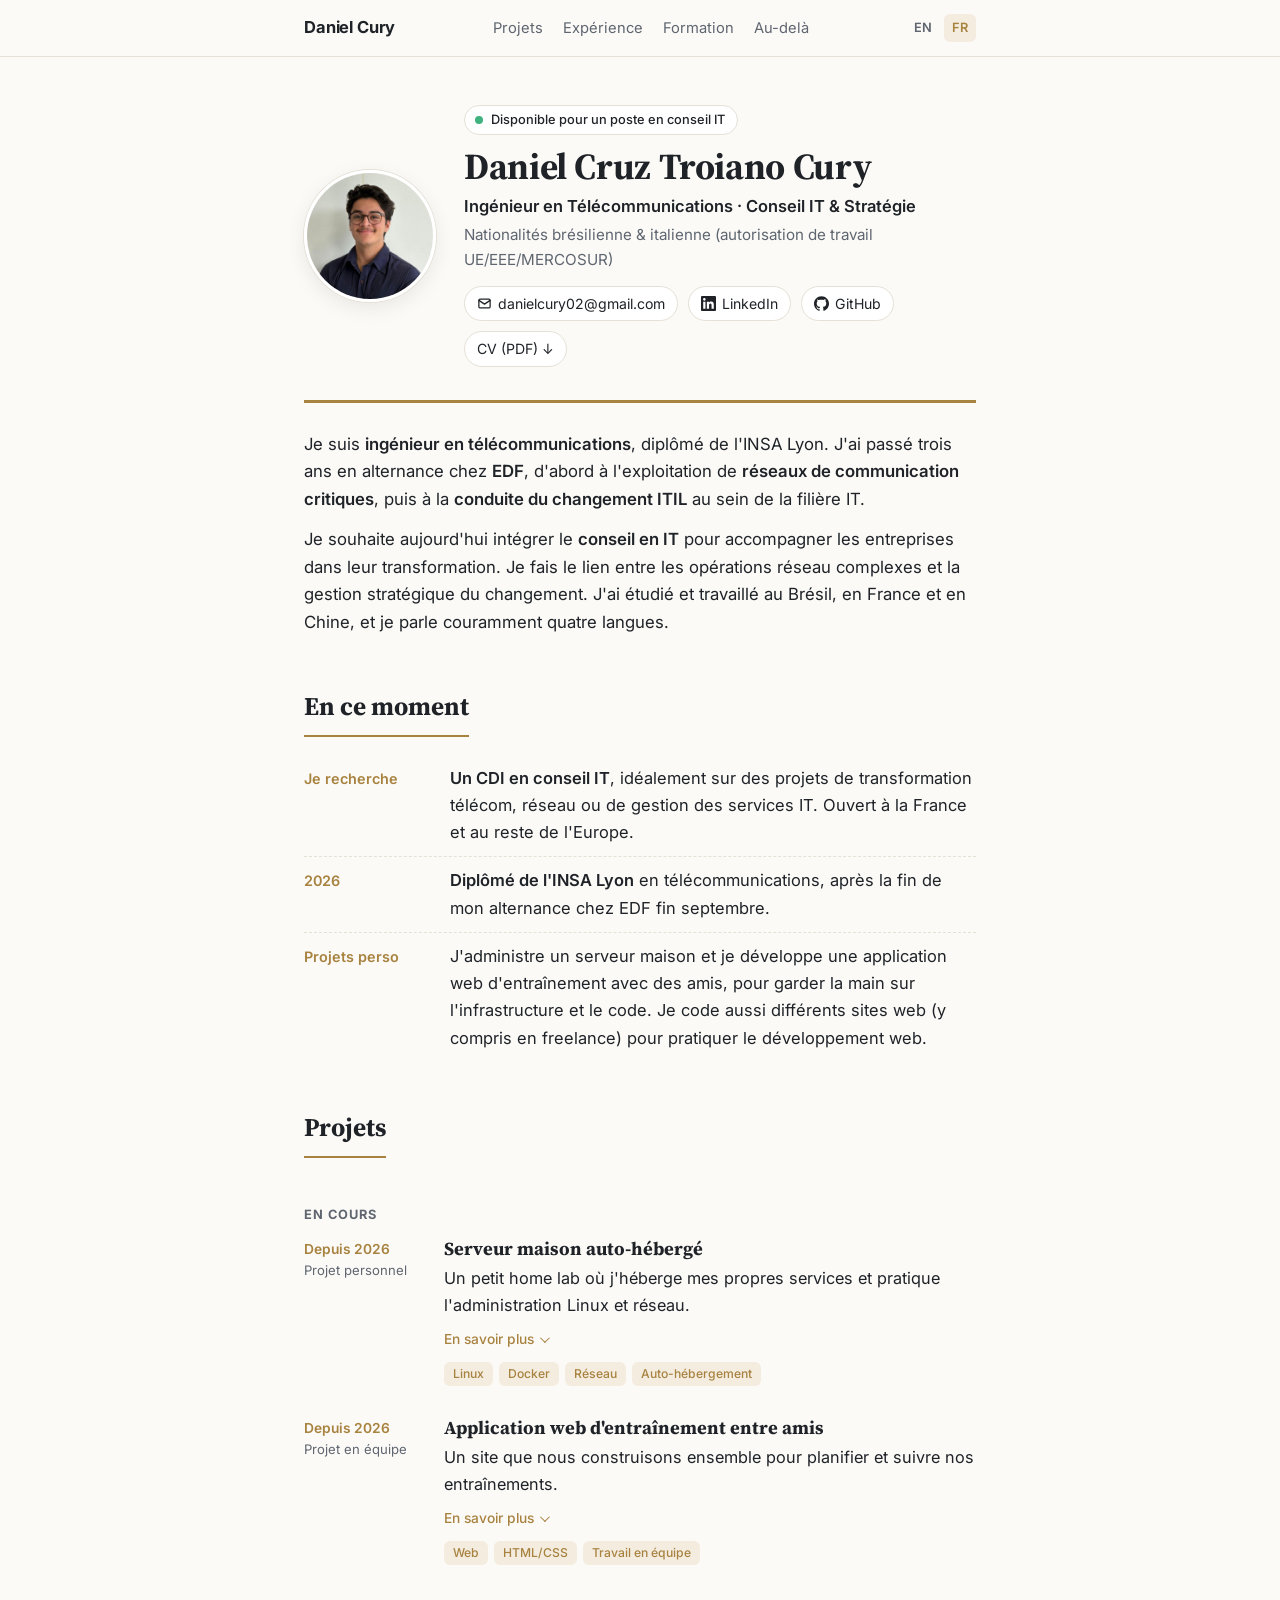
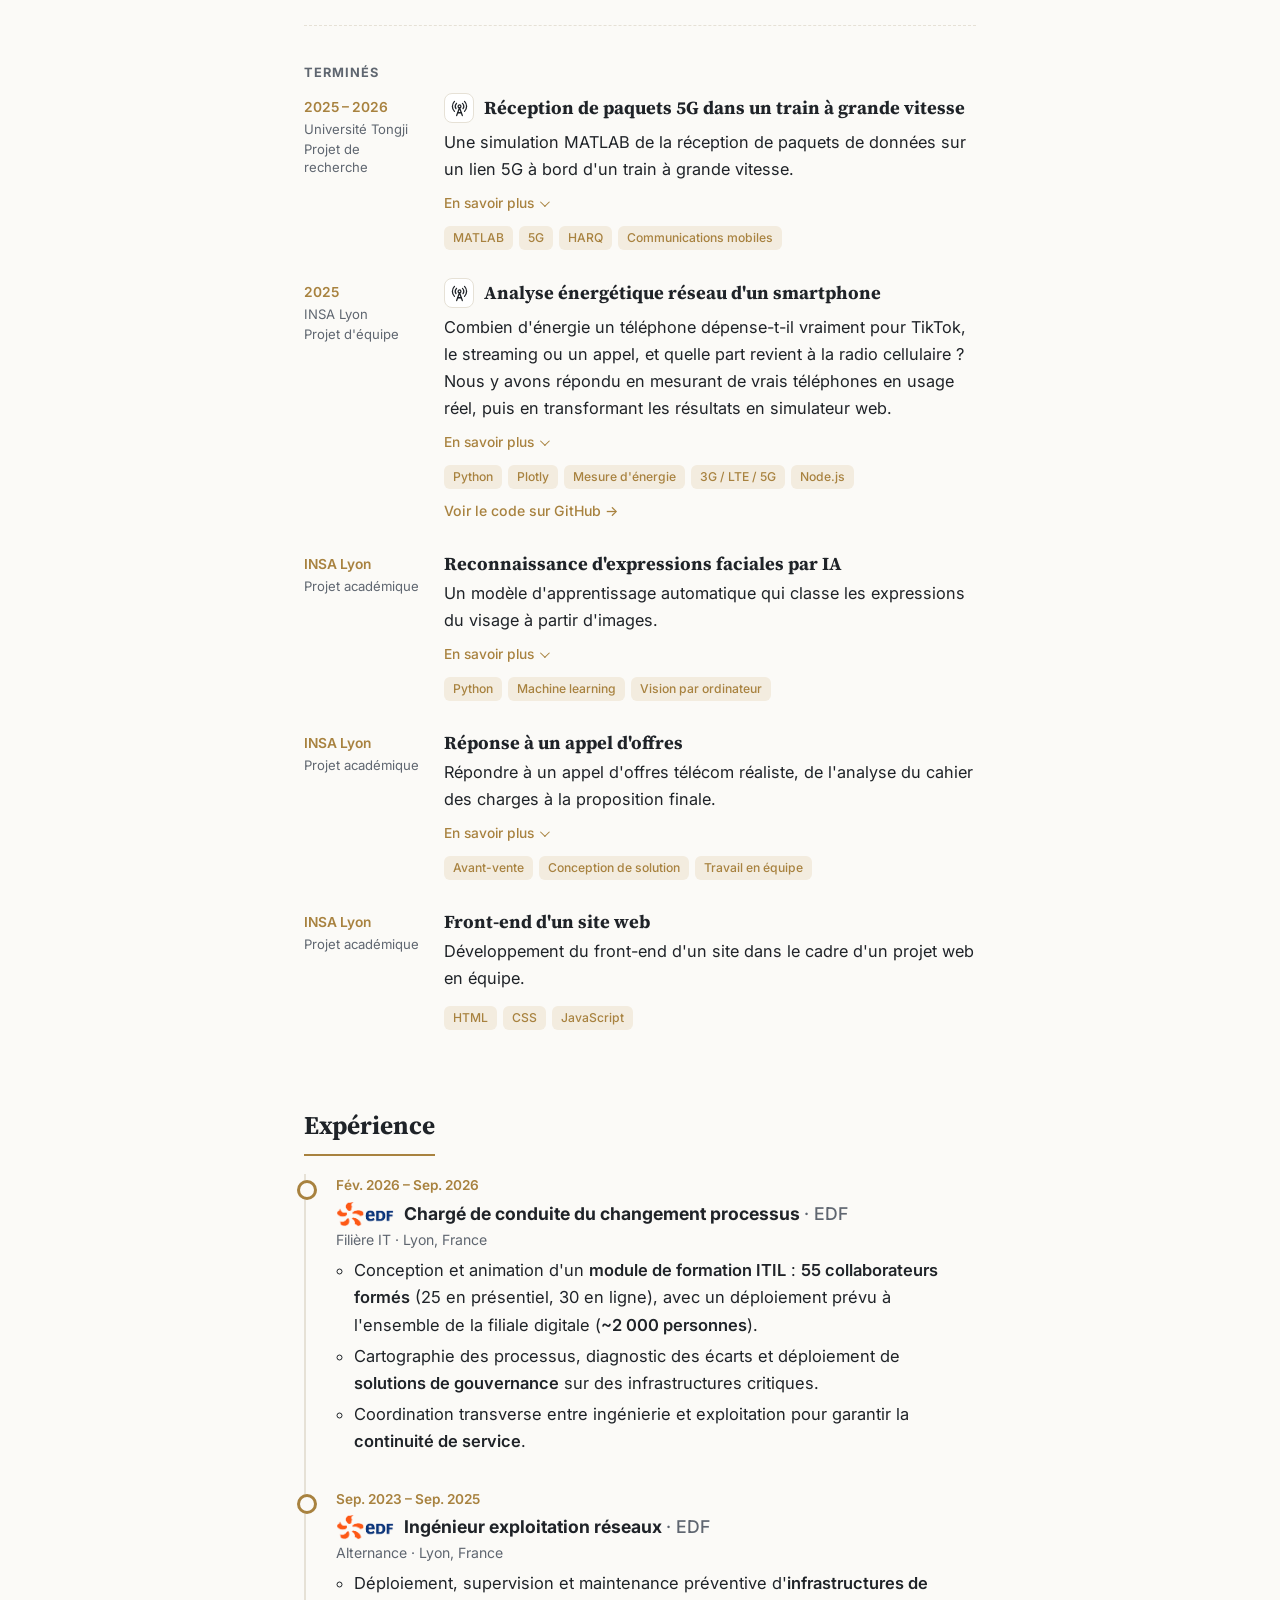
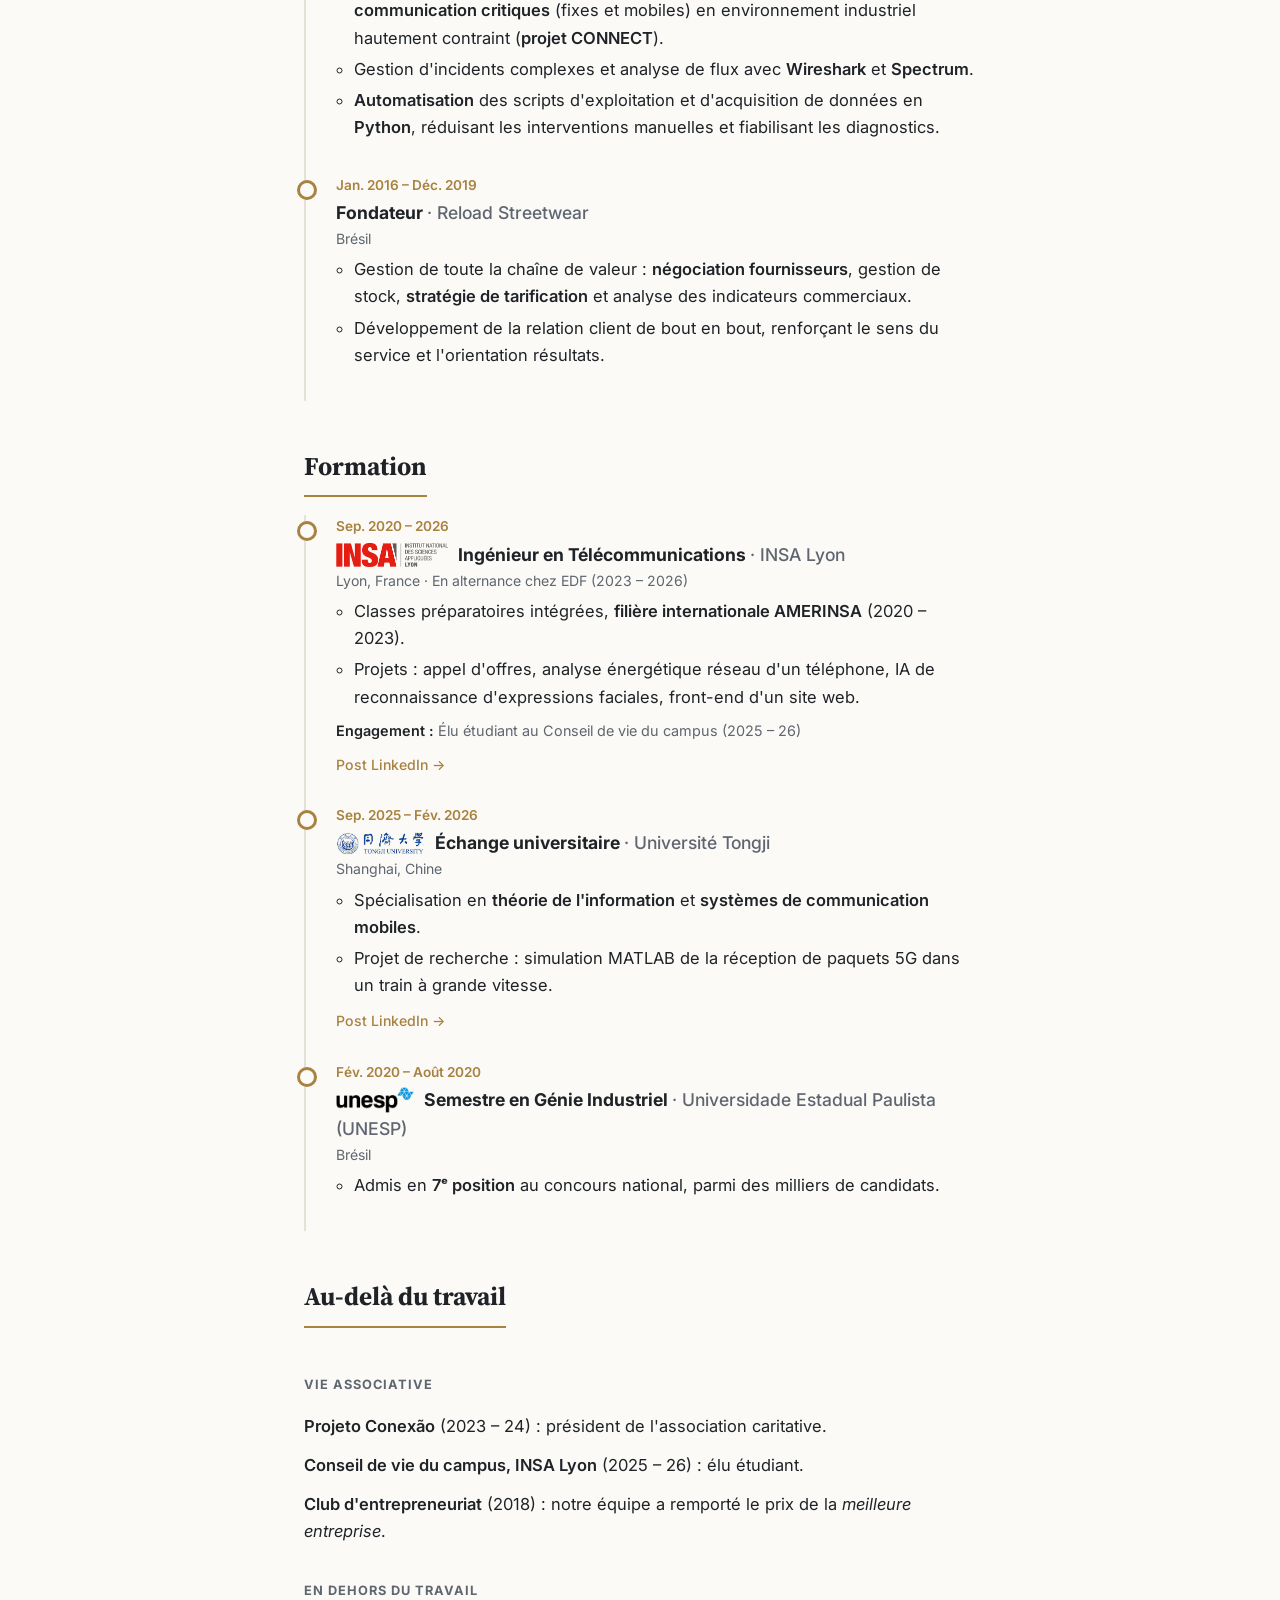
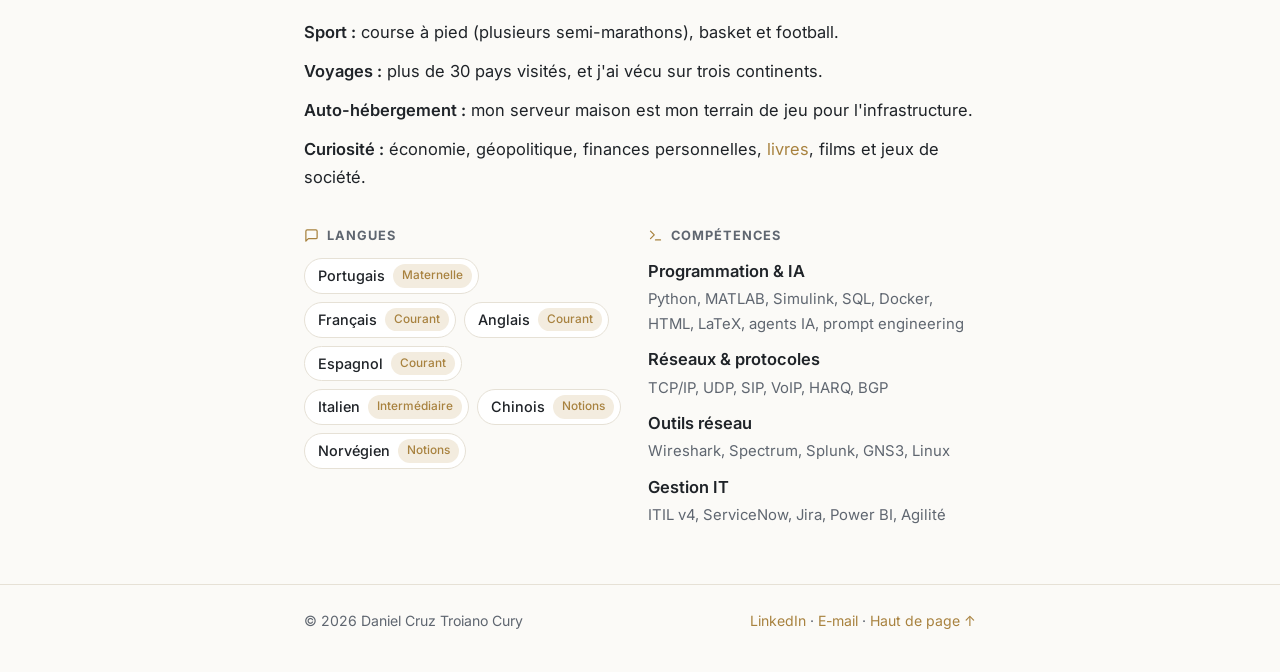
==== fr/index.html @ a628aa88 "Projeto SIR" ====
<!DOCTYPE html>
<html lang="fr">
<head>
  <meta charset="utf-8">
  <meta name="viewport" content="width=device-width, initial-scale=1">
  <title>Daniel Cury · Ingénieur en Télécommunications</title>
  <meta name="description" content="Daniel Cruz Troiano Cury : ingénieur télécom (INSA Lyon) souhaitant intégrer le conseil en IT. Exploitation réseau, ITIL, conduite du changement.">
  <link rel="alternate" hreflang="en" href="../">
  <link rel="alternate" hreflang="fr" href="./">
  <link rel="preconnect" href="https://fonts.googleapis.com">
  <link rel="preconnect" href="https://fonts.gstatic.com" crossorigin>
  <link href="https://fonts.googleapis.com/css2?family=Inter:wght@400;500;600;700&family=Source+Serif+4:wght@600;700&display=swap" rel="stylesheet">
  <link rel="stylesheet" href="../assets/style.css?v=6">
  <link rel="icon" href="../assets/favicon.svg" type="image/svg+xml">
  <link rel="icon" href="../assets/favicon-32.png" sizes="32x32" type="image/png">
  <link rel="apple-touch-icon" href="../assets/apple-touch-icon.png">
</head>
<body id="top">

<header class="topbar">
  <div class="wrap">
    <a class="brand" href="#top">Daniel Cury</a>
    <nav class="nav">
      <a href="#projects">Projets</a>
      <a href="#experience">Expérience</a>
      <a href="#education">Formation</a>
      <a href="#beyond">Au-delà</a>
    </nav>
    <div class="lang">
      <a href="../">EN</a>
      <a href="./" aria-current="true">FR</a>
    </div>
  </div>
</header>

<!-- ===== Hero ===== -->
<div class="hero-band">
  <div class="wrap hero">
    <img src="../assets/photo.jpeg" alt="Portrait de Daniel Cury">
    <div>
      <span class="status">Disponible pour un poste en conseil IT</span>
      <h1>Daniel Cruz Troiano Cury</h1>
      <p class="title">Ingénieur en Télécommunications · Conseil IT &amp; Stratégie</p>
      <p class="meta">Nationalités brésilienne &amp; italienne (autorisation de travail UE/EEE/MERCOSUR)</p>
      <div class="contacts">
        <a href="mailto:danielcury02@gmail.com"><svg class="ico stroke" viewBox="0 0 24 24" aria-hidden="true"><rect x="3" y="5" width="18" height="14" rx="2"/><path d="m3 7 9 6 9-6"/></svg>danielcury02@gmail.com</a>
        <a href="https://www.linkedin.com/in/dancury" target="_blank" rel="noopener"><svg class="ico fill" viewBox="0 0 24 24" aria-hidden="true"><path d="M20.447 20.452h-3.554v-5.569c0-1.328-.027-3.037-1.852-3.037-1.853 0-2.136 1.445-2.136 2.939v5.667H9.351V9h3.414v1.561h.046c.477-.9 1.637-1.85 3.37-1.85 3.601 0 4.267 2.37 4.267 5.455v6.286zM5.337 7.433a2.062 2.062 0 1 1 0-4.125 2.062 2.062 0 0 1 0 4.125zM7.119 20.452H3.555V9h3.564v11.452zM22.225 0H1.771C.792 0 0 .774 0 1.729v20.542C0 23.227.792 24 1.771 24h20.451C23.2 24 24 23.227 24 22.271V1.729C24 .774 23.2 0 22.222 0h.003z"/></svg>LinkedIn</a>
        <a href="https://github.com/daniel-cury" target="_blank" rel="noopener"><svg class="ico fill" viewBox="0 0 24 24" aria-hidden="true"><path d="M12 .297c-6.63 0-12 5.373-12 12 0 5.303 3.438 9.8 8.205 11.385.6.113.82-.258.82-.577 0-.285-.01-1.04-.015-2.04-3.338.724-4.042-1.61-4.042-1.61C4.422 18.07 3.633 17.7 3.633 17.7c-1.087-.744.084-.729.084-.729 1.205.084 1.838 1.236 1.838 1.236 1.07 1.835 2.809 1.305 3.495.998.108-.776.417-1.305.76-1.605-2.665-.3-5.466-1.332-5.466-5.93 0-1.31.465-2.38 1.235-3.22-.135-.303-.54-1.523.105-3.176 0 0 1.005-.322 3.3 1.23.96-.267 1.98-.399 3-.405 1.02.006 2.04.138 3 .405 2.28-1.552 3.285-1.23 3.285-1.23.645 1.653.24 2.873.12 3.176.765.84 1.23 1.91 1.23 3.22 0 4.61-2.805 5.625-5.475 5.92.42.36.81 1.096.81 2.22 0 1.606-.015 2.896-.015 3.286 0 .315.21.69.825.57C20.565 22.092 24 17.592 24 12.297c0-6.627-5.373-12-12-12"/></svg>GitHub</a>
        <a href="../assets/CV_CURY_Daniel_Consulting.pdf" target="_blank">CV (PDF) ↓</a>
      </div>
    </div>
  </div>
</div>

<main class="wrap">

  <div class="bio">
    <p>Je suis <strong>ingénieur en télécommunications</strong>, diplômé de l'INSA Lyon. J'ai passé trois ans en alternance chez <strong>EDF</strong>, d'abord à l'exploitation de <strong>réseaux de communication critiques</strong>, puis à la <strong>conduite du changement ITIL</strong> au sein de la filière IT.</p>
    <p>Je souhaite aujourd'hui intégrer le <strong>conseil en IT</strong> pour accompagner les entreprises dans leur transformation. Je fais le lien entre les opérations réseau complexes et la gestion stratégique du changement. J'ai étudié et travaillé au Brésil, en France et en Chine, et je parle couramment quatre langues.</p>
  </div>

  <!-- ===== Now ===== -->
  <section id="now">
    <h2>En ce moment</h2>
    <ul class="now">
      <li><span class="when">Je recherche</span><span><strong>Un CDI en conseil IT</strong>, idéalement sur des projets de transformation télécom, réseau ou de gestion des services IT. Ouvert à la France et au reste de l'Europe.</span></li>
      <li><span class="when">2026</span><span><strong>Diplômé de l'INSA Lyon</strong> en télécommunications, après la fin de mon alternance chez EDF fin septembre.</span></li>
      <li><span class="when">Projets perso</span><span>J'administre un serveur maison et je développe une application web d'entraînement avec des amis, pour garder la main sur l'infrastructure et le code. Je code aussi différents sites web (y compris en freelance) pour pratiquer le développement web.</span></li>
    </ul>
  </section>

  <!-- ===== Projects ===== -->
  <section id="projects">
    <h2>Projets</h2>

    <h3 class="sub">En cours</h3>

    <article class="card">
      <div class="label"><span class="pill">Depuis 2026</span><span>Projet personnel</span></div>
      <h4>Serveur maison auto-hébergé</h4>
      <p class="summary">Un petit home lab où j'héberge mes propres services et pratique l'administration Linux et réseau.</p>
      <details>
        <summary>En savoir plus</summary>
        <!-- TODO : adapter à ce que vous faites tourner réellement -->
        <p>J'ai installé et je maintiens un <strong>serveur Linux à la maison</strong> qui fait tourner des <strong>services conteneurisés avec Docker</strong>. C'est une façon concrète de continuer à pratiquer ce que j'utilisais en entreprise : <strong>réseau, supervision, sauvegardes et sécurisation</strong>, sur une infrastructure dont je suis entièrement responsable.</p>
        <p>L'objectif de départ était d'accéder aux services brésiliens depuis la France sans payer d'abonnement VPN. C'est ensuite devenu une vraie démarche pour me passer des Big Tech : l'objectif est d'être autonome pour la plupart de mes besoins numériques.</p>
      </details>
      <ul class="tags"><li>Linux</li><li>Docker</li><li>Réseau</li><li>Auto-hébergement</li></ul>
    </article>

    <article class="card">
      <div class="label"><span class="pill">Depuis 2026</span><span>Projet en équipe</span></div>
      <h4>Application web d'entraînement entre amis</h4>
      <p class="summary">Un site que nous construisons ensemble pour planifier et suivre nos entraînements.</p>
      <details>
        <summary>En savoir plus</summary>
        <!-- TODO : décrire les vraies fonctionnalités et la stack -->
        <p>Un petit projet d'équipe, conçu par et pour un groupe d'amis qui s'entraînent ensemble. Au-delà du code, c'est l'occasion de pratiquer le <strong>travail en équipe</strong> : répartir les tâches, relire les modifications des autres et livrer par petites itérations.</p>
      </details>
      <ul class="tags"><li>Web</li><li>HTML/CSS</li><li>Travail en équipe</li></ul>
    </article>

    <h3 class="sub">Terminés</h3>

    <article class="card">
      <div class="label"><span class="pill">2025 – 2026</span><span>Université Tongji</span><span>Projet de recherche</span></div>
      <h4><span class="emoji" aria-hidden="true"><svg viewBox="0 0 24 24" fill="none" stroke="currentColor" stroke-width="1.8" stroke-linecap="round" stroke-linejoin="round"><path d="M4.9 16.1C1 12.2 1 5.8 4.9 1.9"/><path d="M7.8 4.7a6.14 6.14 0 0 0-.8 7.5"/><circle cx="12" cy="9" r="2"/><path d="M16.2 4.8c2 2 2.26 5.11.8 7.47"/><path d="M19.1 1.9a9.96 9.96 0 0 1 0 14.1"/><path d="M9.5 18h5"/><path d="m8 22 4-11 4 11"/></svg></span>Réception de paquets 5G dans un train à grande vitesse</h4>
      <p class="summary">Une simulation MATLAB de la réception de paquets de données sur un lien 5G à bord d'un train à grande vitesse.</p>
      <details>
        <summary>En savoir plus</summary>
        <p>Réalisé pendant mon échange à Shanghai, dans le cadre de ma spécialisation en <strong>théorie de l'information et systèmes de communication mobiles</strong>. La simulation étudie l'effet de la <strong>forte mobilité (effet Doppler, canal qui varie rapidement)</strong> sur la réception des paquets, et le rôle des mécanismes de retransmission comme le <strong>HARQ</strong> pour fiabiliser le lien.</p>
      </details>
      <ul class="tags"><li>MATLAB</li><li>5G</li><li>HARQ</li><li>Communications mobiles</li></ul>
    </article>

    <article class="card">
      <div class="label"><span class="pill">2025</span><span>INSA Lyon</span><span>Projet d'équipe</span></div>
      <h4><span class="emoji" aria-hidden="true"><svg viewBox="0 0 24 24" fill="none" stroke="currentColor" stroke-width="1.8" stroke-linecap="round" stroke-linejoin="round"><path d="M4.9 16.1C1 12.2 1 5.8 4.9 1.9"/><path d="M7.8 4.7a6.14 6.14 0 0 0-.8 7.5"/><circle cx="12" cy="9" r="2"/><path d="M16.2 4.8c2 2 2.26 5.11.8 7.47"/><path d="M19.1 1.9a9.96 9.96 0 0 1 0 14.1"/><path d="M9.5 18h5"/><path d="m8 22 4-11 4 11"/></svg></span>Analyse énergétique réseau d'un smartphone</h4>
      <p class="summary">Combien d'énergie un téléphone dépense-t-il vraiment pour TikTok, le streaming ou un appel, et quelle part revient à la radio cellulaire ? Nous y avons répondu en mesurant de vrais téléphones en usage réel, puis en transformant les résultats en simulateur web.</p>
      <details>
        <summary>En savoir plus</summary>
        <p>Nous avons mesuré la puissance consommée par les téléphones en usage réel, en séparant la <strong>partie radio</strong> du reste de l'appareil. Les scénarios couvraient les vidéos courtes, le streaming et les appels voix/visio en <strong>3G, LTE et 5G</strong>, à l'arrêt et à bord du tram à Lyon.</p>
        <p>Ma partie : le <strong>traitement d'enregistrements de plusieurs millions de lignes en Python</strong> (traitement par blocs, graphiques Plotly interactifs) et l'<strong>analyse comparative</strong> application × réseau × mobilité. Faire défiler des vidéos courtes coûte environ <strong>0,04–0,06 Wh par minute</strong> (~3 Wh par heure) ; aucun réseau n'est systématiquement plus sobre et la mobilité n'a pas d'effet net, avec seulement 1 à 3 sessions par configuration : ce sont des tendances, pas des preuves.</p>
        <p>Les résultats alimentent un <strong>simulateur web</strong> (Node.js/Express) qui estime l'énergie, le pourcentage de batterie et le CO₂ d'une journée d'usage. J'y ai ajouté les caractéristiques des batteries et des corrections du front-end.</p>
      </details>
      <ul class="tags"><li>Python</li><li>Plotly</li><li>Mesure d'énergie</li><li>3G / LTE / 5G</li><li>Node.js</li></ul>
      <div class="links"><a href="https://github.com/daniel-cury/SIR" target="_blank" rel="noopener">Voir le code sur GitHub →</a></div>
    </article>

    <article class="card">
      <div class="label"><span class="pill">INSA Lyon</span><span>Projet académique</span></div>
      <h4>Reconnaissance d'expressions faciales par IA</h4>
      <p class="summary">Un modèle d'apprentissage automatique qui classe les expressions du visage à partir d'images.</p>
      <details>
        <summary>En savoir plus</summary>
        <p>Entraînement et évaluation d'un <strong>modèle de vision par ordinateur en Python</strong> pour reconnaître les expressions faciales. Le projet a couvert toute la chaîne : <strong>préparation des données, entraînement, évaluation</strong> et analyse des erreurs du modèle.</p>
      </details>
      <ul class="tags"><li>Python</li><li>Machine learning</li><li>Vision par ordinateur</li></ul>
    </article>

    <article class="card">
      <div class="label"><span class="pill">INSA Lyon</span><span>Projet académique</span></div>
      <h4>Réponse à un appel d'offres</h4>
      <p class="summary">Répondre à un appel d'offres télécom réaliste, de l'analyse du cahier des charges à la proposition finale.</p>
      <details>
        <summary>En savoir plus</summary>
        <p>Un exercice en équipe proche du métier de consultant : <strong>analyse du besoin client</strong>, conception d'une solution technique, chiffrage, puis <strong>rédaction et soutenance de la proposition</strong>.</p>
      </details>
      <ul class="tags"><li>Avant-vente</li><li>Conception de solution</li><li>Travail en équipe</li></ul>
    </article>

    <article class="card">
      <div class="label"><span class="pill">INSA Lyon</span><span>Projet académique</span></div>
      <h4>Front-end d'un site web</h4>
      <p class="summary">Développement du front-end d'un site dans le cadre d'un projet web en équipe.</p>
      <ul class="tags"><li>HTML</li><li>CSS</li><li>JavaScript</li></ul>
    </article>
  </section>

  <!-- ===== Experience ===== -->
  <section id="experience">
    <h2>Expérience</h2>
    <ul class="timeline">
      <li>
        <div class="date">Fév. 2026 – Sep. 2026</div>
        <h4><img class="logo" src="../assets/logos/edf.png" alt="EDF logo">Chargé de conduite du changement processus <span class="org">· EDF</span></h4>
        <p class="place">Filière IT · Lyon, France</p>
        <ul class="points">
          <li>Conception et animation d'un <strong>module de formation ITIL</strong> : <strong>55 collaborateurs formés</strong> (25 en présentiel, 30 en ligne), avec un déploiement prévu à l'ensemble de la filiale digitale (<strong>~2 000 personnes</strong>).</li>
          <li>Cartographie des processus, diagnostic des écarts et déploiement de <strong>solutions de gouvernance</strong> sur des infrastructures critiques.</li>
          <li>Coordination transverse entre ingénierie et exploitation pour garantir la <strong>continuité de service</strong>.</li>
        </ul>
      </li>
      <li>
        <div class="date">Sep. 2023 – Sep. 2025</div>
        <h4><img class="logo" src="../assets/logos/edf.png" alt="EDF logo">Ingénieur exploitation réseaux <span class="org">· EDF</span></h4>
        <p class="place">Alternance · Lyon, France</p>
        <ul class="points">
          <li>Déploiement, supervision et maintenance préventive d'<strong>infrastructures de communication critiques</strong> (fixes et mobiles) en environnement industriel hautement contraint (<strong>projet CONNECT</strong>).</li>
          <li>Gestion d'incidents complexes et analyse de flux avec <strong>Wireshark</strong> et <strong>Spectrum</strong>.</li>
          <li><strong>Automatisation</strong> des scripts d'exploitation et d'acquisition de données en <strong>Python</strong>, réduisant les interventions manuelles et fiabilisant les diagnostics.</li>
        </ul>
      </li>
      <li>
        <div class="date">Jan. 2016 – Déc. 2019</div>
        <h4>Fondateur <span class="org">· Reload Streetwear</span></h4>
        <p class="place">Brésil</p>
        <ul class="points">
          <li>Gestion de toute la chaîne de valeur : <strong>négociation fournisseurs</strong>, gestion de stock, <strong>stratégie de tarification</strong> et analyse des indicateurs commerciaux.</li>
          <li>Développement de la relation client de bout en bout, renforçant le sens du service et l'orientation résultats.</li>
        </ul>
      </li>
    </ul>
  </section>

  <!-- ===== Education ===== -->
  <section id="education">
    <h2>Formation</h2>
    <ul class="timeline">
      <li>
        <div class="date">Sep. 2020 – 2026</div>
        <h4><img class="logo" src="../assets/logos/insa.png" alt="INSA Lyon logo">Ingénieur en Télécommunications <span class="org">· INSA Lyon</span></h4>
        <p class="place">Lyon, France · En alternance chez EDF (2023 – 2026)</p>
        <ul class="points">
          <li>Classes préparatoires intégrées, <strong>filière internationale AMERINSA</strong> (2020 – 2023).</li>
          <li>Projets : appel d'offres, analyse énergétique réseau d'un téléphone, IA de reconnaissance d'expressions faciales, front-end d'un site web.</li>
        </ul>
        <p class="activities"><strong>Engagement :</strong> Élu étudiant au Conseil de vie du campus (2025 – 26)</p>
        <div class="links"><a href="https://lnkd.in/p/dhd4Z_J3" target="_blank" rel="noopener">Post LinkedIn →</a></div>
      </li>
      <li>
        <div class="date">Sep. 2025 – Fév. 2026</div>
        <h4><img class="logo" src="../assets/logos/tongji.png" alt="Tongji University logo">Échange universitaire <span class="org">· Université Tongji</span></h4>
        <p class="place">Shanghai, Chine</p>
        <ul class="points">
          <li>Spécialisation en <strong>théorie de l'information</strong> et <strong>systèmes de communication mobiles</strong>.</li>
          <li>Projet de recherche : simulation MATLAB de la réception de paquets 5G dans un train à grande vitesse.</li>
        </ul>
        <div class="links"><a href="https://lnkd.in/p/dzSNV_Au" target="_blank" rel="noopener">Post LinkedIn →</a></div>
      </li>
      <li>
        <div class="date">Fév. 2020 – Août 2020</div>
        <h4><img class="logo" src="../assets/logos/unesp.png" alt="UNESP logo">Semestre en Génie Industriel <span class="org">· Universidade Estadual Paulista (UNESP)</span></h4>
        <p class="place">Brésil</p>
        <ul class="points">
          <li>Admis en <strong>7ᵉ position</strong> au concours national, parmi des milliers de candidats.</li>
        </ul>
      </li>
    </ul>
  </section>

  <!-- ===== Beyond ===== -->
  <section id="beyond">
    <h2>Au-delà du travail</h2>

    <h3 class="sub">Vie associative</h3>
    <ul class="plain">
      <li><strong>Projeto Conexão</strong> (2023 – 24) : président de l'association caritative.</li>
      <li><strong>Conseil de vie du campus, INSA Lyon</strong> (2025 – 26) : élu étudiant.</li>
      <li><strong>Club d'entrepreneuriat</strong> (2018) : notre équipe a remporté le prix de la <em>meilleure entreprise</em>.</li>
    </ul>

    <h3 class="sub">En dehors du travail</h3>
    <ul class="plain">
      <li><strong>Sport :</strong> course à pied (plusieurs semi-marathons), basket et football.</li>
      <li><strong>Voyages :</strong> plus de 30 pays visités, et j'ai vécu sur trois continents.</li>
      <li><strong>Auto-hébergement :</strong> mon serveur maison est mon terrain de jeu pour l'infrastructure.</li>
      <li><strong>Curiosité :</strong> économie, géopolitique, finances personnelles, <a href="https://daniel-cury.github.io/bibliotecury/" target="_blank" rel="noopener">livres</a>, films et jeux de société.</li>
    </ul>

    <div class="grid-2">
      <div>
        <h3 class="sub"><svg class="ico stroke" viewBox="0 0 24 24" aria-hidden="true"><path d="M21 15a2 2 0 0 1-2 2H7l-4 4V5a2 2 0 0 1 2-2h14a2 2 0 0 1 2 2z"/></svg>Langues</h3>
        <ul class="levels">
          <li><span>Portugais</span><em>Maternelle</em></li>
          <li><span>Français</span><em>Courant</em></li>
          <li><span>Anglais</span><em>Courant</em></li>
          <li><span>Espagnol</span><em>Courant</em></li>
          <li><span>Italien</span><em>Intermédiaire</em></li>
          <li><span>Chinois</span><em>Notions</em></li>
          <li><span>Norvégien</span><em>Notions</em></li>
        </ul>
      </div>
      <div>
        <h3 class="sub"><svg class="ico stroke" viewBox="0 0 24 24" aria-hidden="true"><path d="m4 17 6-6-6-6M12 19h8"/></svg>Compétences</h3>
        <dl class="skills">
          <dt>Programmation &amp; IA</dt>
          <dd>Python, MATLAB, Simulink, SQL, Docker, HTML, LaTeX, agents IA, prompt engineering</dd>
          <dt>Réseaux &amp; protocoles</dt>
          <dd>TCP/IP, UDP, SIP, VoIP, HARQ, BGP</dd>
          <dt>Outils réseau</dt>
          <dd>Wireshark, Spectrum, Splunk, GNS3, Linux</dd>
          <dt>Gestion IT</dt>
          <dd>ITIL v4, ServiceNow, Jira, Power BI, Agilité</dd>
        </dl>
      </div>
    </div>
  </section>

</main>

<footer>
  <div class="wrap">
    <span>© 2026 Daniel Cruz Troiano Cury</span>
    <span><a href="https://www.linkedin.com/in/dancury" target="_blank" rel="noopener">LinkedIn</a> · <a href="mailto:danielcury02@gmail.com">E-mail</a> · <a href="#top">Haut de page ↑</a></span>
  </div>
</footer>

</body>
</html>
---- assets/style.css ----
/* ===== Base ===== */
:root {
  --bg: #fbfaf7;
  --surface: #ffffff;
  --text: #1f2328;
  --muted: #5f6670;
  --line: #e6e1d6;
  --accent: #a8823f;       /* same gold as the CV */
  --accent-soft: #f3ecdf;
  --dark: #1e1f22;          /* same charcoal as the CV header */
  --ok: #3fb27f;
  --radius: 12px;
  --maxw: 720px;
}

@media (prefers-color-scheme: dark) {
  :root {
    --bg: #141517;
    --surface: #1c1d20;
    --text: #e8e6e1;
    --muted: #a3a7ad;
    --line: #2d2f33;
    --accent: #d1aa64;
    --accent-soft: #2a261e;
  }
}

* { box-sizing: border-box; }

html { scroll-behavior: smooth; scroll-padding-top: 72px; }

body {
  margin: 0;
  background: var(--bg);
  color: var(--text);
  font-family: "Inter", system-ui, -apple-system, "Segoe UI", Roboto, sans-serif;
  font-size: 16.5px;
  line-height: 1.65;
  -webkit-font-smoothing: antialiased;
}

a { color: var(--accent); text-decoration: none; }
a:hover { text-decoration: underline; }

strong { font-weight: 600; }

.wrap { max-width: var(--maxw); margin: 0 auto; padding: 0 24px; }

/* Small inline icons (LinkedIn, GitHub, email, section titles) */
.ico { width: 15px; height: 15px; flex: none; }
.ico.fill { fill: currentColor; }
.ico.stroke { fill: none; stroke: currentColor; stroke-width: 2; stroke-linecap: round; stroke-linejoin: round; }

/* ===== Top bar ===== */
.topbar {
  position: sticky;
  top: 0;
  z-index: 10;
  background: color-mix(in srgb, var(--bg) 88%, transparent);
  backdrop-filter: blur(8px);
  border-bottom: 1px solid var(--line);
}
.topbar .wrap {
  display: flex;
  align-items: center;
  justify-content: space-between;
  gap: 16px;
  height: 56px;
}
.brand { font-weight: 700; color: var(--text); letter-spacing: -0.01em; }
.brand:hover { text-decoration: none; color: var(--accent); }

.nav { display: flex; gap: 20px; font-size: 0.92rem; }
.nav a { color: var(--muted); }
.nav a:hover { color: var(--text); text-decoration: none; }

.lang { display: flex; gap: 4px; font-size: 0.8rem; font-weight: 600; }
.lang a {
  color: var(--muted);
  padding: 3px 8px;
  border-radius: 6px;
}
.lang a[aria-current="true"] { background: var(--accent-soft); color: var(--accent); }
.lang a:hover { text-decoration: none; color: var(--text); }

@media (max-width: 680px) {
  .nav { display: none; }
}

/* ===== Hero ===== */
/* gold divider: drawn inside the content width, not edge to edge */
.hero-band .hero {
  background: linear-gradient(var(--accent), var(--accent)) bottom center / calc(100% - 48px) 3px no-repeat;
}

.hero {
  display: grid;
  grid-template-columns: 132px 1fr;
  gap: 28px;
  align-items: center;
  padding: 48px 24px 36px;
}
.hero img {
  width: 132px;
  height: 132px;
  border-radius: 50%;
  object-fit: cover;
  border: 3px solid var(--surface);
  box-shadow: 0 0 0 1px var(--line), 0 6px 20px rgba(0,0,0,.08);
}
.hero h1 {
  margin: 0;
  font-family: "Source Serif 4", Georgia, serif;
  font-size: 2.3rem;
  line-height: 1.15;
  letter-spacing: -0.01em;
}
.hero .title { margin: 6px 0 2px; font-weight: 600; }
.hero .meta { margin: 0; color: var(--muted); font-size: 0.95rem; }

/* "Open to work" badge */
.status {
  display: inline-flex;
  align-items: center;
  gap: 8px;
  font-size: 0.8rem;
  font-weight: 500;
  color: var(--text);
  background: var(--surface);
  border: 1px solid var(--line);
  border-radius: 999px;
  padding: 3px 12px 3px 10px;
  margin-bottom: 10px;
}
.status::before {
  content: "";
  width: 8px;
  height: 8px;
  border-radius: 50%;
  background: var(--ok);
  animation: ping 2.2s infinite;
}
@keyframes ping {
  0%   { box-shadow: 0 0 0 0 rgba(63,178,127,.6); }
  70%  { box-shadow: 0 0 0 8px rgba(63,178,127,0); }
  100% { box-shadow: 0 0 0 0 rgba(63,178,127,0); }
}
@media (prefers-reduced-motion: reduce) { .status::before { animation: none; } }

.contacts { display: flex; flex-wrap: wrap; gap: 10px; margin-top: 14px; }
.contacts a {
  display: inline-flex;
  align-items: center;
  gap: 6px;
  font-size: 0.88rem;
  padding: 5px 12px;
  border: 1px solid var(--line);
  border-radius: 999px;
  color: var(--text);
  background: var(--surface);
}
.contacts a:hover { border-color: var(--accent); color: var(--accent); text-decoration: none; }

@media (max-width: 560px) {
  .hero { grid-template-columns: 1fr; text-align: center; padding-top: 36px; }
  .hero img { margin: 0 auto; }
  .contacts { justify-content: center; }
}

.bio { font-size: 1.05rem; padding-top: 28px; }
.bio p { margin: 0 0 12px; }

/* ===== Sections ===== */
section { padding: 36px 0 8px; }

h2 {
  font-family: "Source Serif 4", Georgia, serif;
  font-size: 1.6rem;
  margin: 0 0 18px;
  padding-bottom: 8px;
  border-bottom: 2px solid var(--accent);
  display: inline-block;
}
h3.sub {
  display: flex;
  align-items: center;
  gap: 8px;
  font-size: 0.8rem;
  text-transform: uppercase;
  letter-spacing: 0.08em;
  color: var(--muted);
  margin: 28px 0 12px;
}
h3.sub .ico { color: var(--accent); }

/* "Now" list */
.now { list-style: none; padding: 0; margin: 0; }
.now li {
  display: grid;
  grid-template-columns: 130px 1fr;
  gap: 16px;
  padding: 10px 0;
  border-bottom: 1px dashed var(--line);
}
.now li:last-child { border-bottom: 0; }
.now .when { color: var(--accent); font-weight: 600; font-size: 0.9rem; padding-top: 2px; }
@media (max-width: 560px) {
  .now li { grid-template-columns: 1fr; gap: 2px; }
}

/* ===== Projects: open two-column list (no boxes) =====
   left column  = date + context
   right column = title, summary, read more, tags, links */
.card {
  display: grid;
  grid-template-columns: 120px 1fr;
  column-gap: 20px;
  align-items: start;
  margin-bottom: 30px;
}
.card > * { grid-column: 2; }
.card > .label { grid-column: 1; grid-row: 1 / span 10; }

.label {
  display: flex;
  flex-direction: column;
  gap: 2px;
  font-size: 0.82rem;
  line-height: 1.4;
  color: var(--muted);
  padding-top: 3px;
}
.label .pill { color: var(--accent); font-weight: 600; font-size: 0.86rem; }

.card h4 {
  margin: 0 0 4px;
  font-family: "Source Serif 4", Georgia, serif;
  font-size: 1.15rem;
  line-height: 1.3;
}
.card h4 .emoji {
  display: inline-flex;
  align-items: center;
  justify-content: center;
  width: 30px;
  height: 30px;
  margin-right: 10px;
  vertical-align: middle;
  position: relative;
  top: -2px;
  color: var(--text);
  background: var(--surface);
  border: 1px solid var(--line);
  border-radius: 8px;
}
.card h4 .emoji svg { width: 17px; height: 17px; }
.card p { margin: 0 0 4px; }
.card .summary { font-size: 1.02rem; }

/* dashed rule before "Completed" */
#projects .card + h3.sub {
  margin-top: 60px;
  padding-top: 36px;
  border-top: 1px dashed var(--line);
}

@media (max-width: 560px) {
  .card { grid-template-columns: 1fr; }
  .card > *, .card > .label { grid-column: 1; grid-row: auto; }
  .label { flex-direction: row; flex-wrap: wrap; gap: 2px 10px; padding: 0 0 4px; }
}

/* Read more / show less */
details { margin-top: 2px; }
details summary {
  display: inline-flex;
  align-items: center;
  gap: 6px;
  cursor: pointer;
  color: var(--accent);
  font-size: 0.86rem;
  font-weight: 500;
  list-style: none;
  user-select: none;
}
details summary::-webkit-details-marker { display: none; }
details summary::after {
  content: "";
  width: 6px;
  height: 6px;
  border-right: 1.6px solid currentColor;
  border-bottom: 1.6px solid currentColor;
  transform: rotate(45deg) translateY(-2px);
  transition: transform .2s;
}
details[open] summary::after { transform: rotate(-135deg) translateY(-1px); }
details summary:hover { text-decoration: underline; }
details p { margin: 8px 0 4px; color: var(--text); }

.tags { list-style: none; padding: 0; margin: 10px 0 0; display: flex; flex-wrap: wrap; gap: 6px; }
.tags li {
  background: var(--accent-soft);
  color: var(--accent);
  font-size: 0.76rem;
  font-weight: 500;
  border-radius: 6px;
  padding: 2px 9px;
}

.links { margin-top: 10px; display: flex; flex-wrap: wrap; gap: 18px; font-size: 0.88rem; font-weight: 500; }

/* ===== Timeline (experience / education) ===== */
.timeline { list-style: none; margin: 0; padding: 0 0 0 22px; border-left: 2px solid var(--line); }
.timeline > li { position: relative; padding: 0 0 28px 8px; }
.timeline > li::before {
  content: "";
  position: absolute;
  left: -31px;
  top: 6px;
  width: 14px;
  height: 14px;
  border-radius: 50%;
  background: var(--bg);
  border: 3px solid var(--accent);
}
.timeline .date { font-size: 0.85rem; color: var(--accent); font-weight: 600; }
.timeline h4 { margin: 2px 0 0; font-size: 1.1rem; }
.timeline h4 .org { font-weight: 500; color: var(--muted); }
/* Company / school logos (as on the CV), transparent background */
.timeline h4 .logo {
  display: inline-block;
  height: 26px;
  width: auto;
  vertical-align: middle;
  margin: -3px 10px 0 0;
}
/* Dark mode: dark logo text would disappear, so show them in light monochrome */
@media (prefers-color-scheme: dark) {
  .timeline h4 .logo { filter: brightness(0) invert(1); opacity: .85; }
}
.timeline .place { font-size: 0.88rem; color: var(--muted); margin: 0 0 6px; }
.timeline ul.points { margin: 6px 0 0; padding-left: 18px; }
.timeline ul.points li { margin-bottom: 4px; }
.timeline .activities { font-size: 0.9rem; margin: 8px 0 0; color: var(--muted); }
.timeline .activities strong { color: var(--text); }

/* ===== Beyond ===== */
.grid-2 { display: grid; grid-template-columns: 1fr 1fr; gap: 16px; }
@media (max-width: 640px) { .grid-2 { grid-template-columns: 1fr; } }

.plain { list-style: none; padding: 0; margin: 0; }
.plain li { padding: 6px 0; }

/* Languages: pills with a level chip */
.levels { list-style: none; padding: 0; margin: 0; display: flex; flex-wrap: wrap; gap: 8px; }
.levels li {
  display: inline-flex;
  align-items: center;
  gap: 8px;
  border: 1px solid var(--line);
  background: var(--surface);
  border-radius: 999px;
  padding: 5px 6px 5px 13px;
  font-size: 0.9rem;
  font-weight: 500;
}
.levels em {
  font-style: normal;
  font-size: 0.74rem;
  font-weight: 500;
  color: var(--accent);
  background: var(--accent-soft);
  border-radius: 999px;
  padding: 2px 9px;
}

.skills { margin: 0; }
.skills dt { font-weight: 600; margin-top: 10px; }
.skills dt:first-child { margin-top: 0; }
.skills dd { margin: 2px 0 0; color: var(--muted); font-size: 0.93rem; }

/* ===== Footer ===== */
footer {
  margin-top: 48px;
  border-top: 1px solid var(--line);
  padding: 24px 0 40px;
  font-size: 0.88rem;
  color: var(--muted);
}
footer .wrap { display: flex; justify-content: space-between; flex-wrap: wrap; gap: 8px; }
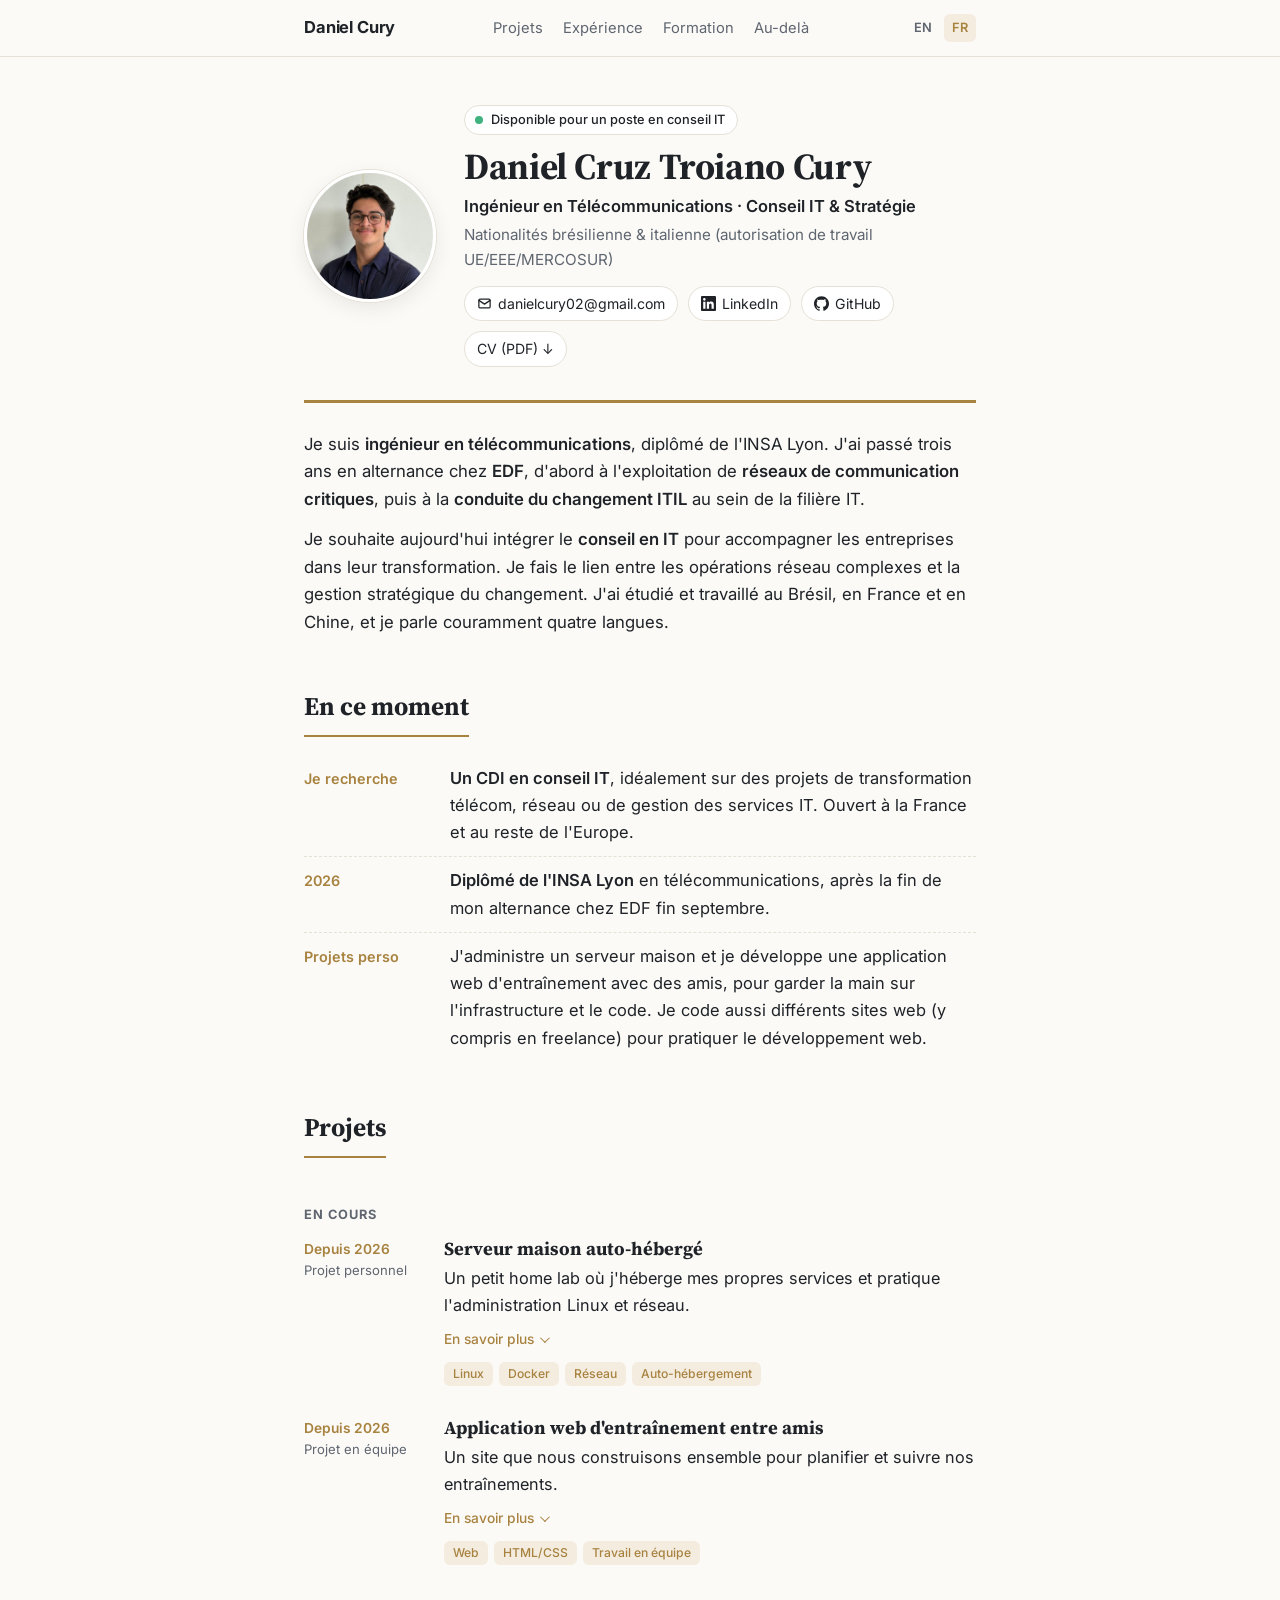
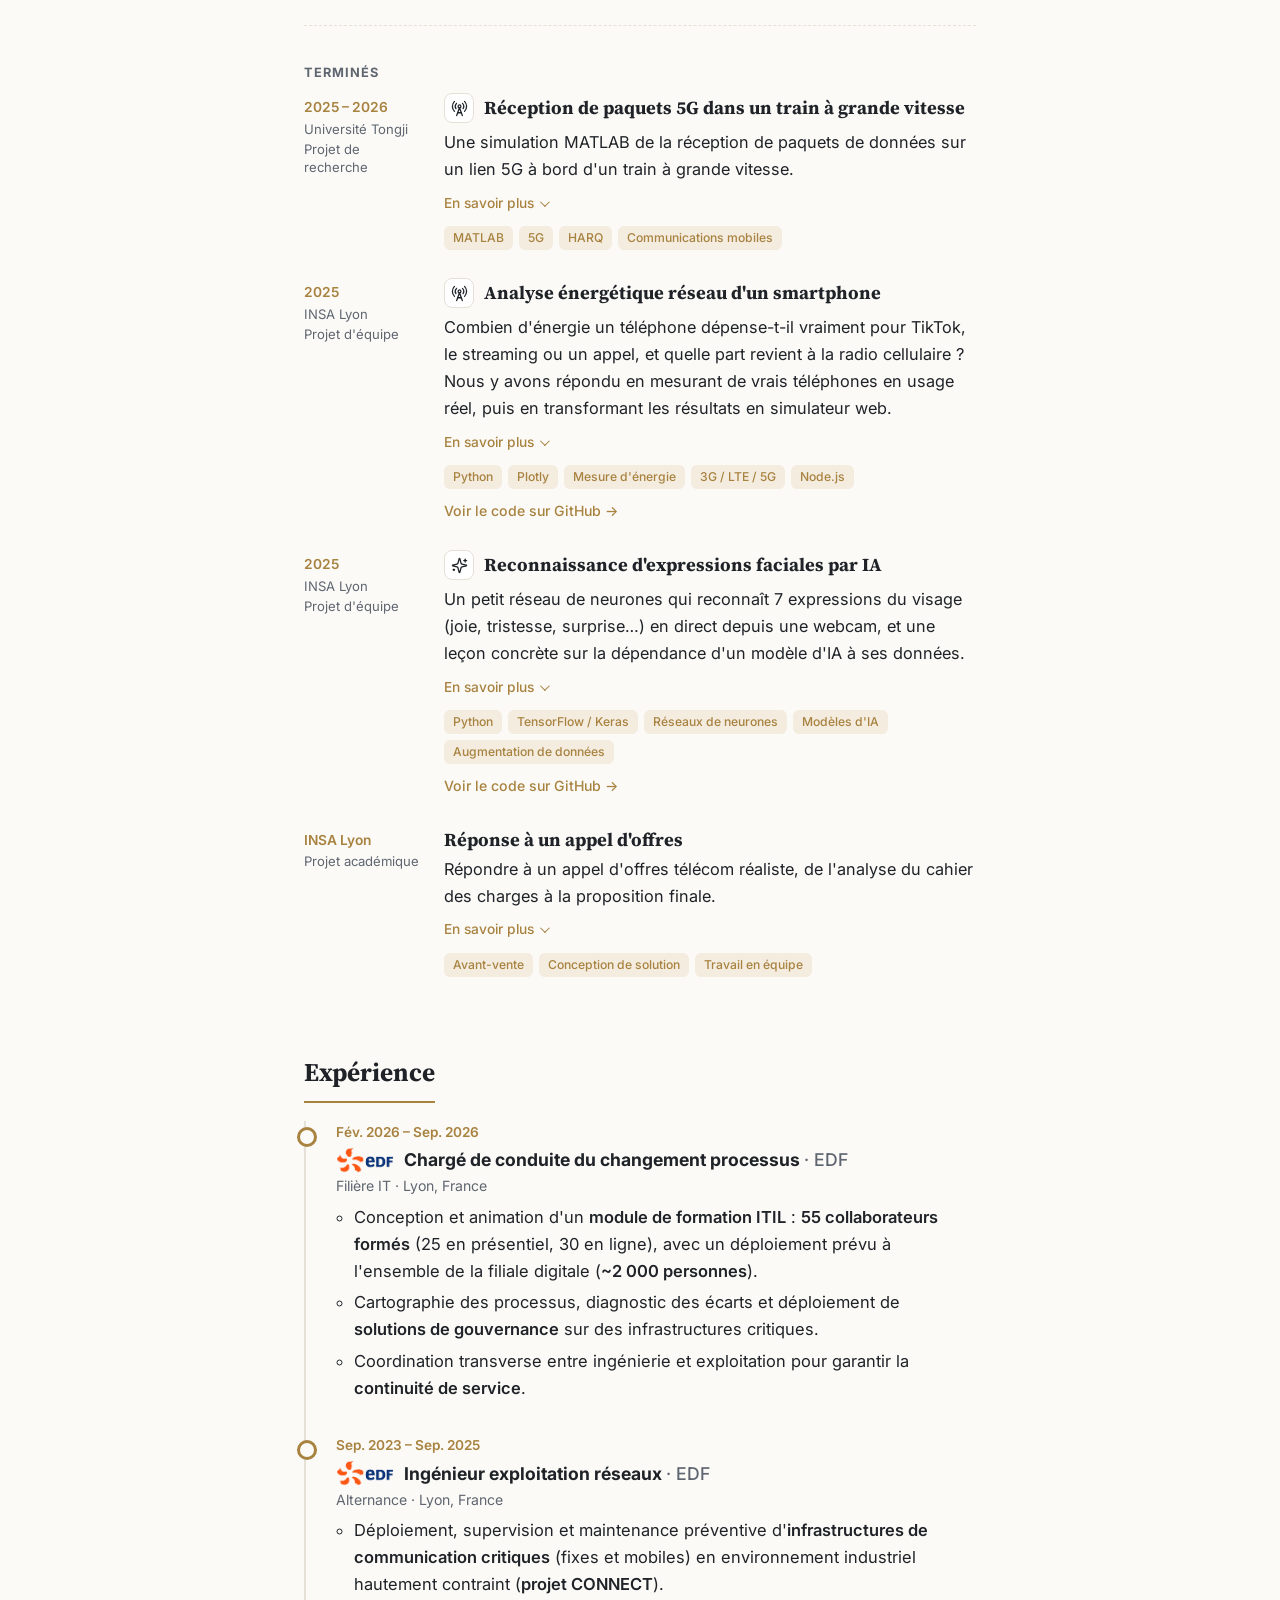
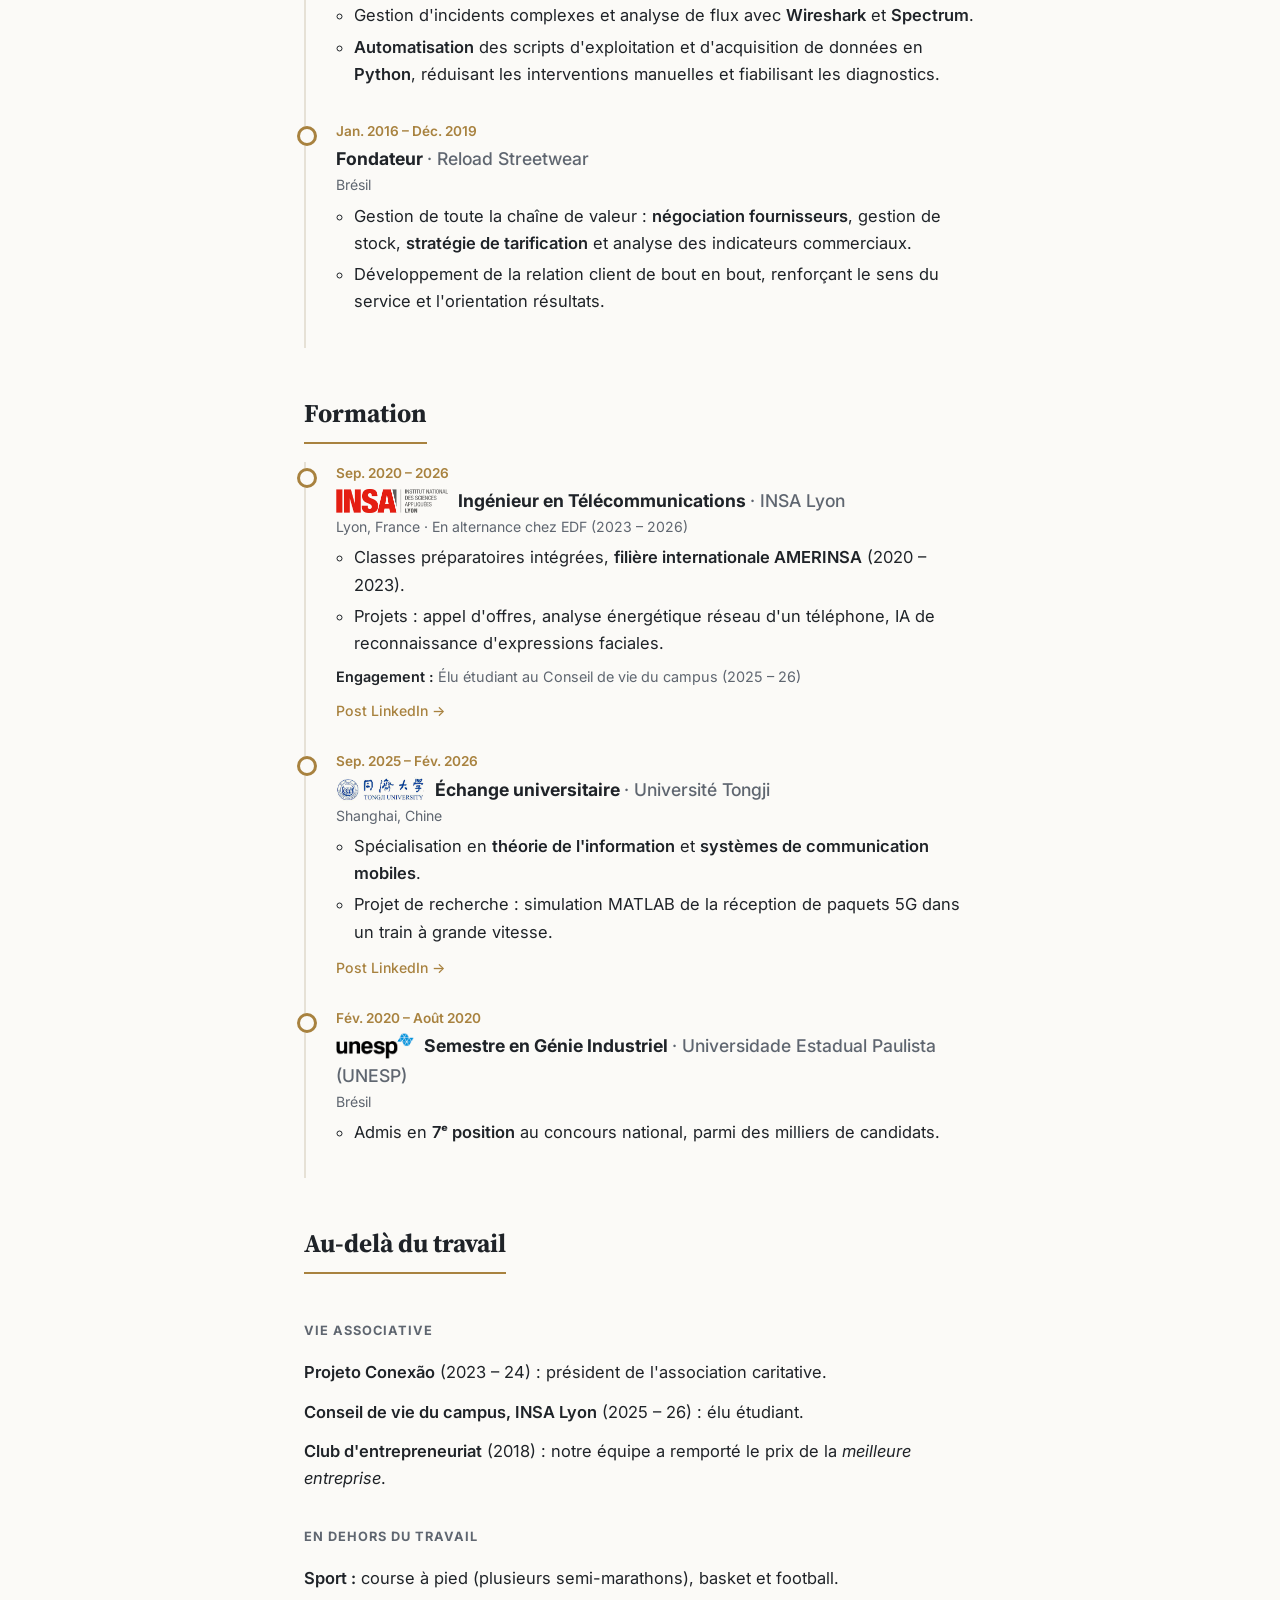
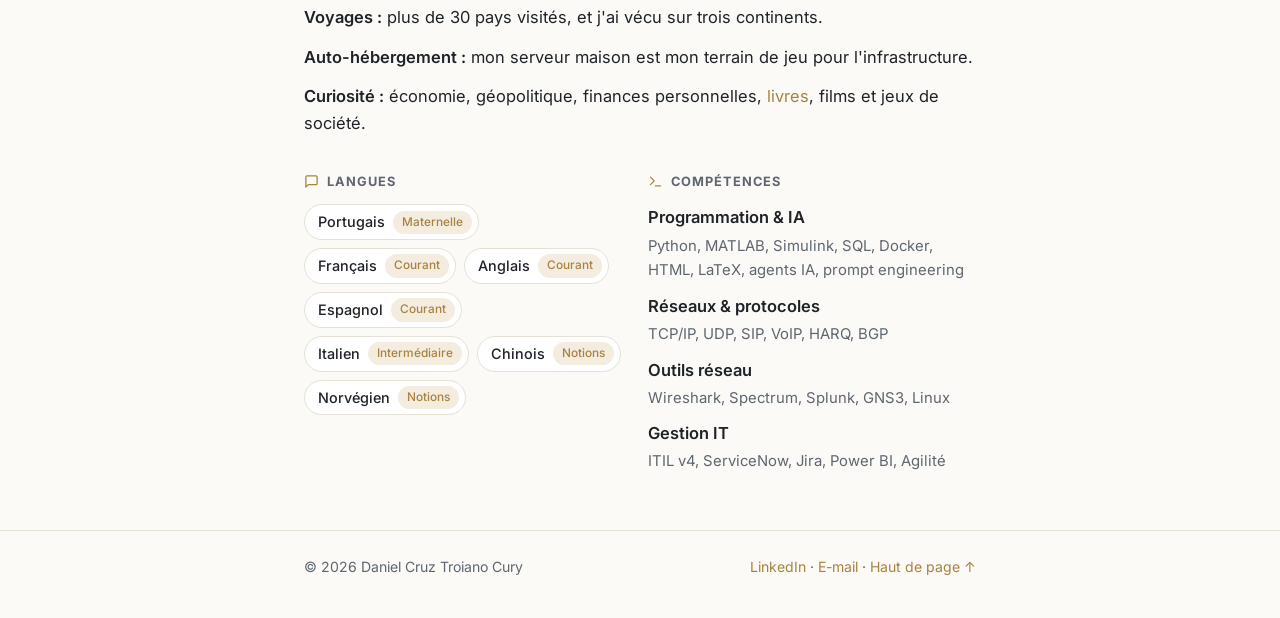
==== commit 81b9235c: "Projeto de reconhecimento facial" ====
--- a/fr/index.html
+++ b/fr/index.html
@@ -128,14 +128,17 @@
     </article>
 
     <article class="card">
-      <div class="label"><span class="pill">INSA Lyon</span><span>Projet académique</span></div>
-      <h4>Reconnaissance d'expressions faciales par IA</h4>
-      <p class="summary">Un modèle d'apprentissage automatique qui classe les expressions du visage à partir d'images.</p>
-      <details>
-        <summary>En savoir plus</summary>
-        <p>Entraînement et évaluation d'un <strong>modèle de vision par ordinateur en Python</strong> pour reconnaître les expressions faciales. Le projet a couvert toute la chaîne : <strong>préparation des données, entraînement, évaluation</strong> et analyse des erreurs du modèle.</p>
-      </details>
-      <ul class="tags"><li>Python</li><li>Machine learning</li><li>Vision par ordinateur</li></ul>
+      <div class="label"><span class="pill">2025</span><span>INSA Lyon</span><span>Projet d'équipe</span></div>
+      <h4><span class="emoji" aria-hidden="true"><svg viewBox="0 0 24 24" fill="none" stroke="currentColor" stroke-width="1.8" stroke-linecap="round" stroke-linejoin="round"><path d="M9.94 15.5A2 2 0 0 0 8.5 14.06l-6.14-1.58a.5.5 0 0 1 0-.96L8.5 9.94A2 2 0 0 0 9.94 8.5l1.58-6.14a.5.5 0 0 1 .96 0l1.58 6.14a2 2 0 0 0 1.44 1.44l6.14 1.58a.5.5 0 0 1 0 .96l-6.14 1.58a2 2 0 0 0-1.44 1.44l-1.58 6.14a.5.5 0 0 1-.96 0z"/><path d="M20 3v4"/><path d="M22 5h-4"/><path d="M4 17v2"/><path d="M5 18H3"/></svg></span>Reconnaissance d'expressions faciales par IA</h4>
+      <p class="summary">Un petit réseau de neurones qui reconnaît 7 expressions du visage (joie, tristesse, surprise…) en direct depuis une webcam, et une leçon concrète sur la dépendance d'un modèle d'IA à ses données.</p>
+      <details>
+        <summary>En savoir plus</summary>
+        <p>OpenCV détecte le visage, le recadre en 48×48 en niveaux de gris, puis un <strong>réseau de neurones convolutif construit avec TensorFlow / Keras</strong> donne une probabilité pour chaque expression. Il atteint <strong>56,8 % de précision</strong> (accuracy) sur le jeu de test FER2013 (les humains font environ 65 %) : très bon sur la <em>joie</em>, le <em>neutre</em> et la <em>surprise</em>, bien plus faible sur le <em>dégoût</em> et la <em>peur</em>.</p>
+        <p>Une grande partie du travail a porté sur les <strong>données</strong> : la classe <em>dégoût</em> comptait ~400 images d'entraînement contre ~7 000 pour la <em>joie</em>, nous l'avons donc enrichie par augmentation (variations de contraste et de luminosité). Nous nous sommes aussi photographiés en train de faire chaque expression pour tester et enrichir le modèle.</p>
+        <p>Au final, j'ai appris à <strong>créer, entraîner et évaluer des modèles avec TensorFlow</strong>, à les évaluer avec des notions clés de l'IA comme l'<strong>accuracy</strong> et la <strong>matrice de confusion</strong>, et surtout qu'<strong>un modèle ne vaut que par ses données</strong> : des visages différents de ceux de l'entraînement, ou des classes rares, restent mal reconnus quels que soient les réglages du modèle.</p>
+      </details>
+      <ul class="tags"><li>Python</li><li>TensorFlow / Keras</li><li>Réseaux de neurones</li><li>Modèles d'IA</li><li>Augmentation de données</li></ul>
+      <div class="links"><a href="https://github.com/daniel-cury/facial-expression-recognition" target="_blank" rel="noopener">Voir le code sur GitHub →</a></div>
     </article>
 
     <article class="card">
@@ -147,13 +150,6 @@
         <p>Un exercice en équipe proche du métier de consultant : <strong>analyse du besoin client</strong>, conception d'une solution technique, chiffrage, puis <strong>rédaction et soutenance de la proposition</strong>.</p>
       </details>
       <ul class="tags"><li>Avant-vente</li><li>Conception de solution</li><li>Travail en équipe</li></ul>
-    </article>
-
-    <article class="card">
-      <div class="label"><span class="pill">INSA Lyon</span><span>Projet académique</span></div>
-      <h4>Front-end d'un site web</h4>
-      <p class="summary">Développement du front-end d'un site dans le cadre d'un projet web en équipe.</p>
-      <ul class="tags"><li>HTML</li><li>CSS</li><li>JavaScript</li></ul>
     </article>
   </section>
 
@@ -203,7 +199,7 @@
         <p class="place">Lyon, France · En alternance chez EDF (2023 – 2026)</p>
         <ul class="points">
           <li>Classes préparatoires intégrées, <strong>filière internationale AMERINSA</strong> (2020 – 2023).</li>
-          <li>Projets : appel d'offres, analyse énergétique réseau d'un téléphone, IA de reconnaissance d'expressions faciales, front-end d'un site web.</li>
+          <li>Projets : appel d'offres, analyse énergétique réseau d'un téléphone, IA de reconnaissance d'expressions faciales.</li>
         </ul>
         <p class="activities"><strong>Engagement :</strong> Élu étudiant au Conseil de vie du campus (2025 – 26)</p>
         <div class="links"><a href="https://lnkd.in/p/dhd4Z_J3" target="_blank" rel="noopener">Post LinkedIn →</a></div>
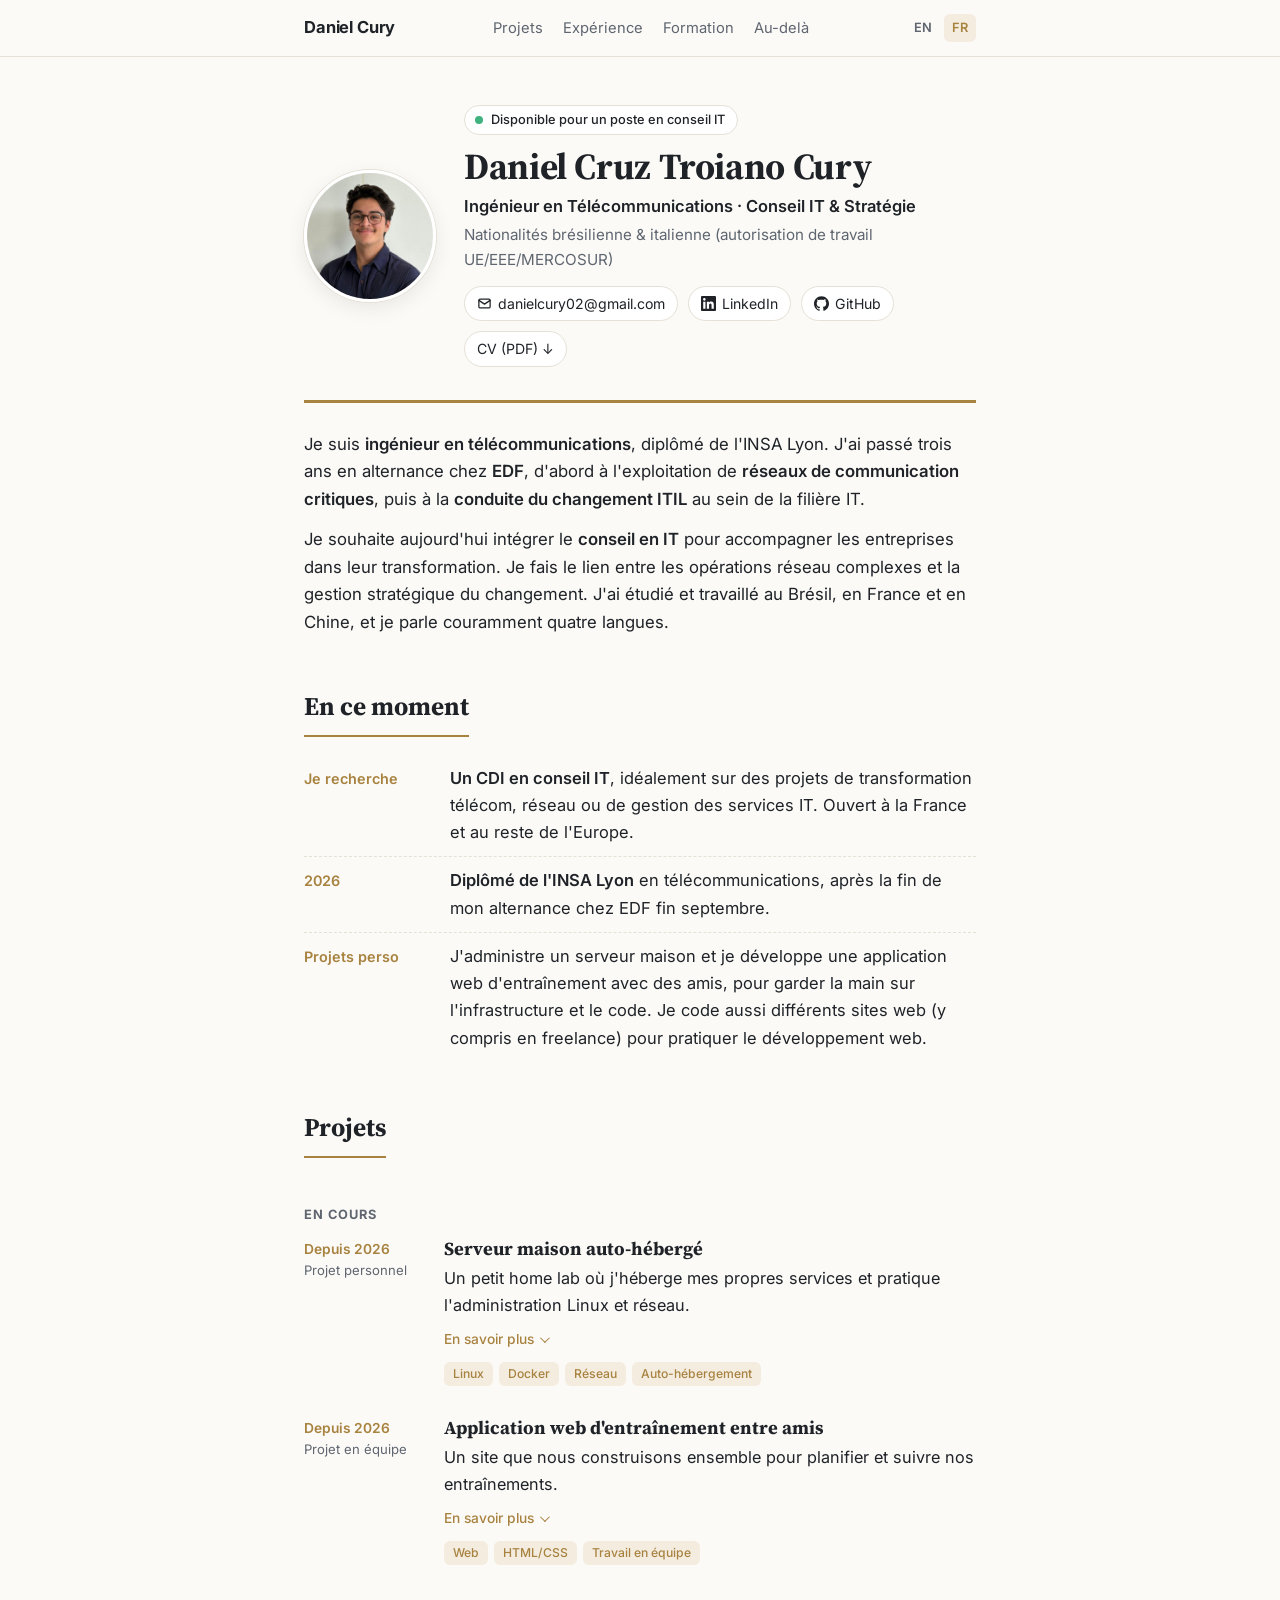
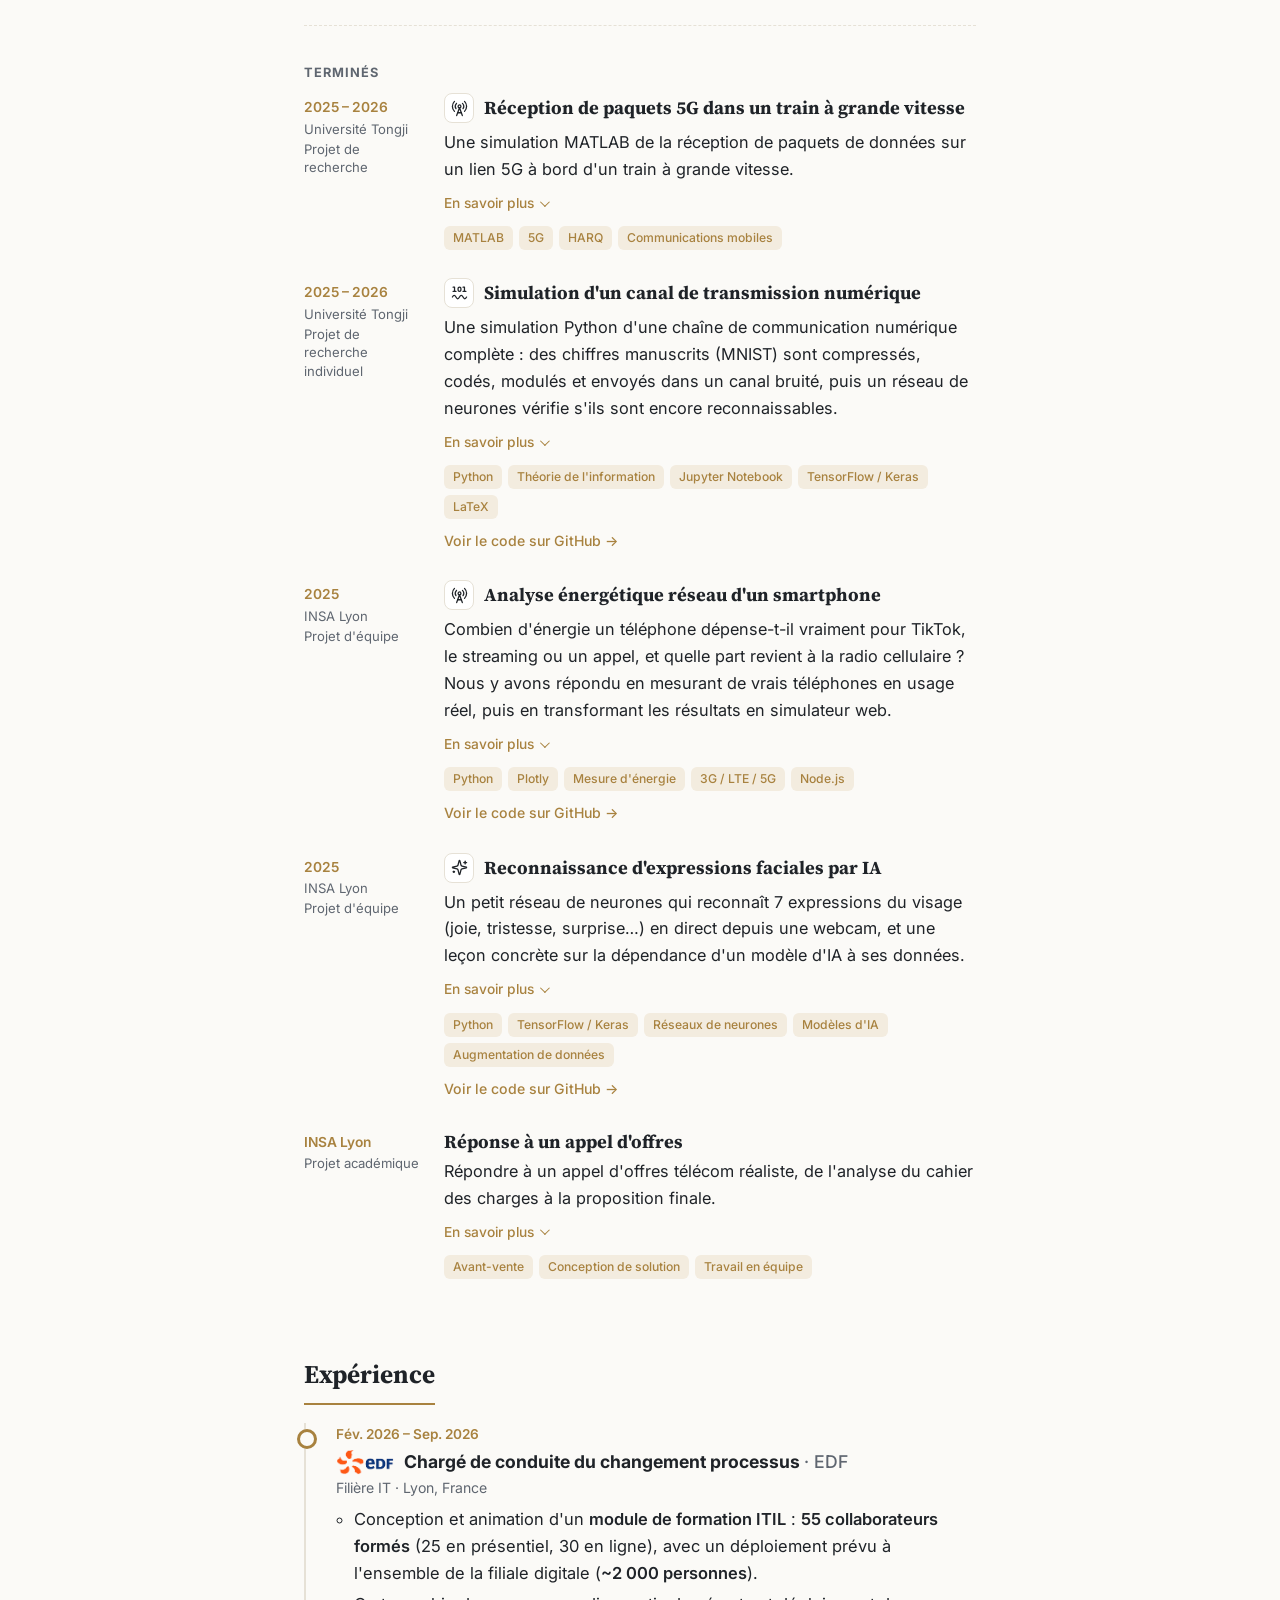
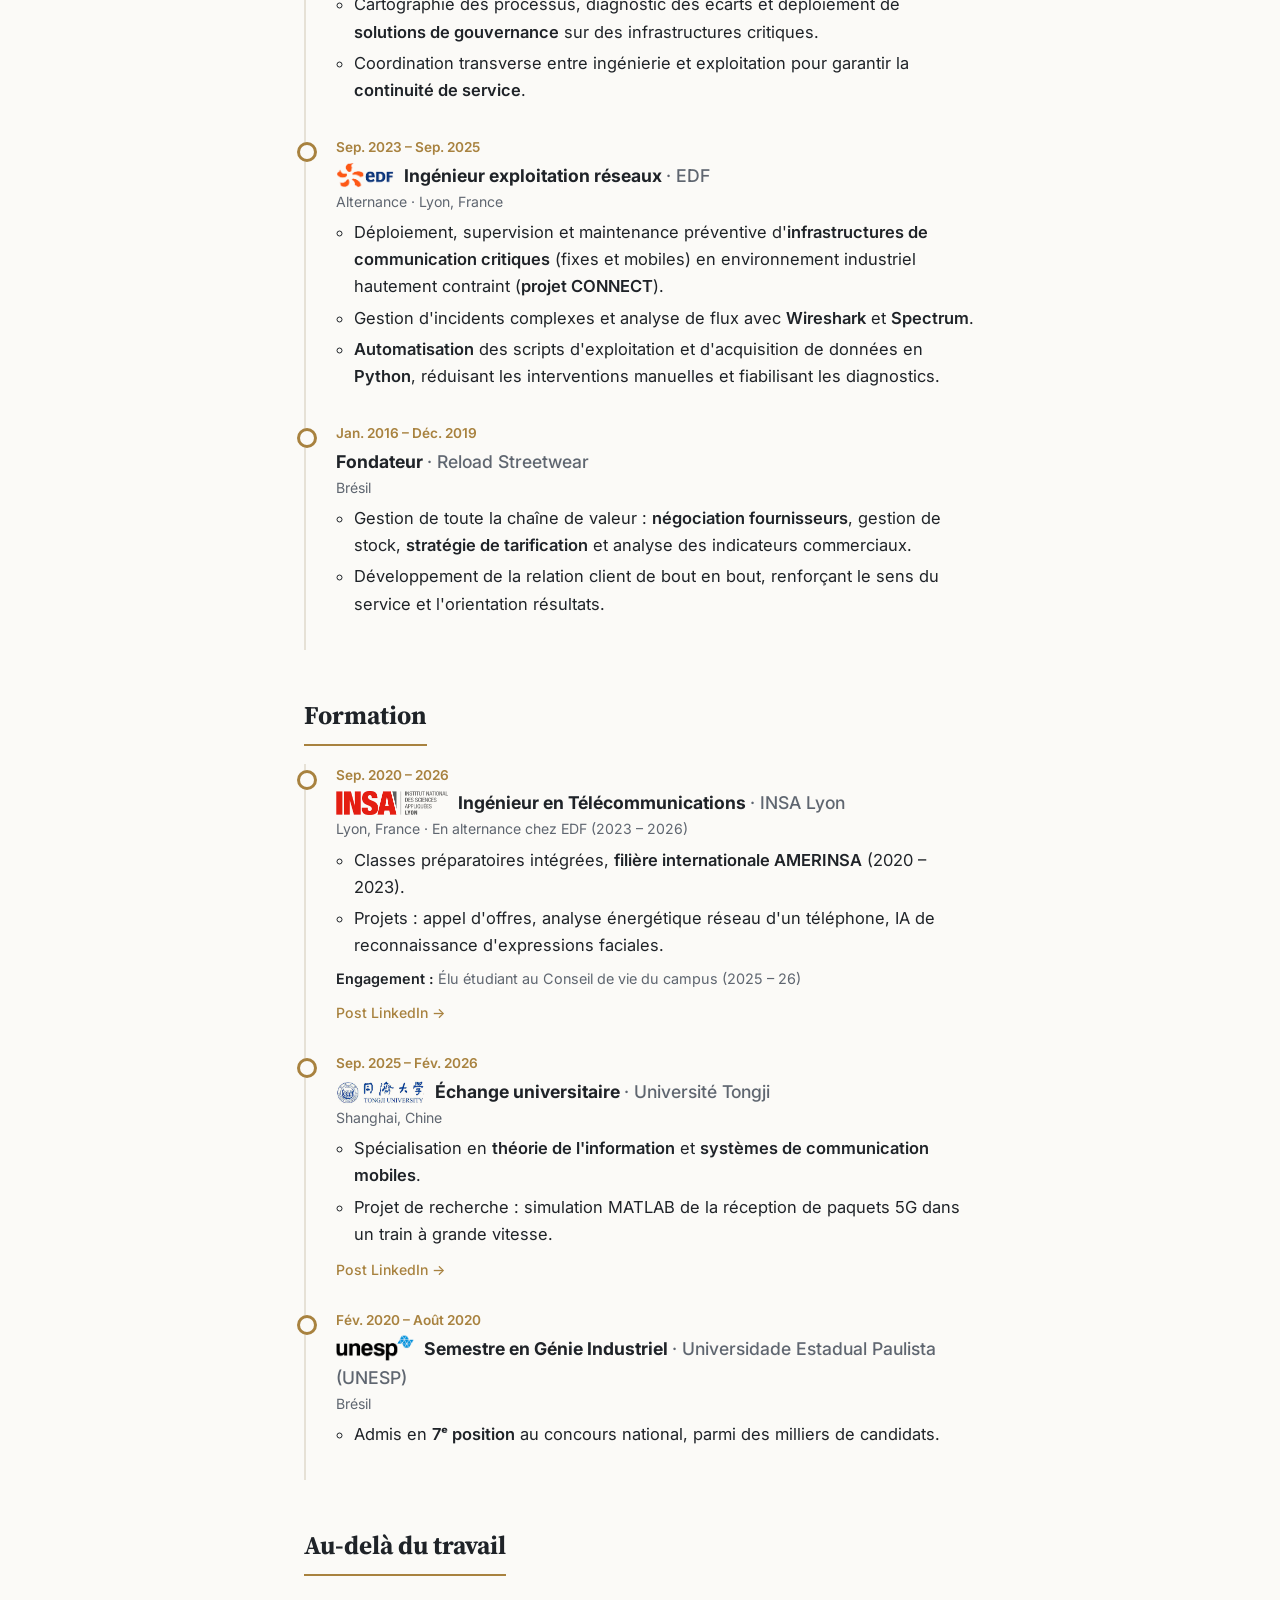
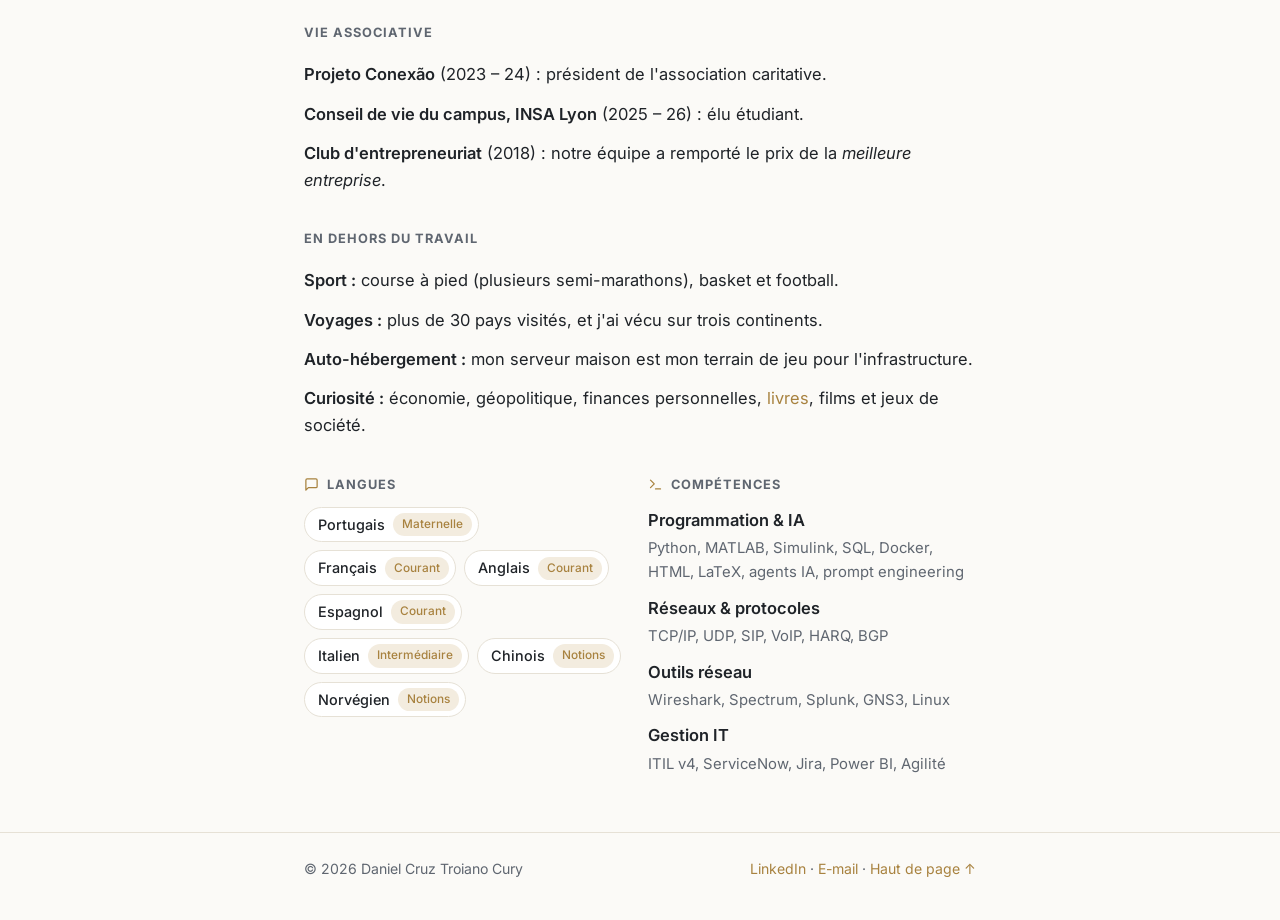
==== commit a232efcd: "ITA project" ====
--- a/fr/index.html
+++ b/fr/index.html
@@ -114,6 +114,20 @@
     </article>
 
     <article class="card">
+      <div class="label"><span class="pill">2025 – 2026</span><span>Université Tongji</span><span>Projet de recherche individuel</span></div>
+      <h4><span class="emoji" aria-hidden="true"><svg viewBox="0 0 24 24" fill="none" stroke="currentColor" stroke-width="1.8" stroke-linecap="round" stroke-linejoin="round"><path d="M3 3h2v6"/><path d="M3 9h4"/><rect x="10" y="3" width="4" height="6" rx="2"/><path d="M17 3h2v6"/><path d="M17 9h4"/><path d="M2 17q2.5-5 5 0t5 0 5 0 5 0"/></svg></span>Simulation d'un canal de transmission numérique</h4>
+      <p class="summary">Une simulation Python d'une chaîne de communication numérique complète : des chiffres manuscrits (MNIST) sont compressés, codés, modulés et envoyés dans un canal bruité, puis un réseau de neurones vérifie s'ils sont encore reconnaissables.</p>
+      <details>
+        <summary>En savoir plus</summary>
+        <p>Réalisé dans le cadre du cours de <strong>Théorie de l'information et applications</strong>. Chaque image devient un flux de bits, compressé par <strong>codage de Huffman</strong> (codage de source), protégé par un <strong>code à répétition</strong> (codage de canal), modulé en <strong>4-QAM</strong> et envoyé dans un canal bruité (<strong>AWGN</strong> ou binaire symétrique) avant d'être décodé et reconstruit.</p>
+        <p>Huffman rapproche le débit de l'entropie de la source, mais un seul bit inversé peut détruire toute une image (propagation catastrophique des erreurs). Un <strong>CNN</strong> (99,2 % de précision sur les images intactes) a mesuré l'impact : à <strong>5 dB de SNR</strong>, il reconnaît <strong>92 %</strong> des chiffres envoyés avec 5 répétitions contre <strong>16 %</strong> sans protection. Le codage à longueur fixe s'est révélé plus robuste : un compromis permanent entre compression et fiabilité.</p>
+        <p>J'y ai appris à <strong>manipuler de grandes bases de données</strong> et à mettre en pratique la <strong>théorie de l'information, la compression de données, le codage de source et de canal, la modulation</strong> et l'effet du bruit sur une transmission.</p>
+      </details>
+      <ul class="tags"><li>Python</li><li>Théorie de l'information</li><li>Jupyter Notebook</li><li>TensorFlow / Keras</li><li>LaTeX</li></ul>
+      <div class="links"><a href="https://github.com/daniel-cury/transmission-channel" target="_blank" rel="noopener">Voir le code sur GitHub →</a></div>
+    </article>
+
+    <article class="card">
       <div class="label"><span class="pill">2025</span><span>INSA Lyon</span><span>Projet d'équipe</span></div>
       <h4><span class="emoji" aria-hidden="true"><svg viewBox="0 0 24 24" fill="none" stroke="currentColor" stroke-width="1.8" stroke-linecap="round" stroke-linejoin="round"><path d="M4.9 16.1C1 12.2 1 5.8 4.9 1.9"/><path d="M7.8 4.7a6.14 6.14 0 0 0-.8 7.5"/><circle cx="12" cy="9" r="2"/><path d="M16.2 4.8c2 2 2.26 5.11.8 7.47"/><path d="M19.1 1.9a9.96 9.96 0 0 1 0 14.1"/><path d="M9.5 18h5"/><path d="m8 22 4-11 4 11"/></svg></span>Analyse énergétique réseau d'un smartphone</h4>
       <p class="summary">Combien d'énergie un téléphone dépense-t-il vraiment pour TikTok, le streaming ou un appel, et quelle part revient à la radio cellulaire ? Nous y avons répondu en mesurant de vrais téléphones en usage réel, puis en transformant les résultats en simulateur web.</p>
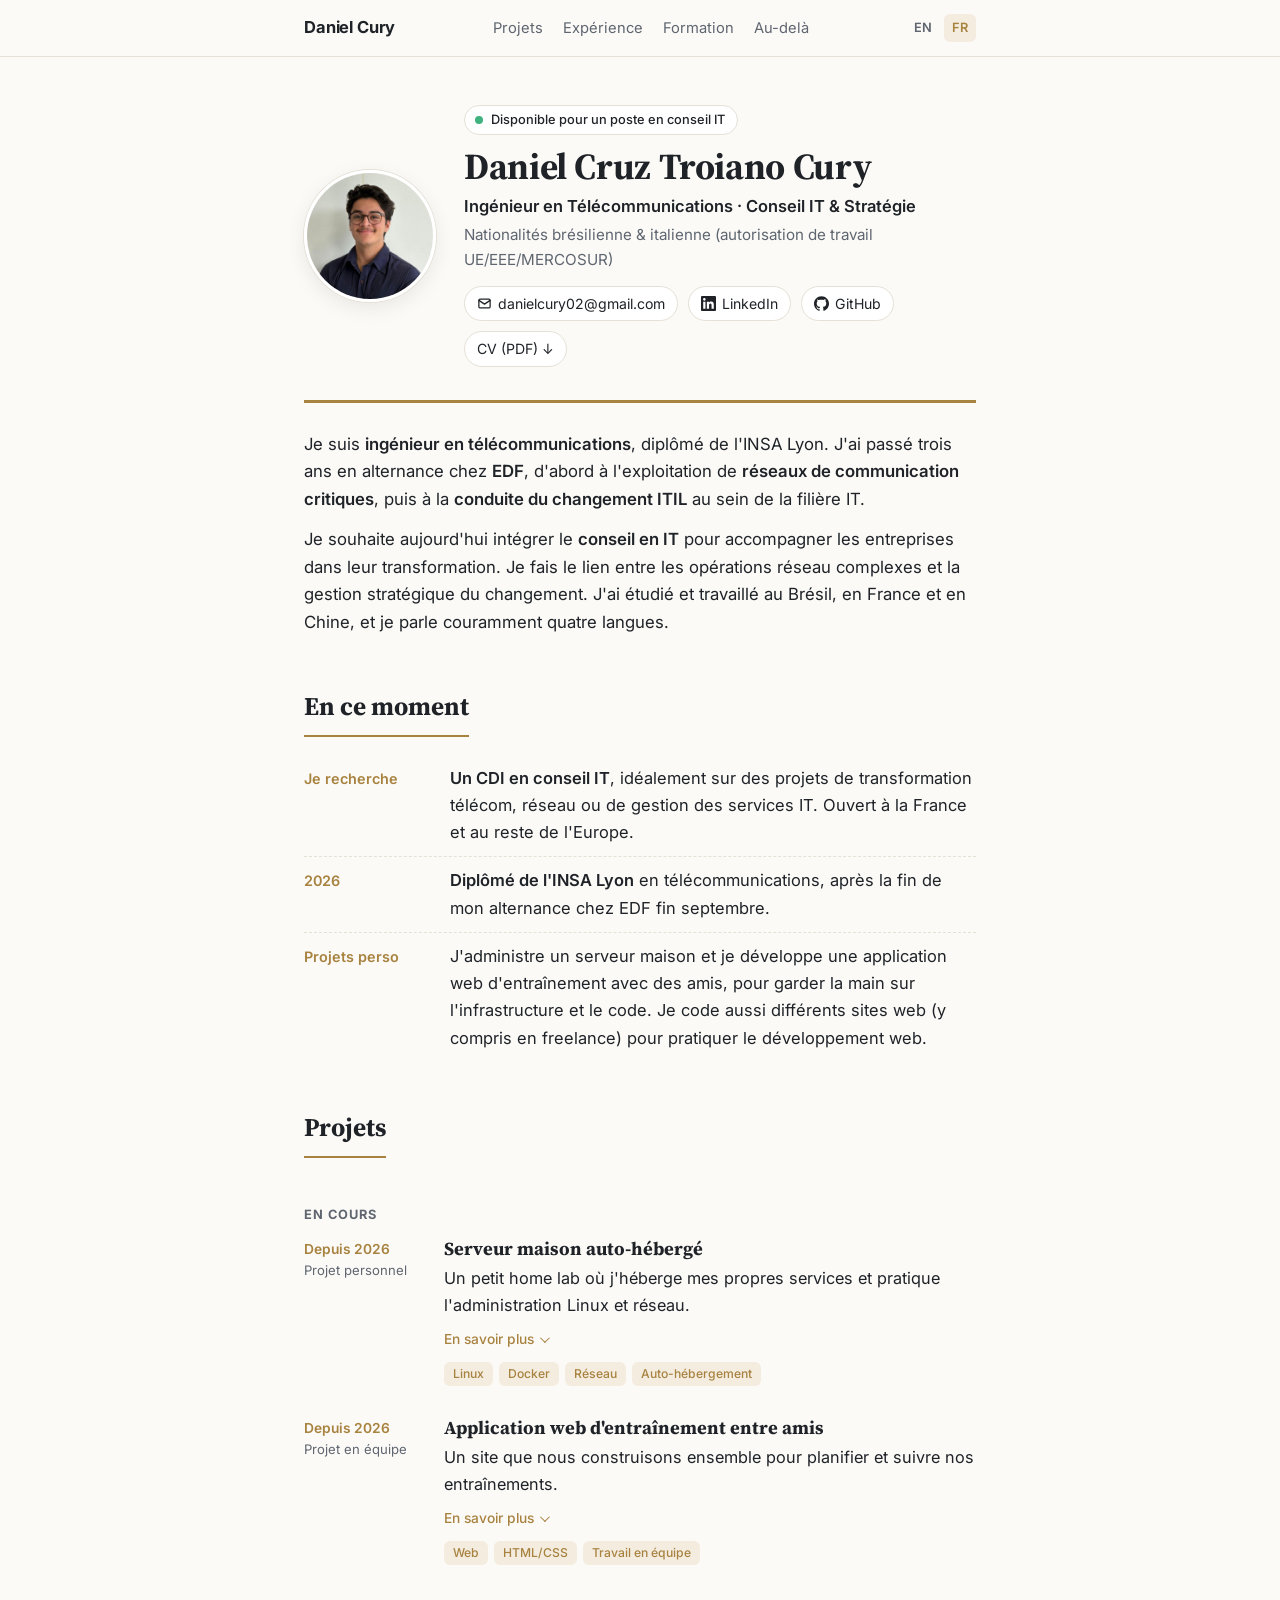
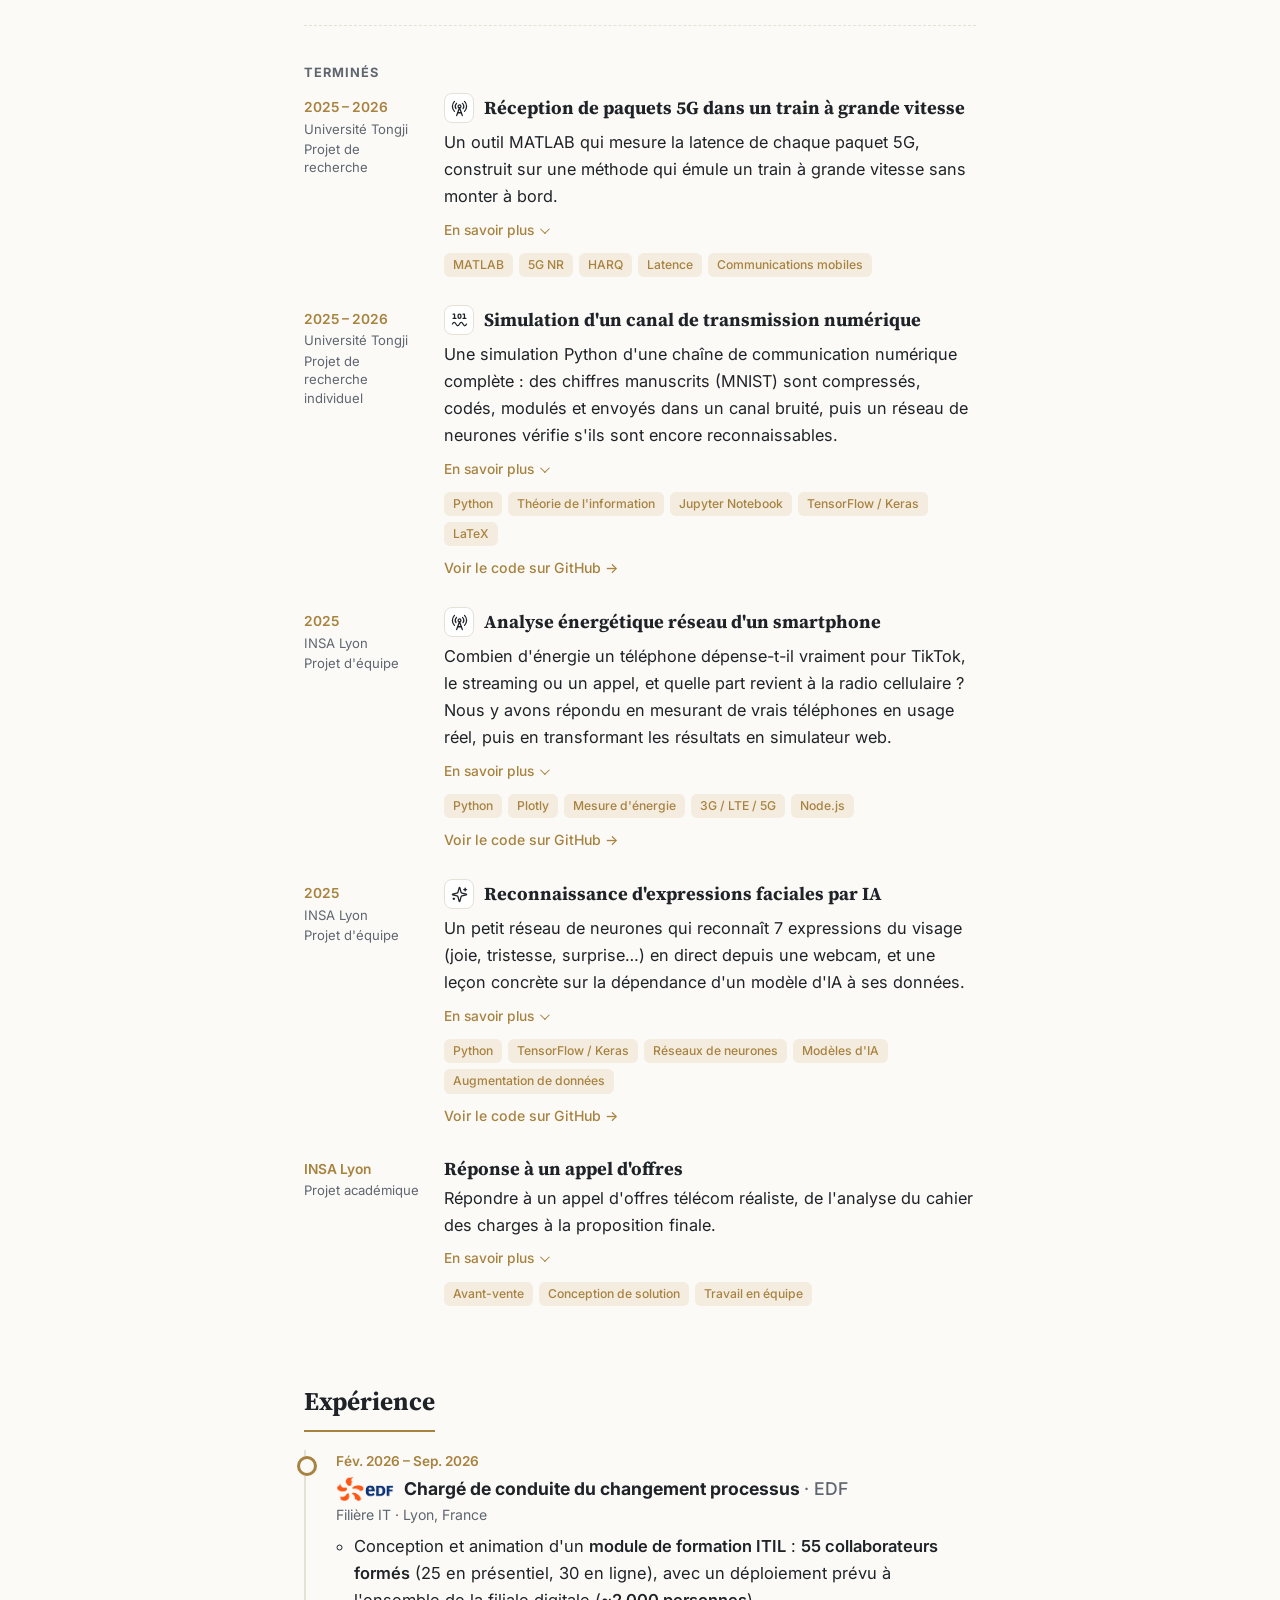
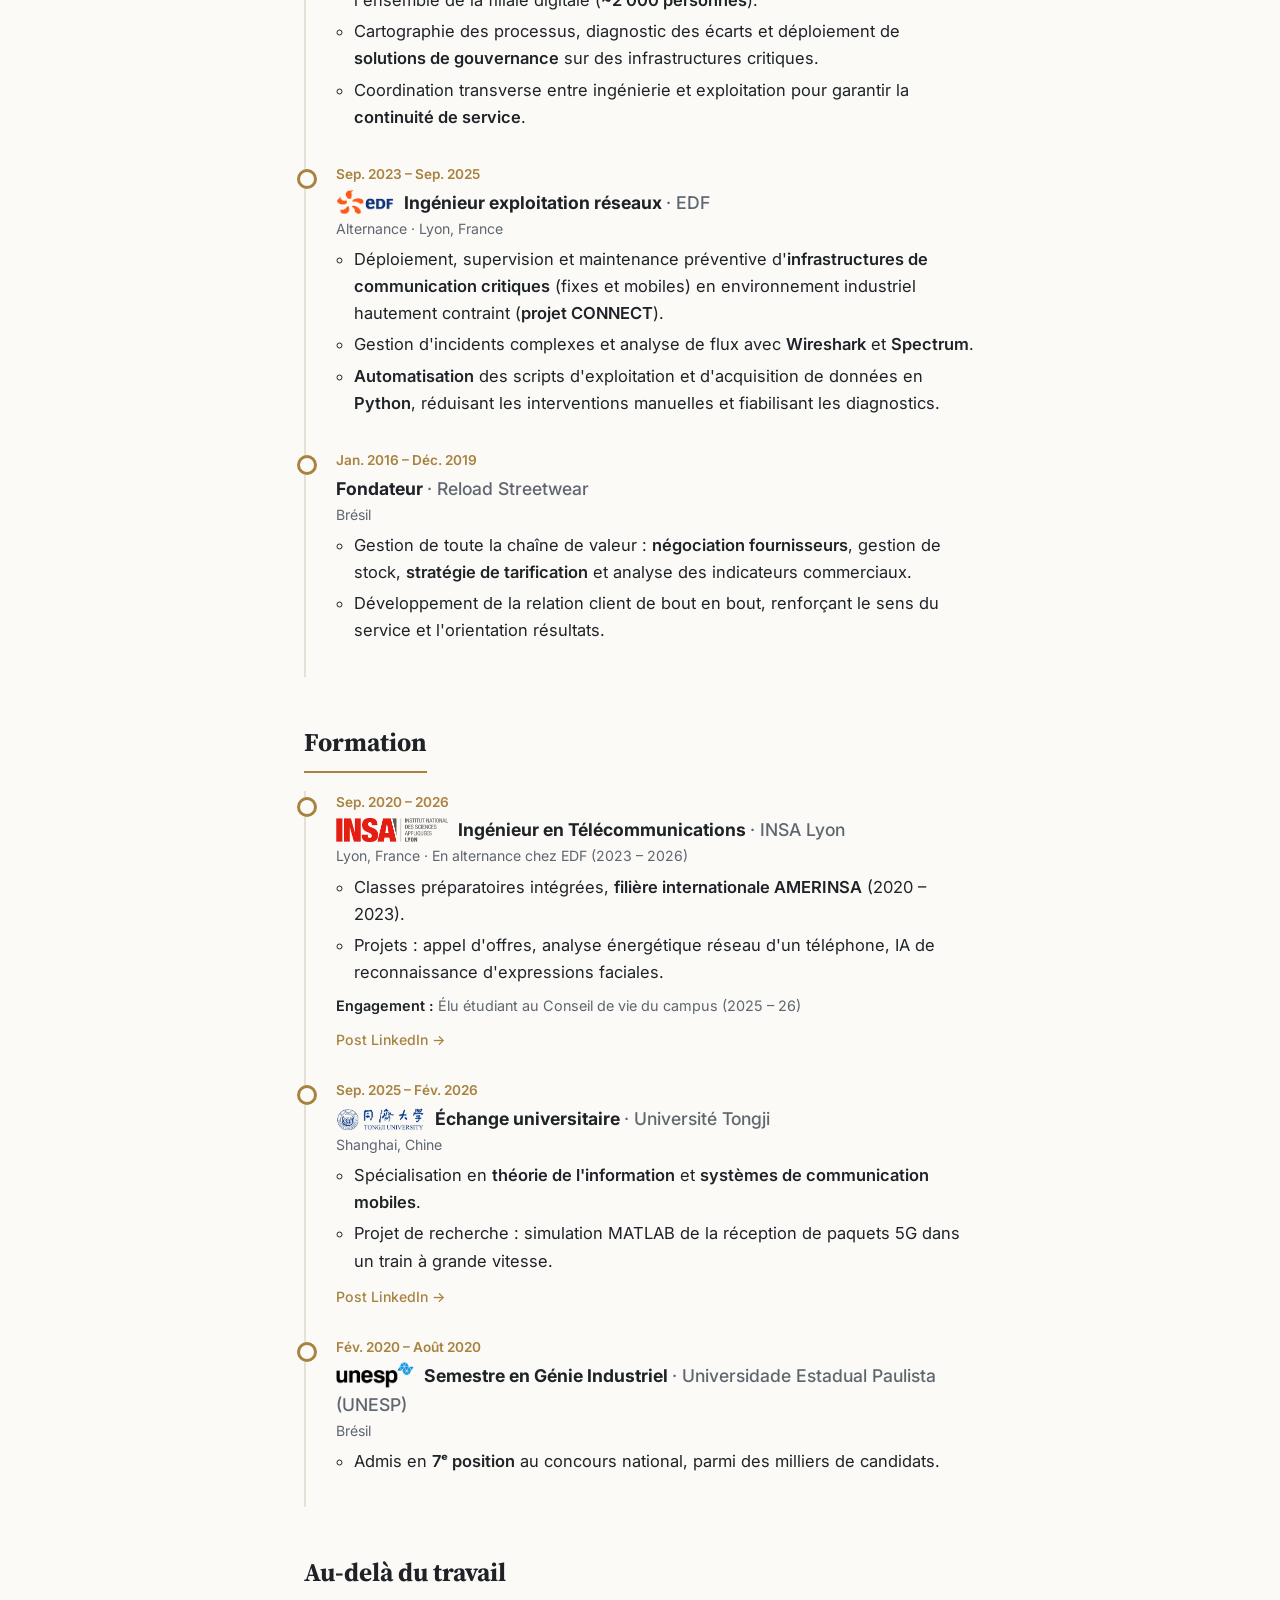
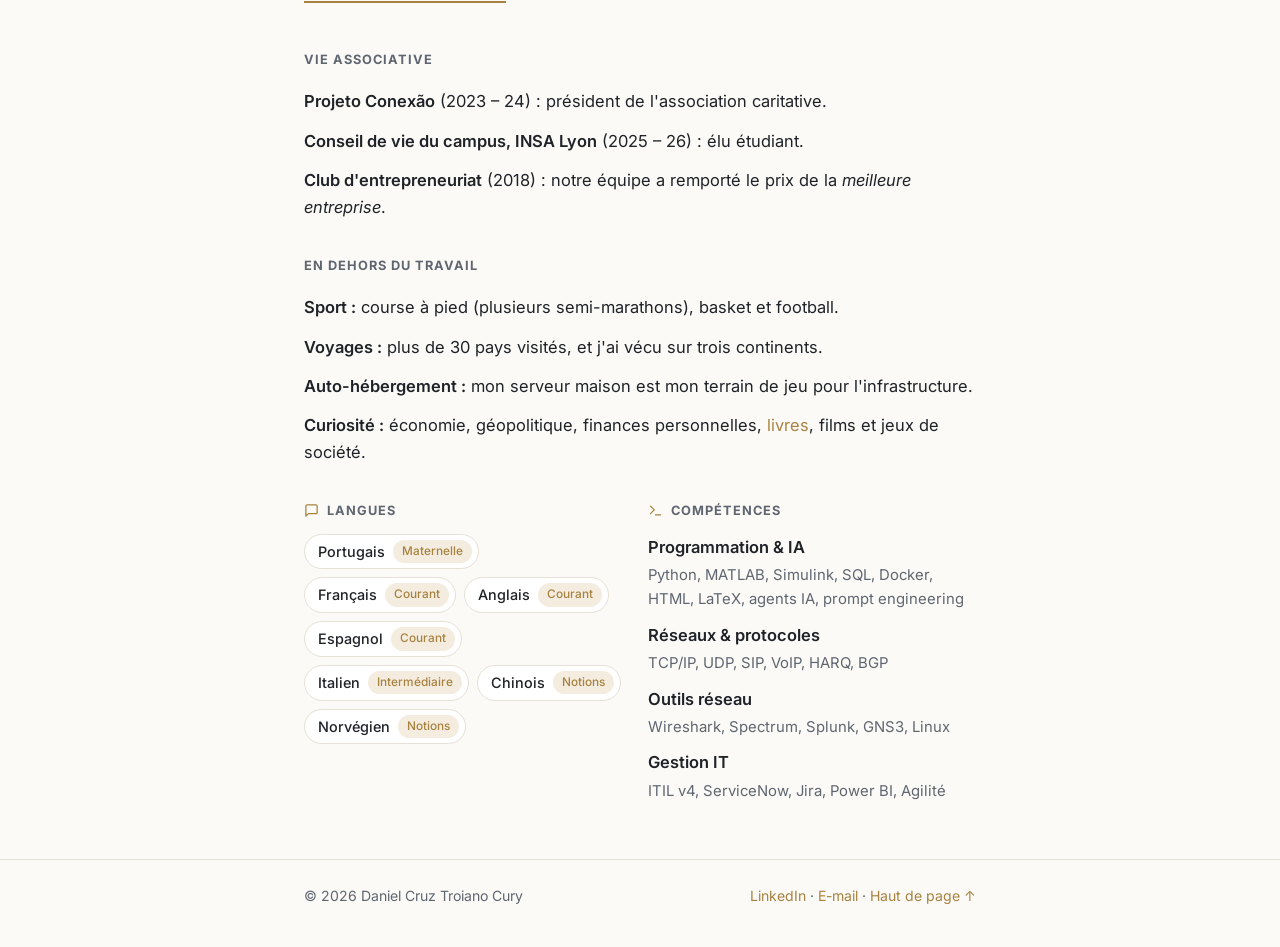
==== commit 7385da1d: "Ajustando o projeto do trem" ====
--- a/fr/index.html
+++ b/fr/index.html
@@ -105,12 +105,14 @@
     <article class="card">
       <div class="label"><span class="pill">2025 – 2026</span><span>Université Tongji</span><span>Projet de recherche</span></div>
       <h4><span class="emoji" aria-hidden="true"><svg viewBox="0 0 24 24" fill="none" stroke="currentColor" stroke-width="1.8" stroke-linecap="round" stroke-linejoin="round"><path d="M4.9 16.1C1 12.2 1 5.8 4.9 1.9"/><path d="M7.8 4.7a6.14 6.14 0 0 0-.8 7.5"/><circle cx="12" cy="9" r="2"/><path d="M16.2 4.8c2 2 2.26 5.11.8 7.47"/><path d="M19.1 1.9a9.96 9.96 0 0 1 0 14.1"/><path d="M9.5 18h5"/><path d="m8 22 4-11 4 11"/></svg></span>Réception de paquets 5G dans un train à grande vitesse</h4>
-      <p class="summary">Une simulation MATLAB de la réception de paquets de données sur un lien 5G à bord d'un train à grande vitesse.</p>
-      <details>
-        <summary>En savoir plus</summary>
-        <p>Réalisé pendant mon échange à Shanghai, dans le cadre de ma spécialisation en <strong>théorie de l'information et systèmes de communication mobiles</strong>. La simulation étudie l'effet de la <strong>forte mobilité (effet Doppler, canal qui varie rapidement)</strong> sur la réception des paquets, et le rôle des mécanismes de retransmission comme le <strong>HARQ</strong> pour fiabiliser le lien.</p>
-      </details>
-      <ul class="tags"><li>MATLAB</li><li>5G</li><li>HARQ</li><li>Communications mobiles</li></ul>
+      <p class="summary">Un outil MATLAB qui mesure la latence de chaque paquet 5G, construit sur une méthode qui émule un train à grande vitesse sans monter à bord.</p>
+      <details>
+        <summary>En savoir plus</summary>
+        <p>Réalisé pendant mon échange à Shanghai, dans le cadre de ma spécialisation en <strong>théorie de l'information et systèmes de communication mobiles</strong>. Mesurer dans un vrai train à grande vitesse coûte cher, se répète mal et se perturbe facilement (météo, véhicule qui passe à côté…). Mon encadrant, José Rodríguez-Piñeiro, a mis au point une méthode qui <strong>émule les hautes vitesses</strong> en interpolant le signal OFDM dans le temps avant l'émission : les sous-porteuses se rapprochent, et le récepteur subit les mêmes <strong>effets Doppler</strong> qu'à bord d'un train rapide, tout en mesurant à faible vitesse.</p>
+        <p>Ma partie : mesurer la <strong>latence des paquets</strong> dans ce contexte, ce que les exemples 5G de MATLAB ne proposent pas (ils se concentrent sur le débit). J'ai étudié le protocole <strong>HARQ</strong> (ACK/NACK, retransmissions, versions de redondance) et écrit une <strong>classe MATLAB</strong> qui se branche sur l'exemple 5G NR de MathWorks avec seulement quelques lignes ajoutées. Elle suit chaque paquet de sa première émission jusqu'à son décodage réussi, et enregistre son <strong>délai</strong>, son <strong>historique de retransmissions</strong> et les paquets <strong>perdus</strong> après toutes les tentatives, ici avec un décalage Doppler de 200 Hz pour coller aux conditions d'un train.</p>
+        <p>Avec un espacement entre sous-porteuses de 30 kHz (slots de 0,5 ms) et 16 processus HARQ, <strong>chaque retransmission ajoute environ 8 ms</strong> de latence. La classe est générique : elle peut être réutilisée dans toute simulation par slots (4G, Wi-Fi, files d'attente…), et j'en ai rédigé la documentation pour de futurs projets.</p>
+      </details>
+      <ul class="tags"><li>MATLAB</li><li>5G NR</li><li>HARQ</li><li>Latence</li><li>Communications mobiles</li></ul>
     </article>
 
     <article class="card">
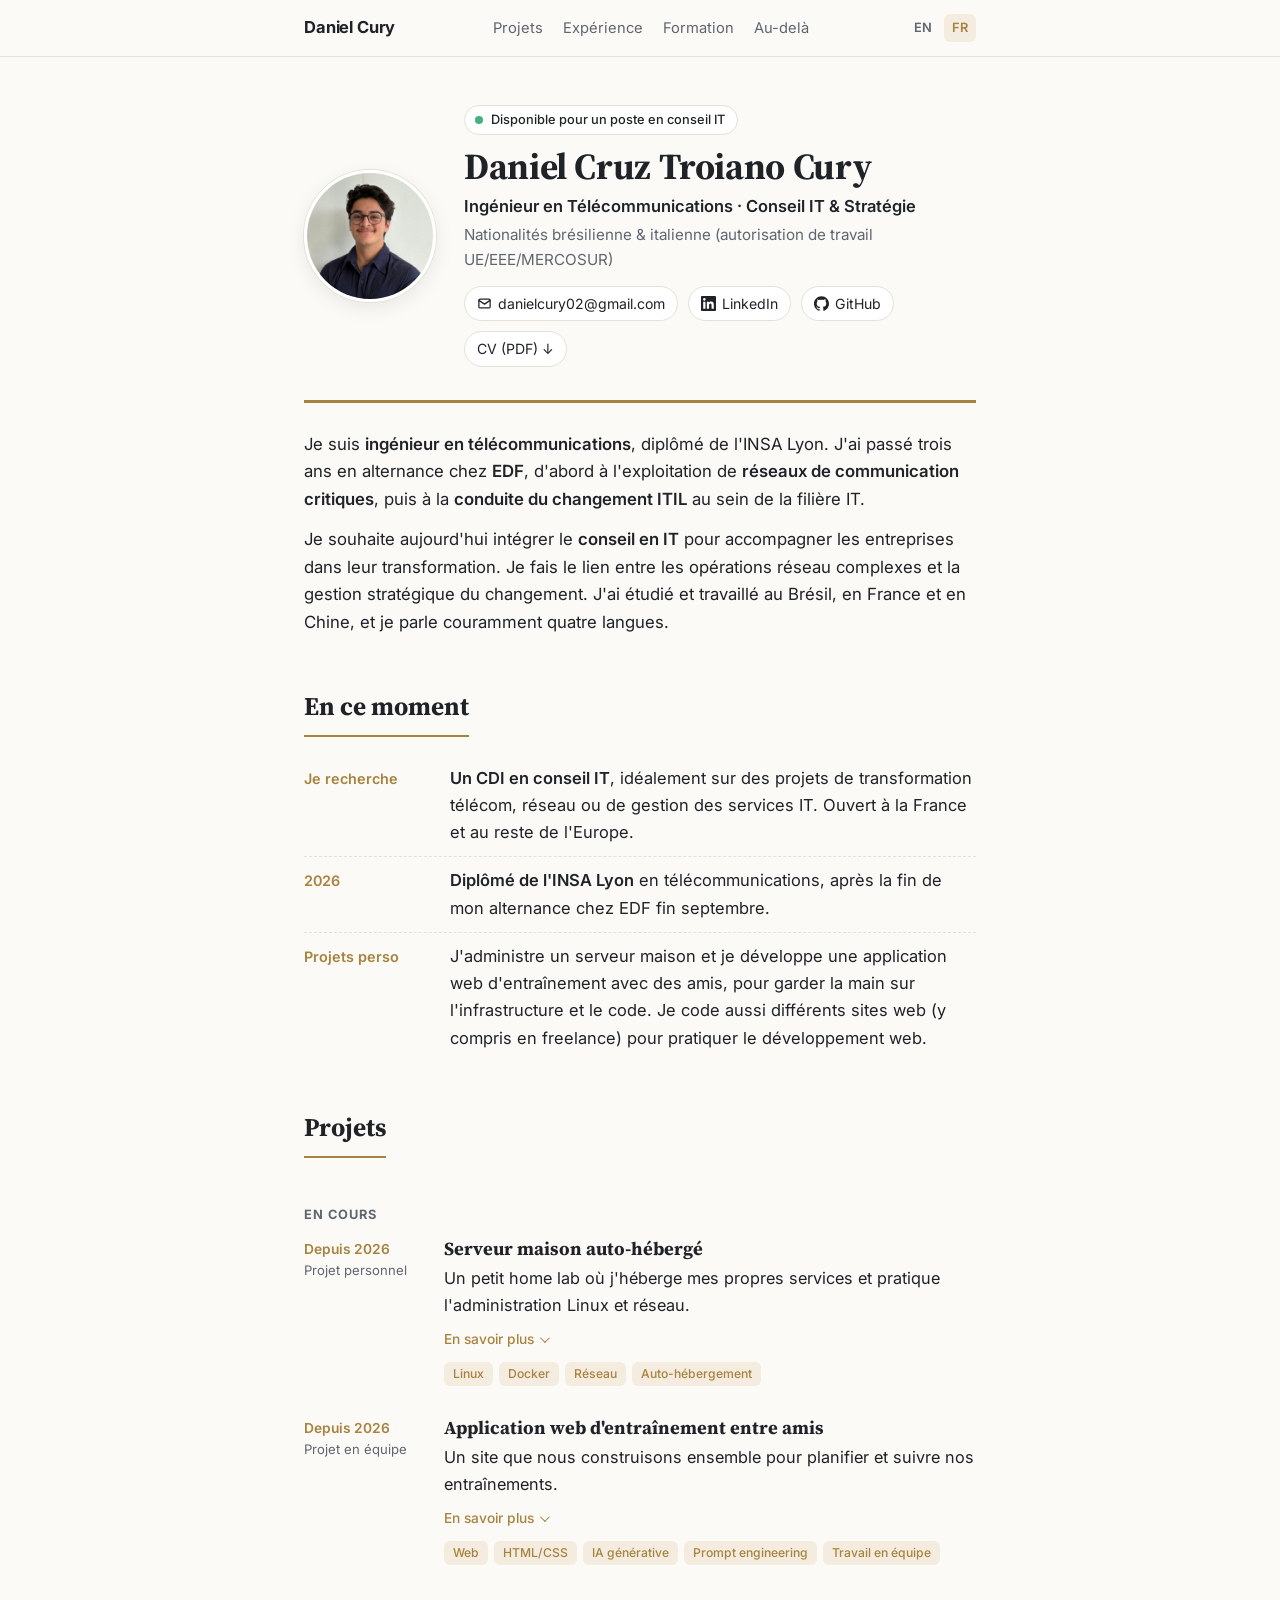
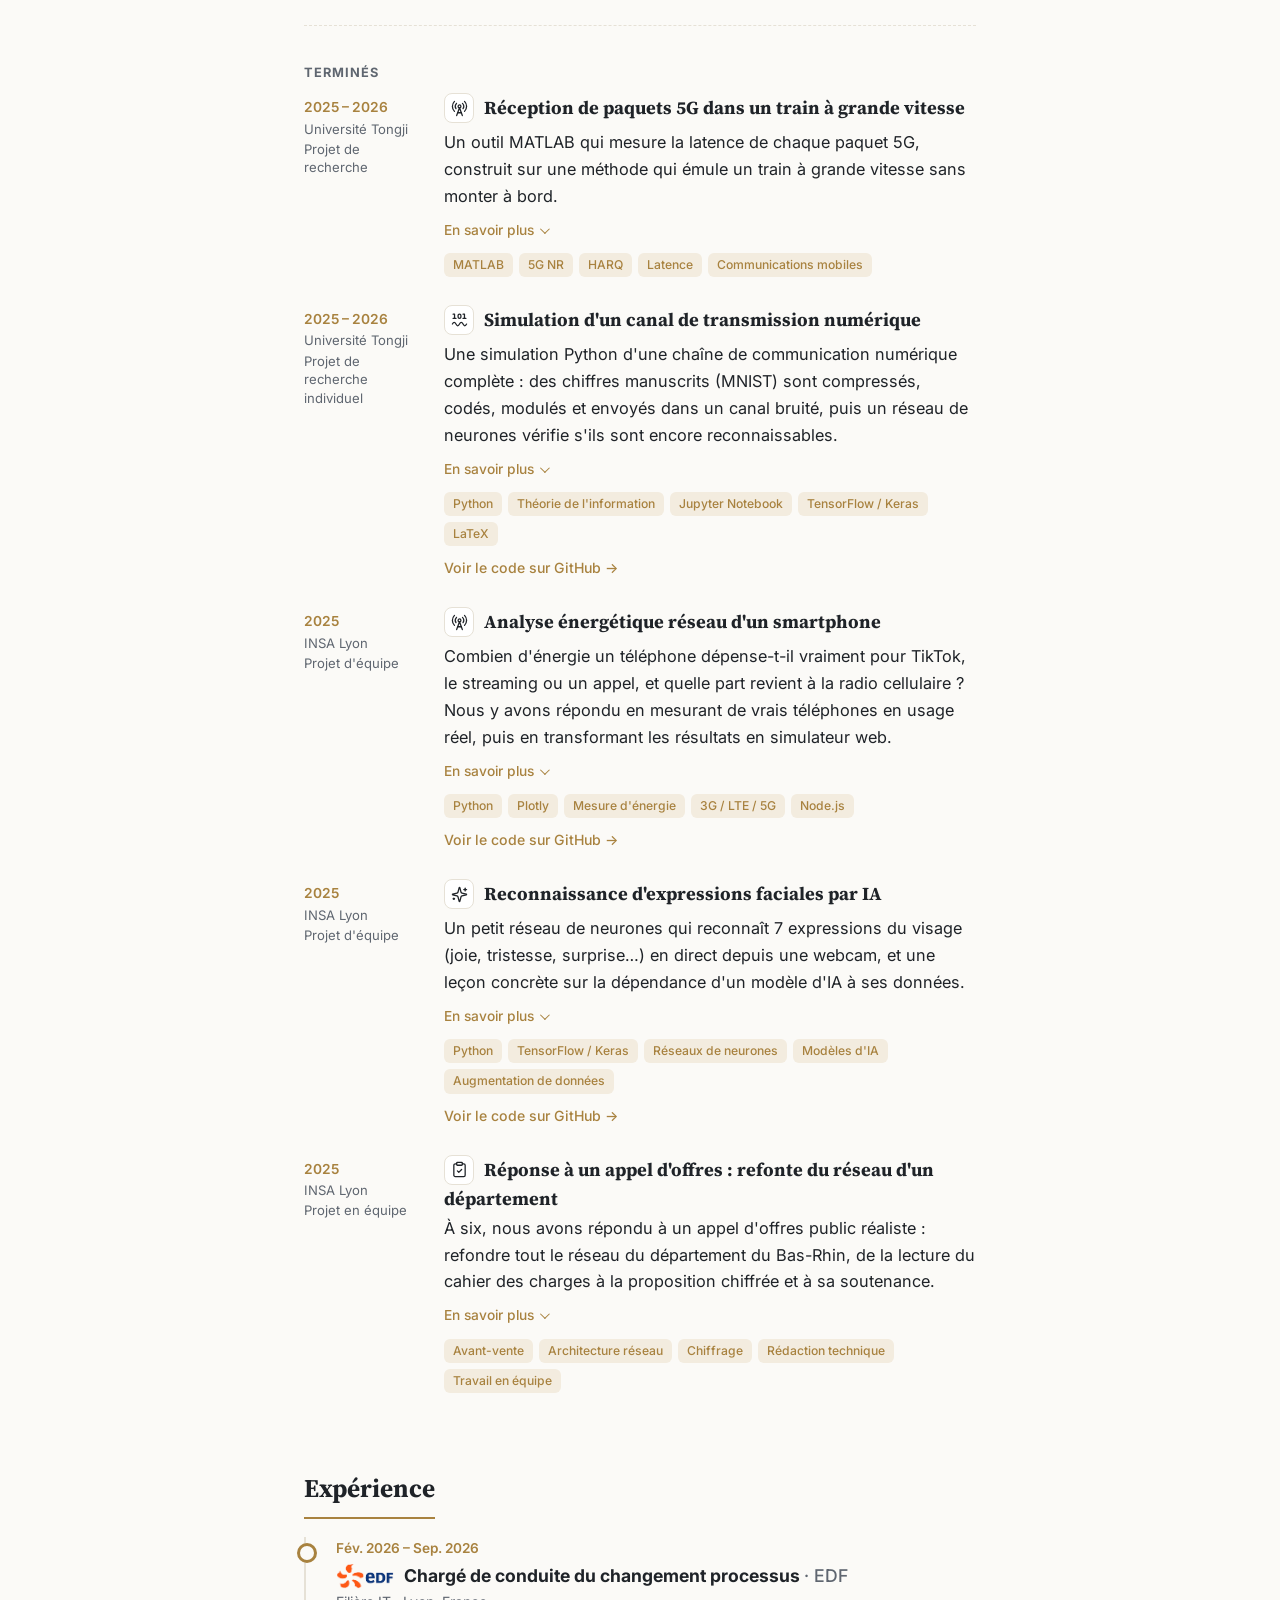
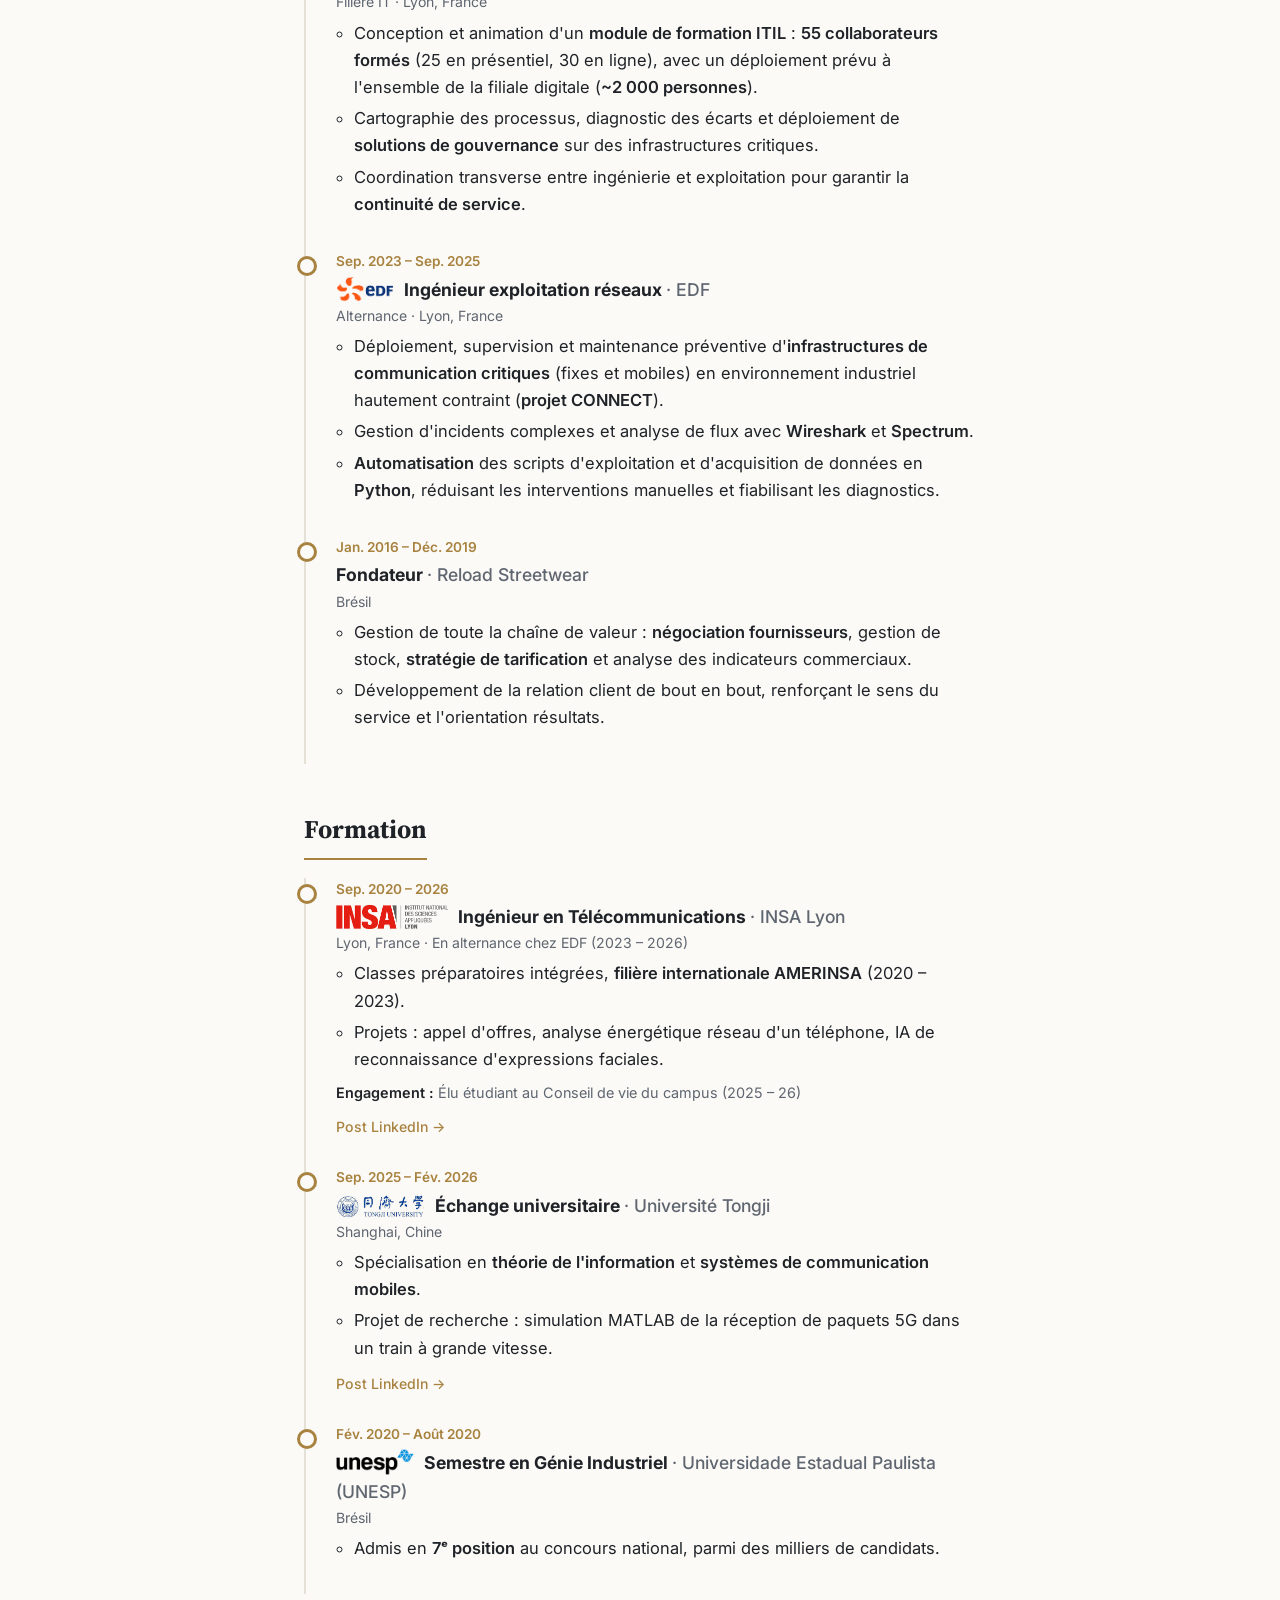
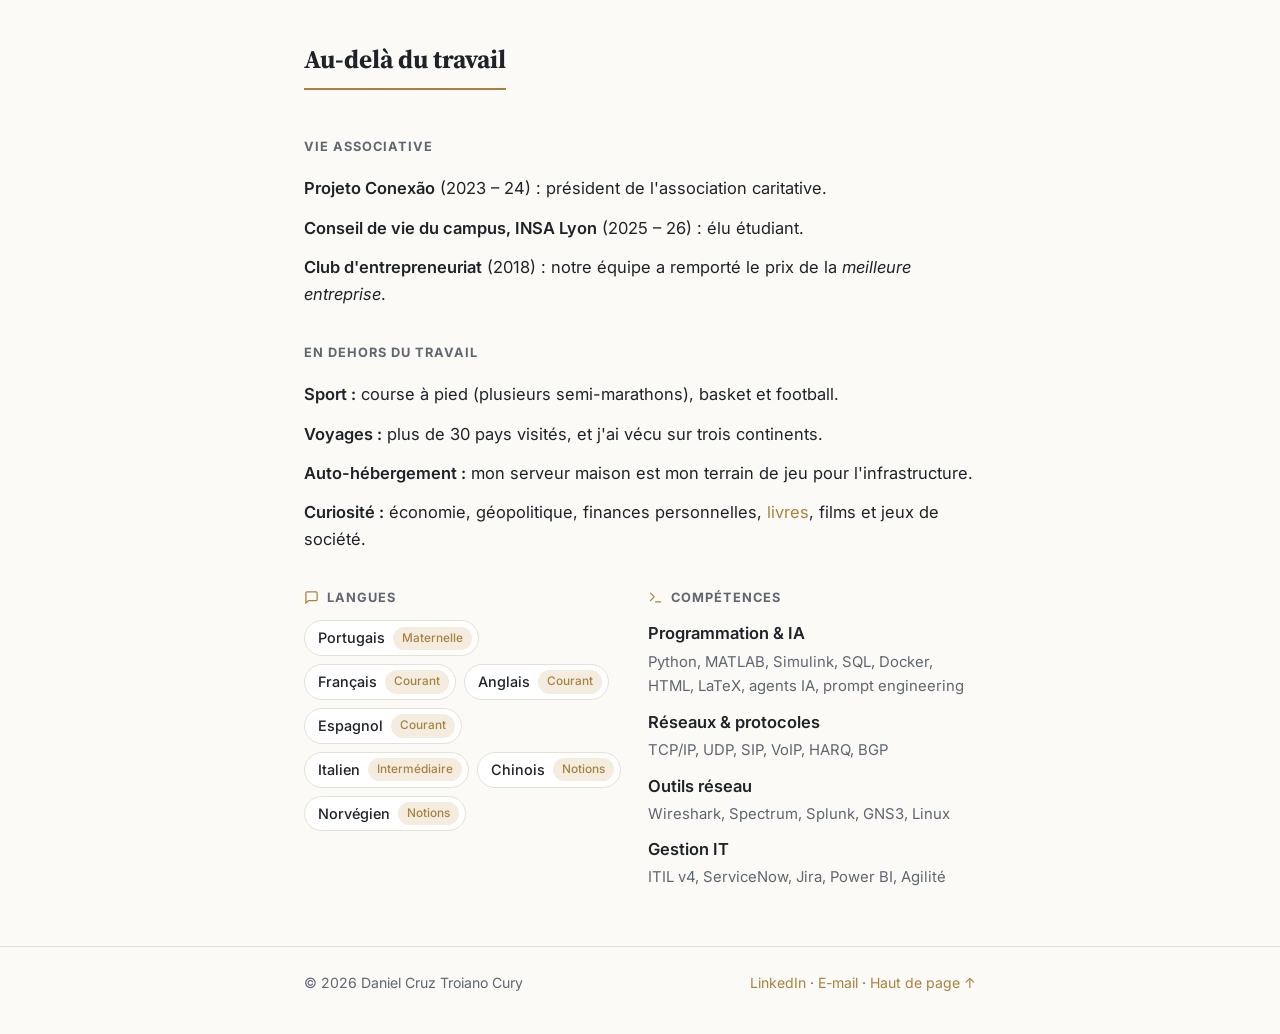
==== commit aa2cddda: "ajustando site" ====
--- a/fr/index.html
+++ b/fr/index.html
@@ -96,8 +96,9 @@
         <summary>En savoir plus</summary>
         <!-- TODO : décrire les vraies fonctionnalités et la stack -->
         <p>Un petit projet d'équipe, conçu par et pour un groupe d'amis qui s'entraînent ensemble. Au-delà du code, c'est l'occasion de pratiquer le <strong>travail en équipe</strong> : répartir les tâches, relire les modifications des autres et livrer par petites itérations.</p>
-      </details>
-      <ul class="tags"><li>Web</li><li>HTML/CSS</li><li>Travail en équipe</li></ul>
+        <p>Nous le développons aussi avec des outils d'<strong>IA générative</strong> : rédiger des instructions précises (<strong>prompt engineering</strong>), puis relire et tester le code généré avant de l'intégrer au projet.</p>
+      </details>
+      <ul class="tags"><li>Web</li><li>HTML/CSS</li><li>IA générative</li><li>Prompt engineering</li><li>Travail en équipe</li></ul>
     </article>
 
     <h3 class="sub">Terminés</h3>
@@ -158,14 +159,16 @@
     </article>
 
     <article class="card">
-      <div class="label"><span class="pill">INSA Lyon</span><span>Projet académique</span></div>
-      <h4>Réponse à un appel d'offres</h4>
-      <p class="summary">Répondre à un appel d'offres télécom réaliste, de l'analyse du cahier des charges à la proposition finale.</p>
-      <details>
-        <summary>En savoir plus</summary>
-        <p>Un exercice en équipe proche du métier de consultant : <strong>analyse du besoin client</strong>, conception d'une solution technique, chiffrage, puis <strong>rédaction et soutenance de la proposition</strong>.</p>
-      </details>
-      <ul class="tags"><li>Avant-vente</li><li>Conception de solution</li><li>Travail en équipe</li></ul>
+      <div class="label"><span class="pill">2025</span><span>INSA Lyon</span><span>Projet en équipe</span></div>
+      <h4><span class="emoji" aria-hidden="true"><svg viewBox="0 0 24 24" fill="none" stroke="currentColor" stroke-width="1.8" stroke-linecap="round" stroke-linejoin="round"><rect width="8" height="4" x="8" y="2" rx="1" ry="1"/><path d="M16 4h2a2 2 0 0 1 2 2v14a2 2 0 0 1-2 2H6a2 2 0 0 1-2-2V6a2 2 0 0 1 2-2h2"/><path d="m9 14 2 2 4-4"/></svg></span>Réponse à un appel d'offres : refonte du réseau d'un département</h4>
+      <p class="summary">À six, nous avons répondu à un appel d'offres public réaliste : refondre tout le réseau du département du Bas-Rhin, de la lecture du cahier des charges à la proposition chiffrée et à sa soutenance.</p>
+      <details>
+        <summary>En savoir plus</summary>
+        <p>Inspiré d'un vrai marché public, le département du Bas-Rhin souhaitait moderniser le réseau qui relie tous ses sites : remplacer l'ancienne <strong>boucle ATM</strong> de son réseau métropolitain, refaire les <strong>LAN</strong> de sa DSIT et de ses sites principaux et annexes, raccorder ses <strong>117 Maisons du Rhin</strong>, et ajouter du <strong>Wi-Fi</strong> et de la <strong>ToIP</strong> sécurisés. Dans le rôle d'un opérateur, avec HPE Aruba comme équipementier, nous avons proposé une <strong>architecture SD-WAN à triple redondance</strong> (lien dédié, tunnel MPLS sur 4G, boucle ERPS en secours), déployée en quatre sous-phases sur environ 15 mois.</p>
+        <p>En tant qu'<strong>ingénieur d'affaires</strong>, j'étais chargé du <strong>chiffrage</strong> : choix des références techniques (commutateurs, routeurs, pare-feux, bornes Wi-Fi, IPBX), dénombrement des équipements par site, coordination avec le fournisseur et construction de la <strong>décomposition des coûts</strong>, pour un total d'environ <strong>1 M€ HT</strong> (équipements, main-d'œuvre, spare, transfert de compétences et maintenance).</p>
+        <p>J'y ai appris à <strong>lire un cahier des charges technique et en dégager les besoins du client</strong>, à <strong>rédiger des documents techniques</strong> (mémoire technique, dossiers d'architecture et livrables projet), à <strong>travailler en équipe avec des rôles et des échéances clairs</strong>, et à <strong>présenter et défendre une offre</strong> face aux représentants du client.</p>
+      </details>
+      <ul class="tags"><li>Avant-vente</li><li>Architecture réseau</li><li>Chiffrage</li><li>Rédaction technique</li><li>Travail en équipe</li></ul>
     </article>
   </section>
 
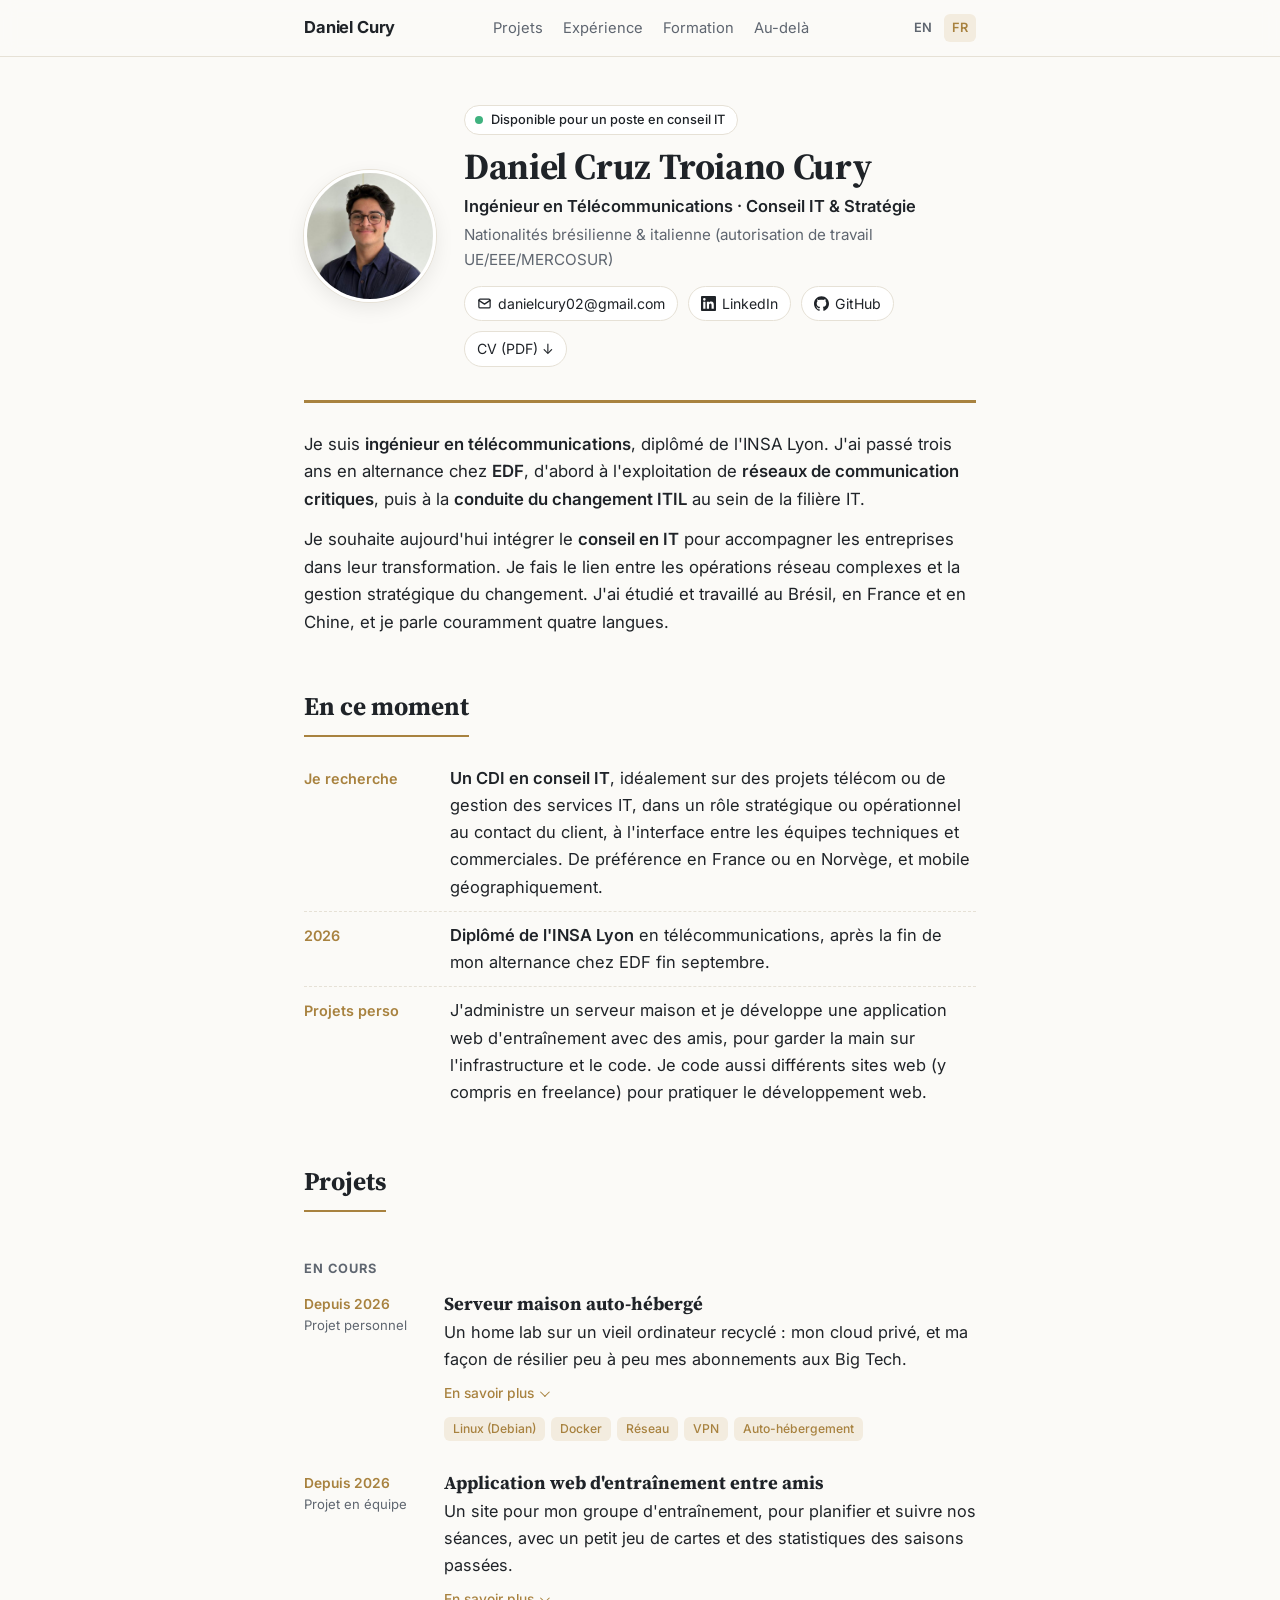
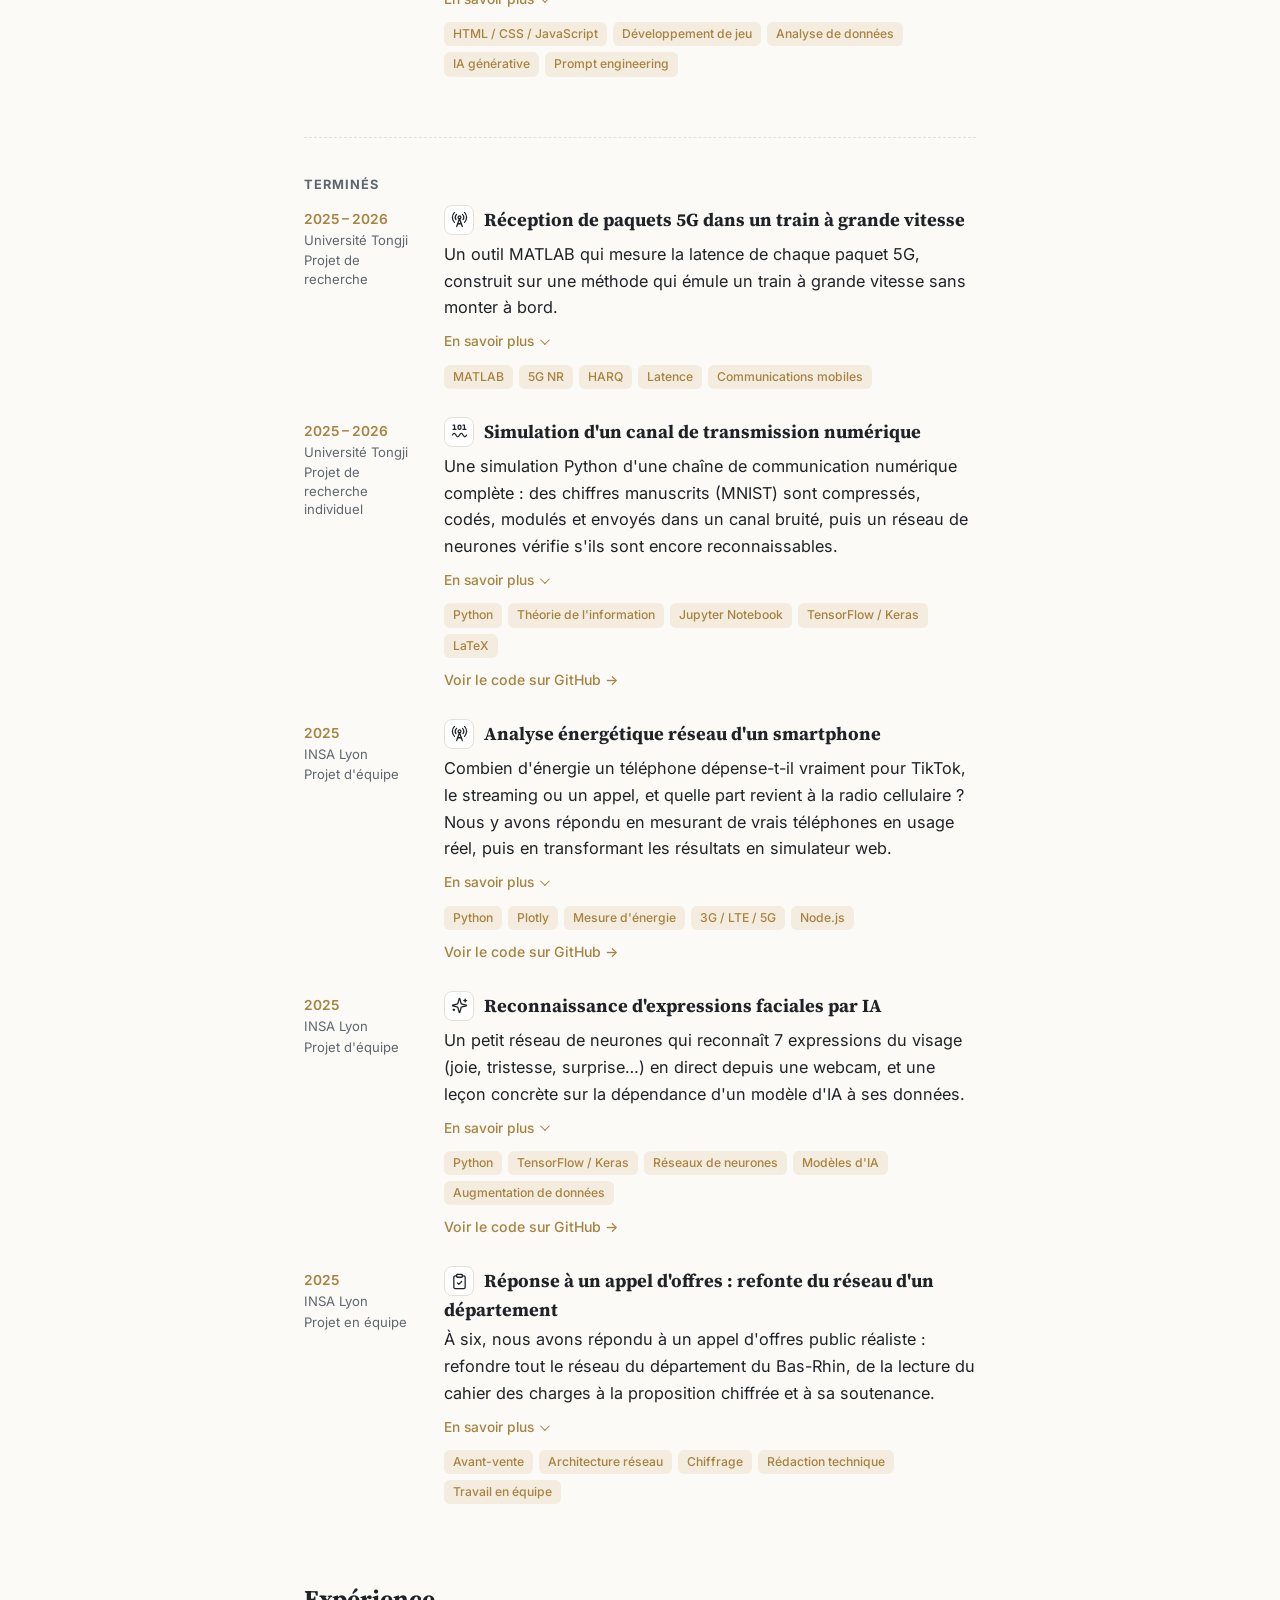
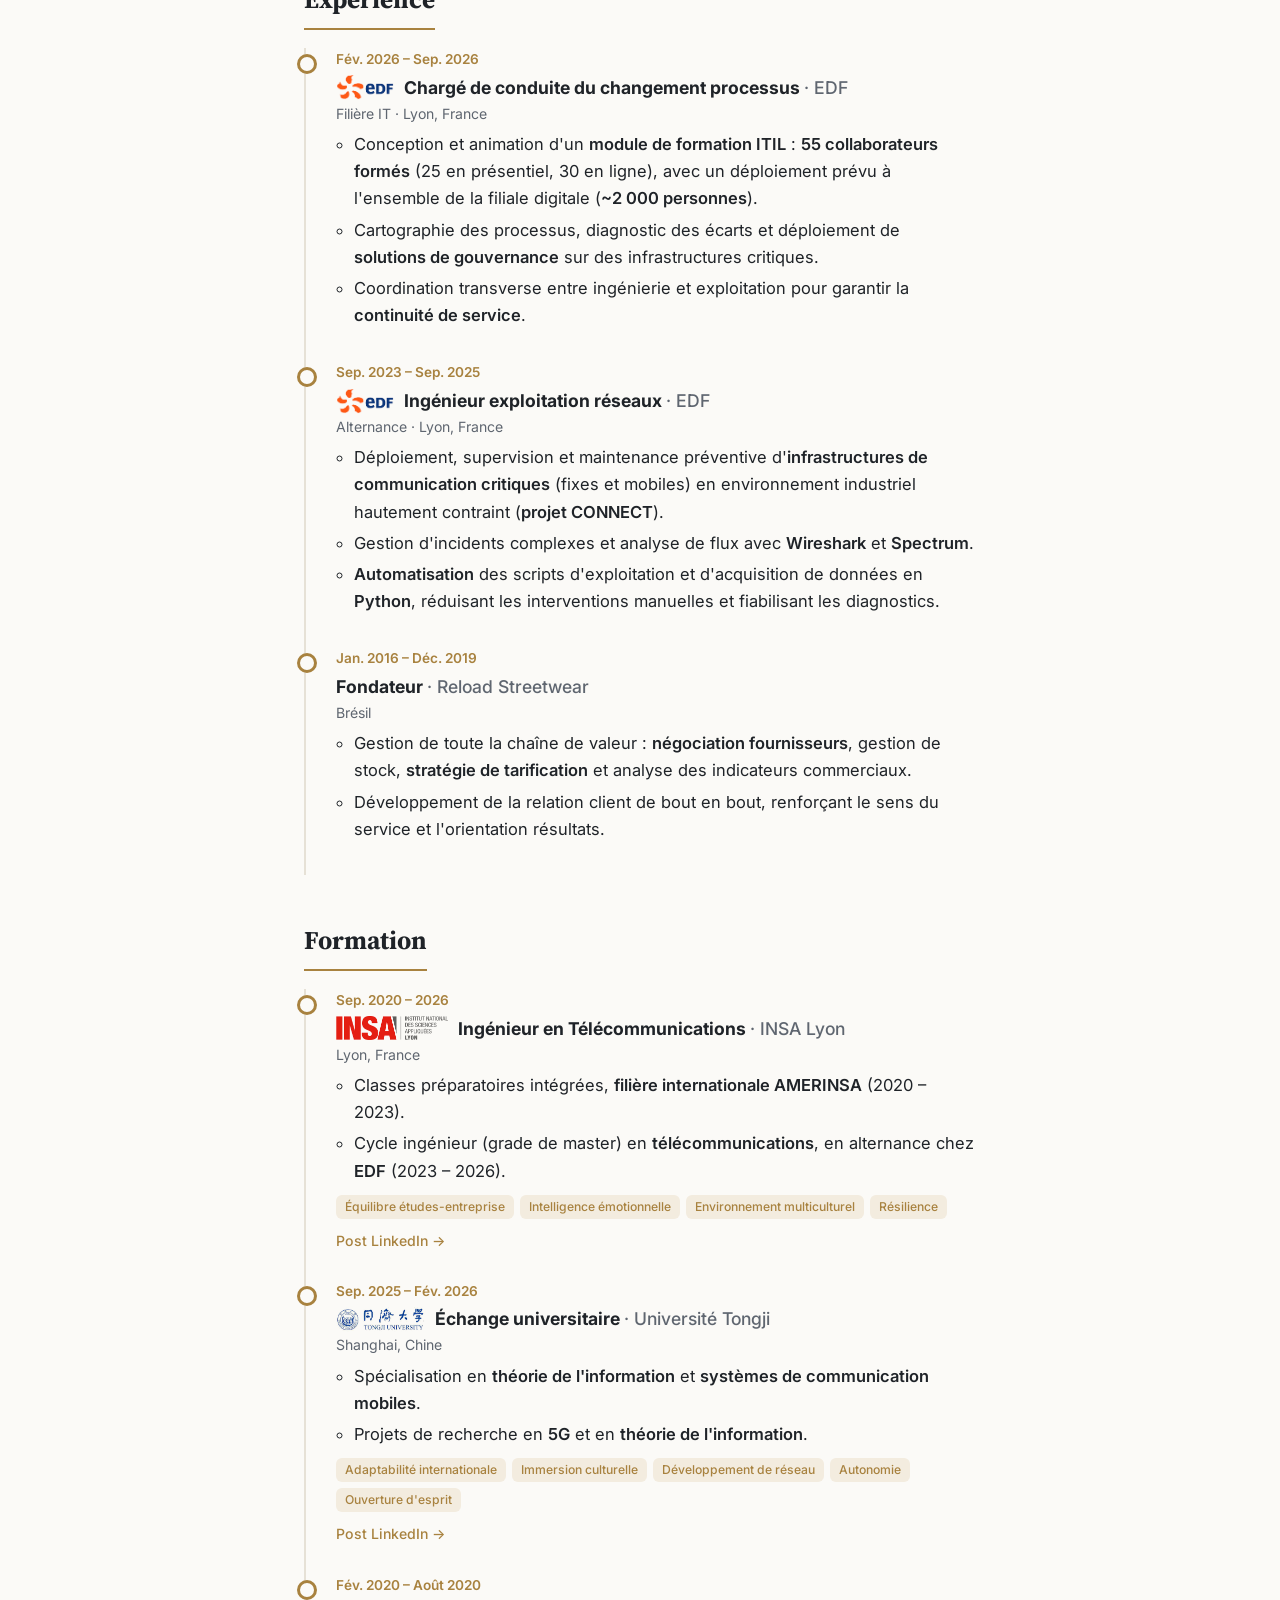
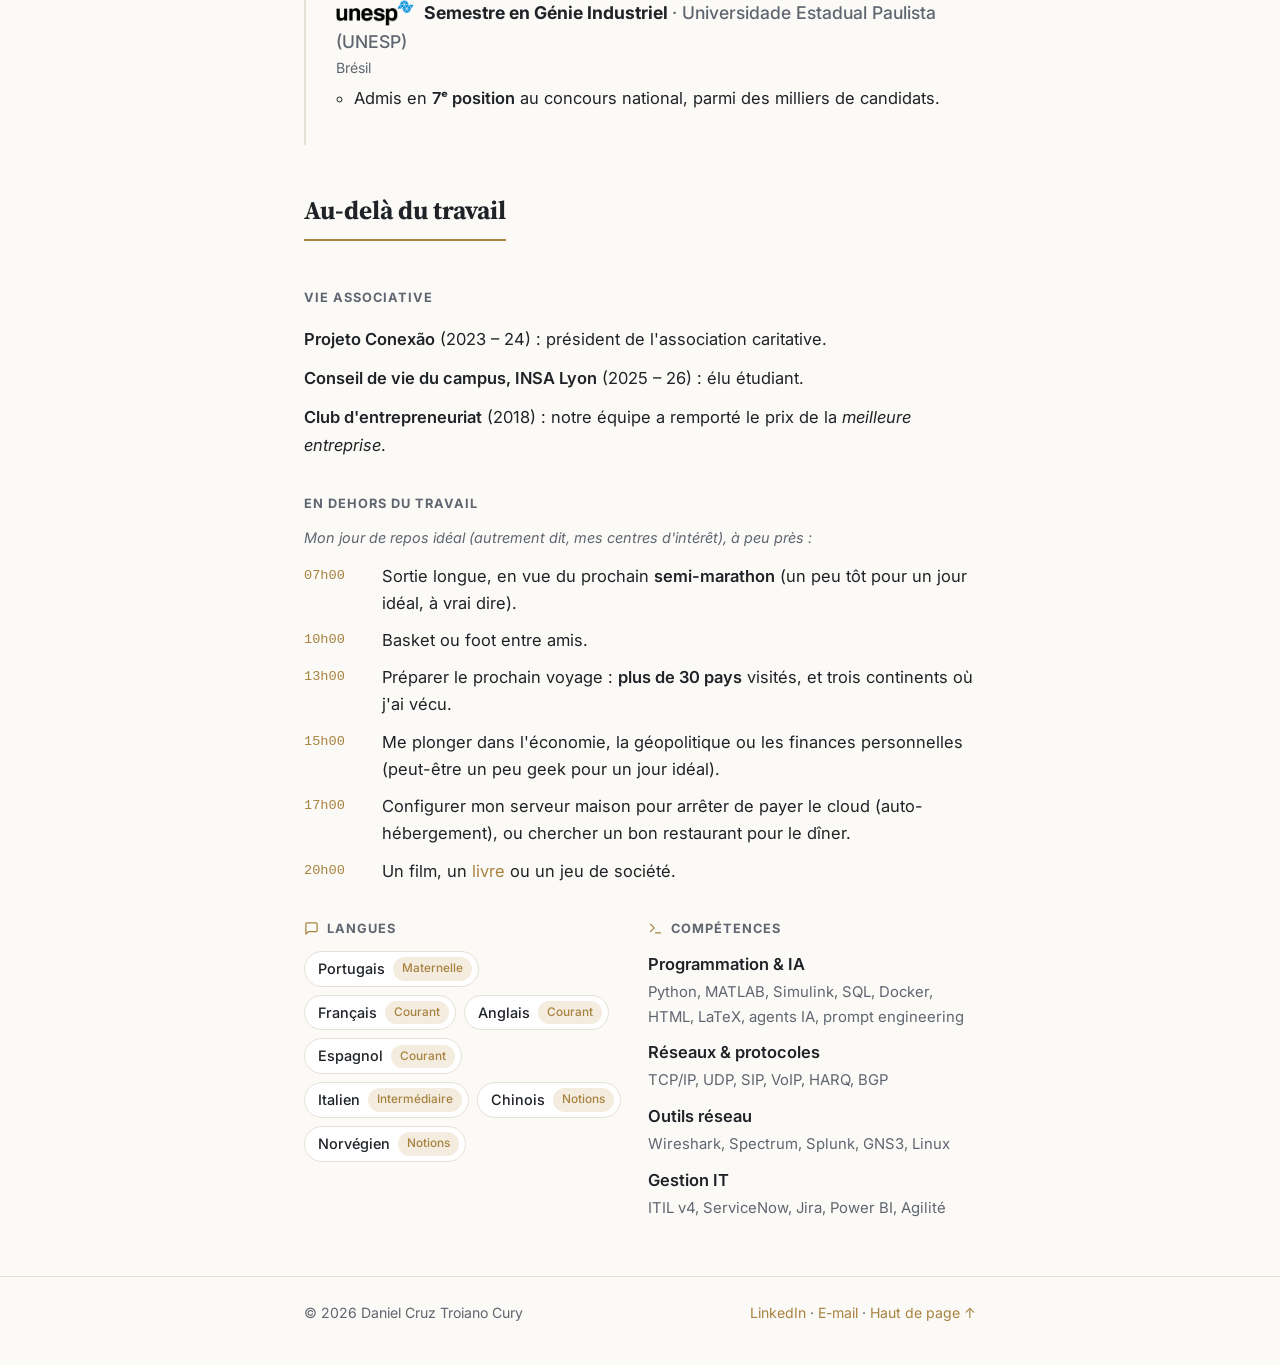
==== commit 2662301b: "arrumando o site" ====
--- a/fr/index.html
+++ b/fr/index.html
@@ -10,7 +10,7 @@
   <link rel="preconnect" href="https://fonts.googleapis.com">
   <link rel="preconnect" href="https://fonts.gstatic.com" crossorigin>
   <link href="https://fonts.googleapis.com/css2?family=Inter:wght@400;500;600;700&family=Source+Serif+4:wght@600;700&display=swap" rel="stylesheet">
-  <link rel="stylesheet" href="../assets/style.css?v=6">
+  <link rel="stylesheet" href="../assets/style.css?v=11">
   <link rel="icon" href="../assets/favicon.svg" type="image/svg+xml">
   <link rel="icon" href="../assets/favicon-32.png" sizes="32x32" type="image/png">
   <link rel="apple-touch-icon" href="../assets/apple-touch-icon.png">
@@ -63,7 +63,7 @@
   <section id="now">
     <h2>En ce moment</h2>
     <ul class="now">
-      <li><span class="when">Je recherche</span><span><strong>Un CDI en conseil IT</strong>, idéalement sur des projets de transformation télécom, réseau ou de gestion des services IT. Ouvert à la France et au reste de l'Europe.</span></li>
+      <li><span class="when">Je recherche</span><span><strong>Un CDI en conseil IT</strong>, idéalement sur des projets télécom ou de gestion des services IT, dans un rôle stratégique ou opérationnel au contact du client, à l'interface entre les équipes techniques et commerciales. De préférence en France ou en Norvège, et mobile géographiquement.</span></li>
       <li><span class="when">2026</span><span><strong>Diplômé de l'INSA Lyon</strong> en télécommunications, après la fin de mon alternance chez EDF fin septembre.</span></li>
       <li><span class="when">Projets perso</span><span>J'administre un serveur maison et je développe une application web d'entraînement avec des amis, pour garder la main sur l'infrastructure et le code. Je code aussi différents sites web (y compris en freelance) pour pratiquer le développement web.</span></li>
     </ul>
@@ -78,27 +78,27 @@
     <article class="card">
       <div class="label"><span class="pill">Depuis 2026</span><span>Projet personnel</span></div>
       <h4>Serveur maison auto-hébergé</h4>
-      <p class="summary">Un petit home lab où j'héberge mes propres services et pratique l'administration Linux et réseau.</p>
-      <details>
-        <summary>En savoir plus</summary>
-        <!-- TODO : adapter à ce que vous faites tourner réellement -->
-        <p>J'ai installé et je maintiens un <strong>serveur Linux à la maison</strong> qui fait tourner des <strong>services conteneurisés avec Docker</strong>. C'est une façon concrète de continuer à pratiquer ce que j'utilisais en entreprise : <strong>réseau, supervision, sauvegardes et sécurisation</strong>, sur une infrastructure dont je suis entièrement responsable.</p>
-        <p>L'objectif de départ était d'accéder aux services brésiliens depuis la France sans payer d'abonnement VPN. C'est ensuite devenu une vraie démarche pour me passer des Big Tech : l'objectif est d'être autonome pour la plupart de mes besoins numériques.</p>
-      </details>
-      <ul class="tags"><li>Linux</li><li>Docker</li><li>Réseau</li><li>Auto-hébergement</li></ul>
+      <p class="summary">Un home lab sur un vieil ordinateur recyclé : mon cloud privé, et ma façon de résilier peu à peu mes abonnements aux Big Tech.</p>
+      <details>
+        <summary>En savoir plus</summary>
+        <p>Le serveur tourne sur un <strong>ancien ordinateur familial</strong> avec des disques externes pour le stockage, sous <strong>Debian 13</strong>, administré <strong>uniquement en SSH</strong>. Ses services tournent dans des <strong>conteneurs Docker</strong> gérés avec <strong>Portainer</strong> : <strong>Jellyfin</strong> pour le streaming multimédia, <strong>WireGuard (wg-easy)</strong> et <strong>Tailscale</strong> pour le VPN et l'accès à distance, et quelques autres.</p>
+        <p>L'objectif de départ était d'accéder aux services brésiliens depuis la France sans payer d'abonnement VPN : c'est chose faite, je n'en paie plus. C'est ensuite devenu une démarche plus large pour me passer des Big Tech, avec l'objectif d'être autonome pour la plupart de mes besoins numériques.</p>
+        <p>C'est une façon concrète de continuer à pratiquer l'<strong>administration Linux, le réseau, les sauvegardes et la sécurisation</strong> sur une infrastructure dont je suis entièrement responsable. La connexion internet du lieu où se trouve le serveur a coupé plusieurs fois pendant l'installation : une bonne leçon sur la préparation des interventions à distance.</p>
+      </details>
+      <ul class="tags"><li>Linux (Debian)</li><li>Docker</li><li>Réseau</li><li>VPN</li><li>Auto-hébergement</li></ul>
     </article>
 
     <article class="card">
       <div class="label"><span class="pill">Depuis 2026</span><span>Projet en équipe</span></div>
       <h4>Application web d'entraînement entre amis</h4>
-      <p class="summary">Un site que nous construisons ensemble pour planifier et suivre nos entraînements.</p>
-      <details>
-        <summary>En savoir plus</summary>
-        <!-- TODO : décrire les vraies fonctionnalités et la stack -->
-        <p>Un petit projet d'équipe, conçu par et pour un groupe d'amis qui s'entraînent ensemble. Au-delà du code, c'est l'occasion de pratiquer le <strong>travail en équipe</strong> : répartir les tâches, relire les modifications des autres et livrer par petites itérations.</p>
+      <p class="summary">Un site pour mon groupe d'entraînement, pour planifier et suivre nos séances, avec un petit jeu de cartes et des statistiques des saisons passées.</p>
+      <details>
+        <summary>En savoir plus</summary>
+        <p>Le groupe existe depuis <strong>2021</strong> : des amis qui se motivent mutuellement à s'entraîner régulièrement. Ces années m'ont beaucoup appris sur la <strong>motivation, la régularité et la résilience</strong>. En 2026, nous lui avons donné son propre site, développé en <strong>HTML, CSS et JavaScript</strong> natifs.</p>
+        <p>En plus du suivi des entraînements, le site propose un petit <strong>jeu de cartes</strong> que j'ai conçu et développé, et une partie d'<strong>analyse de données</strong> sur les saisons passées. Il mêle développement web, un peu d'analyse de données et une bonne dose de <strong>créativité</strong>.</p>
         <p>Nous le développons aussi avec des outils d'<strong>IA générative</strong> : rédiger des instructions précises (<strong>prompt engineering</strong>), puis relire et tester le code généré avant de l'intégrer au projet.</p>
       </details>
-      <ul class="tags"><li>Web</li><li>HTML/CSS</li><li>IA générative</li><li>Prompt engineering</li><li>Travail en équipe</li></ul>
+      <ul class="tags"><li>HTML / CSS / JavaScript</li><li>Développement de jeu</li><li>Analyse de données</li><li>IA générative</li><li>Prompt engineering</li></ul>
     </article>
 
     <h3 class="sub">Terminés</h3>
@@ -215,12 +215,12 @@
       <li>
         <div class="date">Sep. 2020 – 2026</div>
         <h4><img class="logo" src="../assets/logos/insa.png" alt="INSA Lyon logo">Ingénieur en Télécommunications <span class="org">· INSA Lyon</span></h4>
-        <p class="place">Lyon, France · En alternance chez EDF (2023 – 2026)</p>
+        <p class="place">Lyon, France</p>
         <ul class="points">
           <li>Classes préparatoires intégrées, <strong>filière internationale AMERINSA</strong> (2020 – 2023).</li>
-          <li>Projets : appel d'offres, analyse énergétique réseau d'un téléphone, IA de reconnaissance d'expressions faciales.</li>
-        </ul>
-        <p class="activities"><strong>Engagement :</strong> Élu étudiant au Conseil de vie du campus (2025 – 26)</p>
+          <li>Cycle ingénieur (grade de master) en <strong>télécommunications</strong>, en alternance chez <strong>EDF</strong> (2023 – 2026).</li>
+        </ul>
+        <ul class="tags"><li>Équilibre études-entreprise</li><li>Intelligence émotionnelle</li><li>Environnement multiculturel</li><li>Résilience</li></ul>
         <div class="links"><a href="https://lnkd.in/p/dhd4Z_J3" target="_blank" rel="noopener">Post LinkedIn →</a></div>
       </li>
       <li>
@@ -229,8 +229,9 @@
         <p class="place">Shanghai, Chine</p>
         <ul class="points">
           <li>Spécialisation en <strong>théorie de l'information</strong> et <strong>systèmes de communication mobiles</strong>.</li>
-          <li>Projet de recherche : simulation MATLAB de la réception de paquets 5G dans un train à grande vitesse.</li>
-        </ul>
+          <li>Projets de recherche en <strong>5G</strong> et en <strong>théorie de l'information</strong>.</li>
+        </ul>
+        <ul class="tags"><li>Adaptabilité internationale</li><li>Immersion culturelle</li><li>Développement de réseau</li><li>Autonomie</li><li>Ouverture d'esprit</li></ul>
         <div class="links"><a href="https://lnkd.in/p/dzSNV_Au" target="_blank" rel="noopener">Post LinkedIn →</a></div>
       </li>
       <li>
@@ -256,12 +257,15 @@
     </ul>
 
     <h3 class="sub">En dehors du travail</h3>
-    <ul class="plain">
-      <li><strong>Sport :</strong> course à pied (plusieurs semi-marathons), basket et football.</li>
-      <li><strong>Voyages :</strong> plus de 30 pays visités, et j'ai vécu sur trois continents.</li>
-      <li><strong>Auto-hébergement :</strong> mon serveur maison est mon terrain de jeu pour l'infrastructure.</li>
-      <li><strong>Curiosité :</strong> économie, géopolitique, finances personnelles, <a href="https://daniel-cury.github.io/bibliotecury/" target="_blank" rel="noopener">livres</a>, films et jeux de société.</li>
-    </ul>
+    <p class="aside">Mon jour de repos idéal (autrement dit, mes centres d'intérêt), à peu près :</p>
+    <ol class="day">
+      <li><time>07h00</time><span>Sortie longue, en vue du prochain <strong>semi-marathon</strong> (un peu tôt pour un jour idéal, à vrai dire).</span></li>
+      <li><time>10h00</time><span>Basket ou foot entre amis.</span></li>
+      <li><time>13h00</time><span>Préparer le prochain voyage : <strong>plus de 30 pays</strong> visités, et trois continents où j'ai vécu.</span></li>
+      <li><time>15h00</time><span>Me plonger dans l'économie, la géopolitique ou les finances personnelles (peut-être un peu geek pour un jour idéal).</span></li>
+      <li><time>17h00</time><span>Configurer mon serveur maison pour arrêter de payer le cloud (auto-hébergement), ou chercher un bon restaurant pour le dîner.</span></li>
+      <li><time>20h00</time><span>Un film, un <a href="https://daniel-cury.github.io/bibliotecury/" target="_blank" rel="noopener">livre</a> ou un jeu de société.</span></li>
+    </ol>
 
     <div class="grid-2">
       <div>
--- a/assets/style.css
+++ b/assets/style.css
@@ -379,6 +379,22 @@
 .skills dt:first-child { margin-top: 0; }
 .skills dd { margin: 2px 0 0; color: var(--muted); font-size: 0.93rem; }
 
+/* Outside work: an ideal day off, hour by hour */
+.aside { margin: 0 0 8px; color: var(--muted); font-size: 0.9rem; font-style: italic; }
+.day { list-style: none; margin: 0; padding: 0; }
+.day li {
+  display: grid;
+  grid-template-columns: 64px 1fr;
+  gap: 14px;
+  padding: 5px 0;
+}
+.day time {
+  font-family: ui-monospace, SFMono-Regular, Menlo, Consolas, monospace;
+  font-size: 0.85rem;
+  color: var(--accent);
+  padding-top: 2px;
+}
+
 /* ===== Footer ===== */
 footer {
   margin-top: 48px;
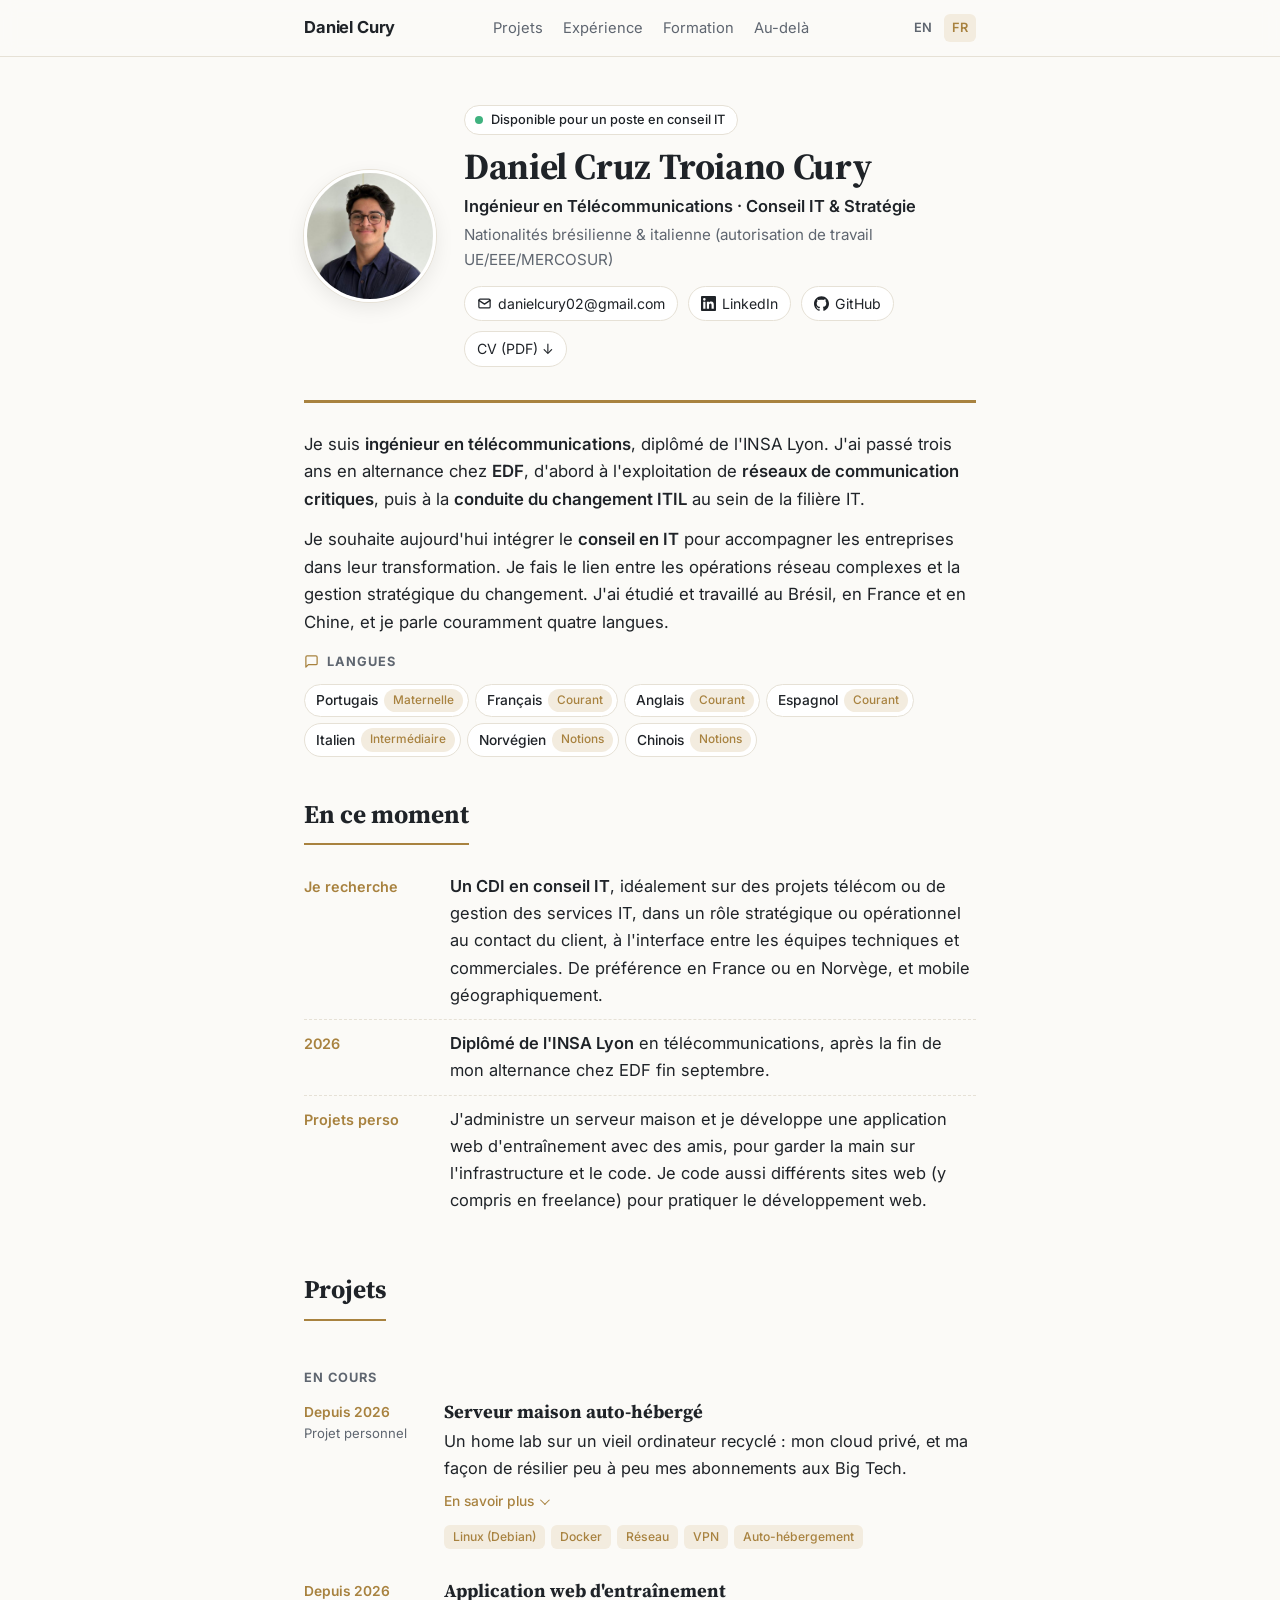
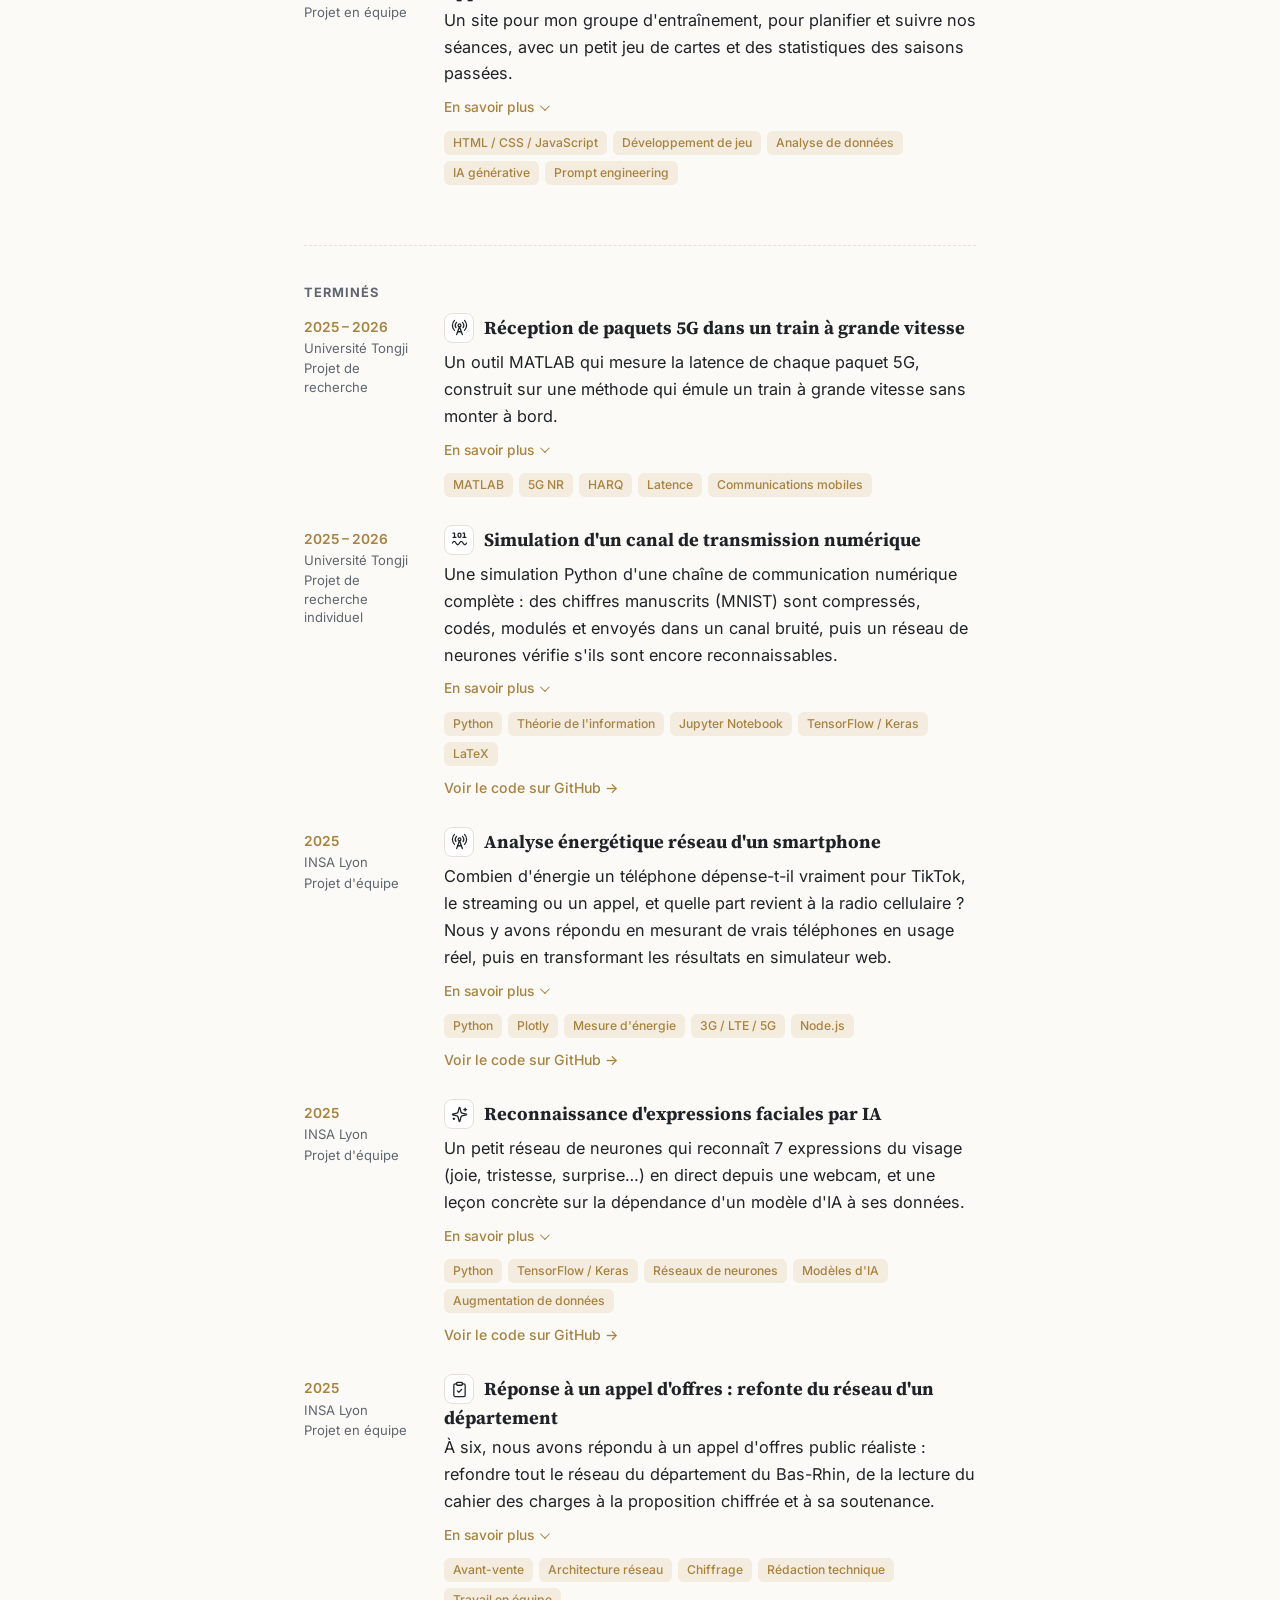
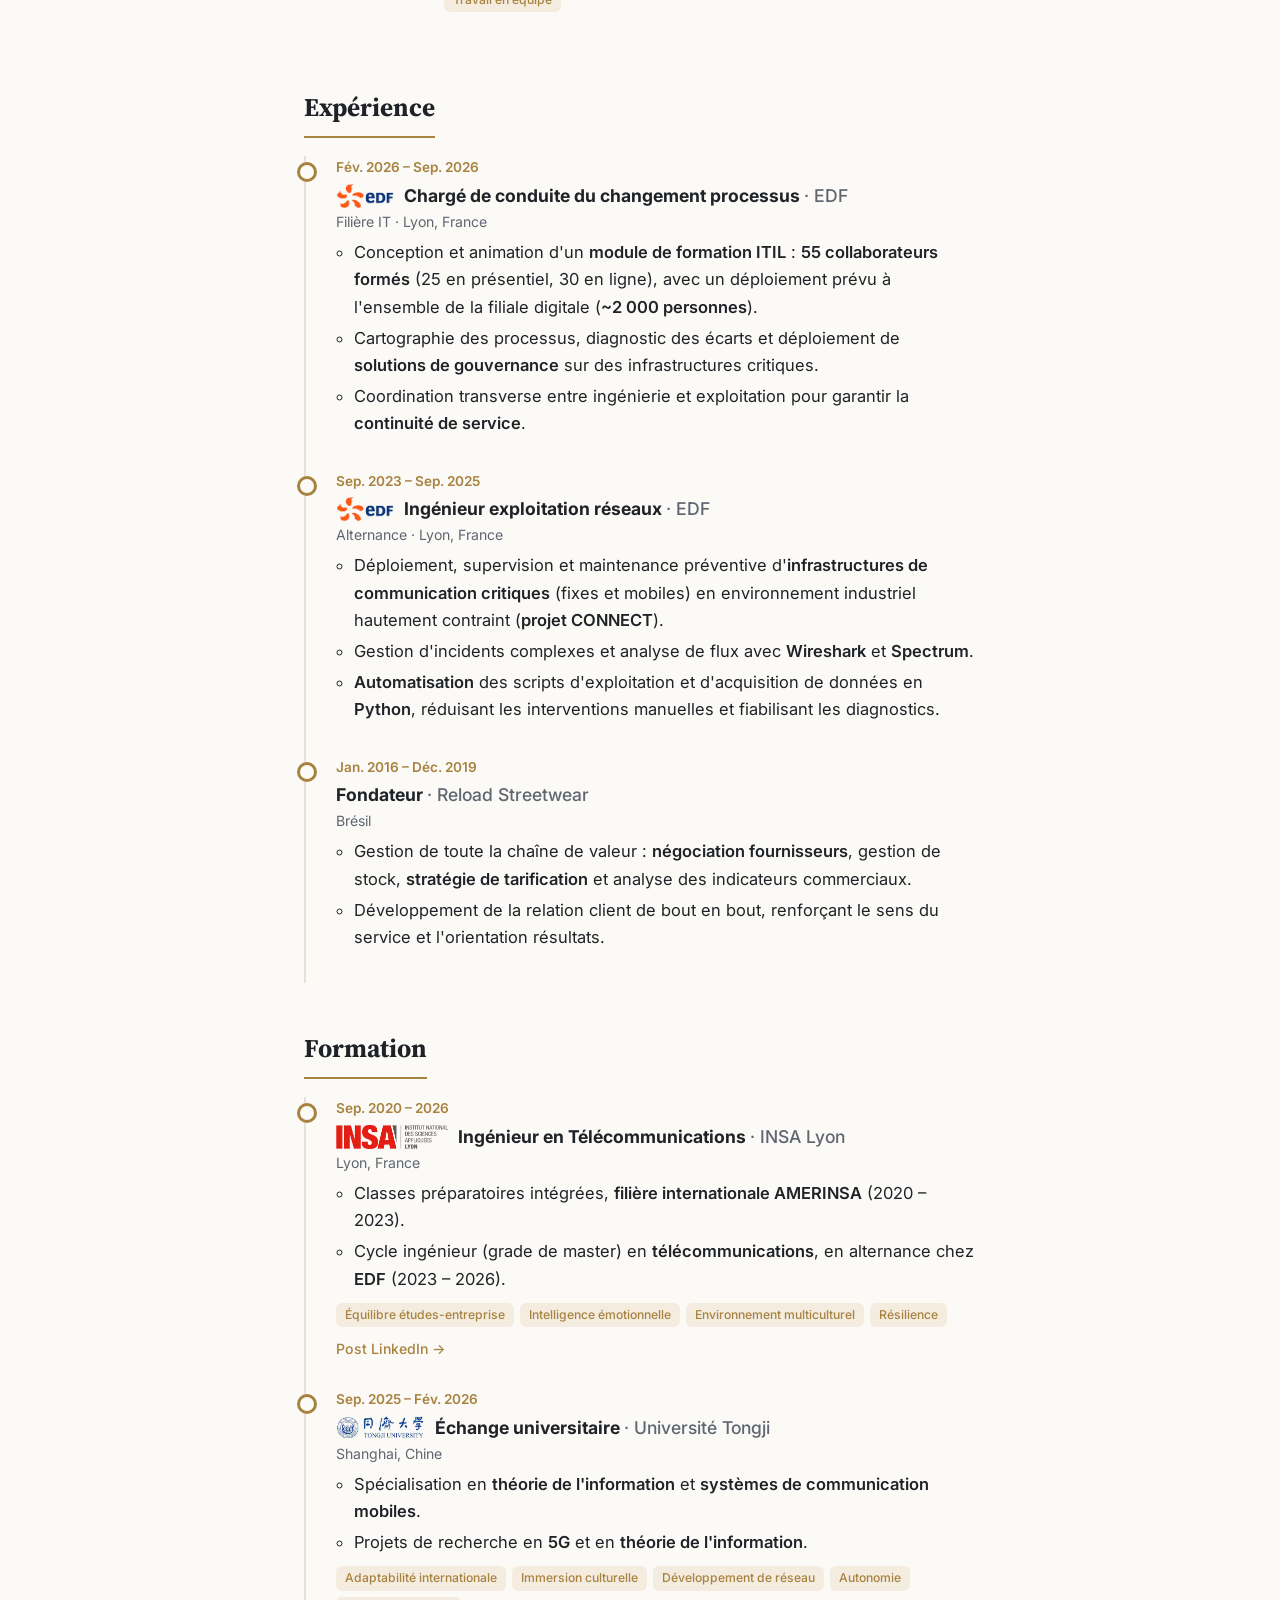
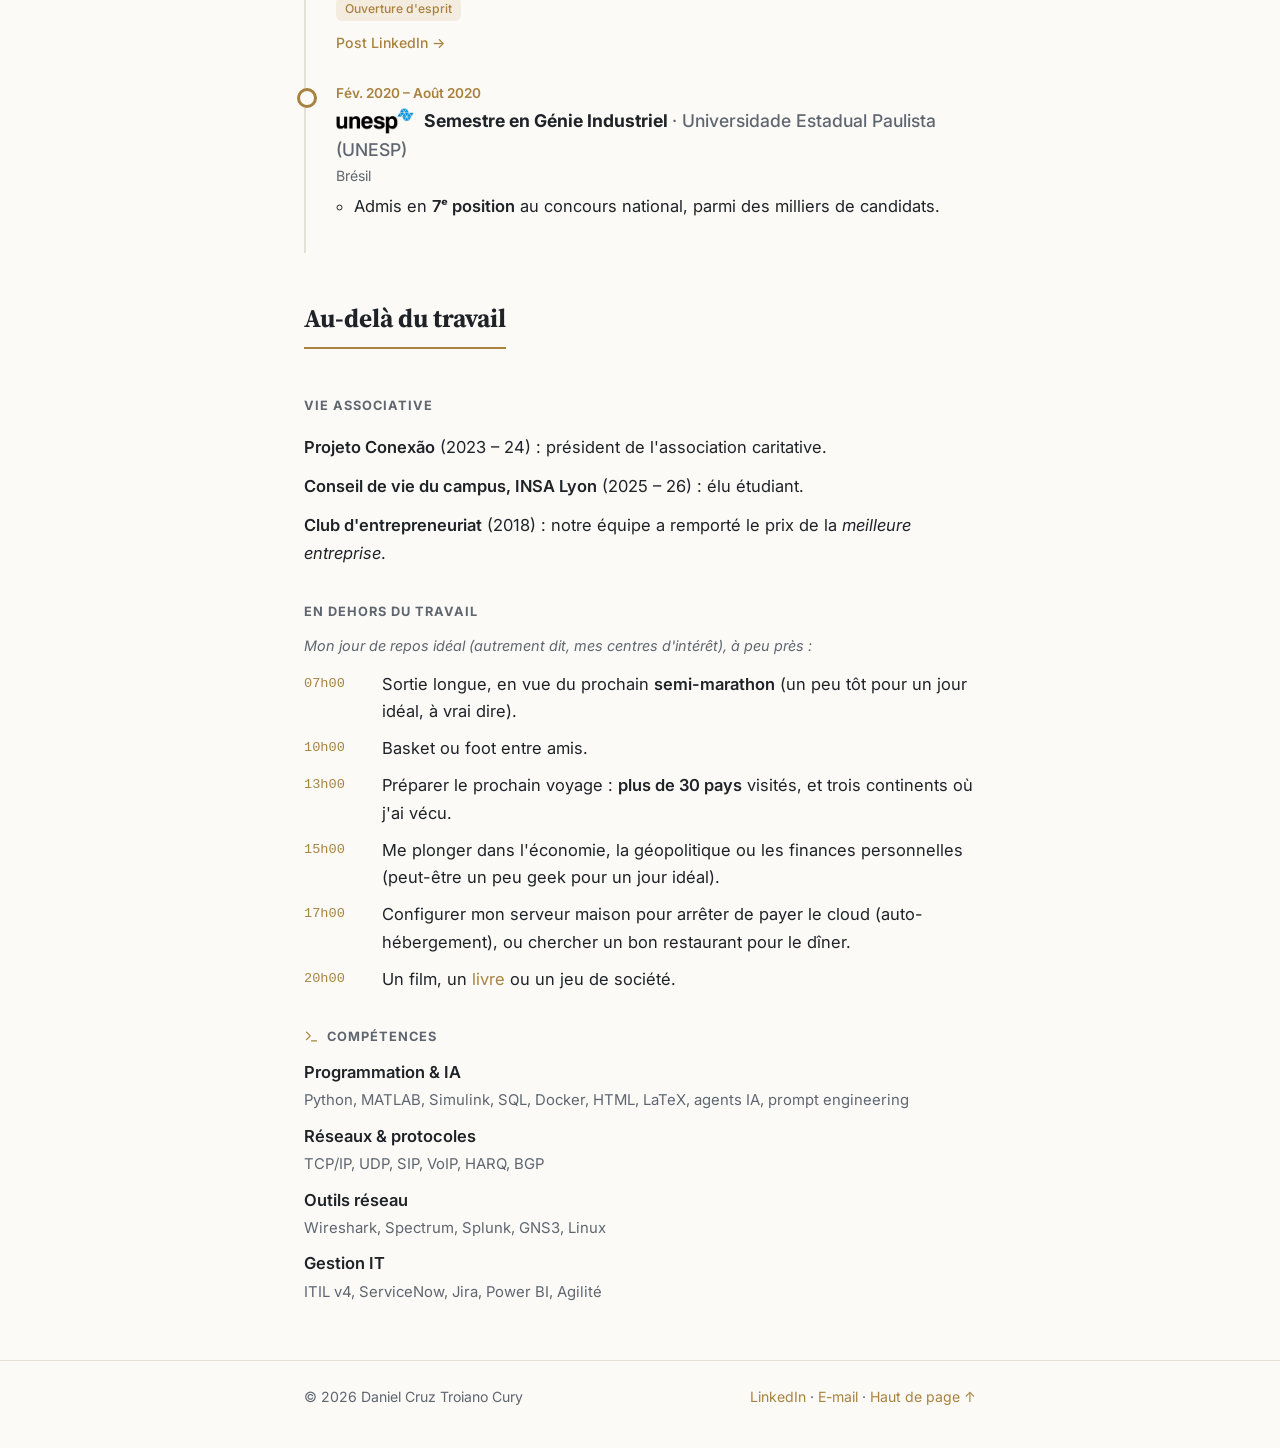
==== commit 73188360: "ajustes vicente" ====
--- a/fr/index.html
+++ b/fr/index.html
@@ -10,7 +10,7 @@
   <link rel="preconnect" href="https://fonts.googleapis.com">
   <link rel="preconnect" href="https://fonts.gstatic.com" crossorigin>
   <link href="https://fonts.googleapis.com/css2?family=Inter:wght@400;500;600;700&family=Source+Serif+4:wght@600;700&display=swap" rel="stylesheet">
-  <link rel="stylesheet" href="../assets/style.css?v=11">
+  <link rel="stylesheet" href="../assets/style.css?v=12">
   <link rel="icon" href="../assets/favicon.svg" type="image/svg+xml">
   <link rel="icon" href="../assets/favicon-32.png" sizes="32x32" type="image/png">
   <link rel="apple-touch-icon" href="../assets/apple-touch-icon.png">
@@ -59,6 +59,20 @@
     <p>Je souhaite aujourd'hui intégrer le <strong>conseil en IT</strong> pour accompagner les entreprises dans leur transformation. Je fais le lien entre les opérations réseau complexes et la gestion stratégique du changement. J'ai étudié et travaillé au Brésil, en France et en Chine, et je parle couramment quatre langues.</p>
   </div>
 
+  <!-- ===== Languages ===== -->
+  <div class="langs-top">
+    <h3 class="sub"><svg class="ico stroke" viewBox="0 0 24 24" aria-hidden="true"><path d="M21 15a2 2 0 0 1-2 2H7l-4 4V5a2 2 0 0 1 2-2h14a2 2 0 0 1 2 2z"/></svg>Langues</h3>
+    <ul class="levels langs">
+      <li><span>Portugais</span><em>Maternelle</em></li>
+      <li><span>Français</span><em>Courant</em></li>
+      <li><span>Anglais</span><em>Courant</em></li>
+      <li><span>Espagnol</span><em>Courant</em></li>
+      <li><span>Italien</span><em>Intermédiaire</em></li>
+      <li><span>Norvégien</span><em>Notions</em></li>
+      <li><span>Chinois</span><em>Notions</em></li>
+    </ul>
+  </div>
+
   <!-- ===== Now ===== -->
   <section id="now">
     <h2>En ce moment</h2>
@@ -90,7 +104,7 @@
 
     <article class="card">
       <div class="label"><span class="pill">Depuis 2026</span><span>Projet en équipe</span></div>
-      <h4>Application web d'entraînement entre amis</h4>
+      <h4>Application web d'entraînement</h4>
       <p class="summary">Un site pour mon groupe d'entraînement, pour planifier et suivre nos séances, avec un petit jeu de cartes et des statistiques des saisons passées.</p>
       <details>
         <summary>En savoir plus</summary>
@@ -267,33 +281,17 @@
       <li><time>20h00</time><span>Un film, un <a href="https://daniel-cury.github.io/bibliotecury/" target="_blank" rel="noopener">livre</a> ou un jeu de société.</span></li>
     </ol>
 
-    <div class="grid-2">
-      <div>
-        <h3 class="sub"><svg class="ico stroke" viewBox="0 0 24 24" aria-hidden="true"><path d="M21 15a2 2 0 0 1-2 2H7l-4 4V5a2 2 0 0 1 2-2h14a2 2 0 0 1 2 2z"/></svg>Langues</h3>
-        <ul class="levels">
-          <li><span>Portugais</span><em>Maternelle</em></li>
-          <li><span>Français</span><em>Courant</em></li>
-          <li><span>Anglais</span><em>Courant</em></li>
-          <li><span>Espagnol</span><em>Courant</em></li>
-          <li><span>Italien</span><em>Intermédiaire</em></li>
-          <li><span>Chinois</span><em>Notions</em></li>
-          <li><span>Norvégien</span><em>Notions</em></li>
-        </ul>
-      </div>
-      <div>
-        <h3 class="sub"><svg class="ico stroke" viewBox="0 0 24 24" aria-hidden="true"><path d="m4 17 6-6-6-6M12 19h8"/></svg>Compétences</h3>
-        <dl class="skills">
-          <dt>Programmation &amp; IA</dt>
-          <dd>Python, MATLAB, Simulink, SQL, Docker, HTML, LaTeX, agents IA, prompt engineering</dd>
-          <dt>Réseaux &amp; protocoles</dt>
-          <dd>TCP/IP, UDP, SIP, VoIP, HARQ, BGP</dd>
-          <dt>Outils réseau</dt>
-          <dd>Wireshark, Spectrum, Splunk, GNS3, Linux</dd>
-          <dt>Gestion IT</dt>
-          <dd>ITIL v4, ServiceNow, Jira, Power BI, Agilité</dd>
-        </dl>
-      </div>
-    </div>
+    <h3 class="sub"><svg class="ico stroke" viewBox="0 0 24 24" aria-hidden="true"><path d="m4 17 6-6-6-6M12 19h8"/></svg>Compétences</h3>
+    <dl class="skills">
+      <dt>Programmation &amp; IA</dt>
+      <dd>Python, MATLAB, Simulink, SQL, Docker, HTML, LaTeX, agents IA, prompt engineering</dd>
+      <dt>Réseaux &amp; protocoles</dt>
+      <dd>TCP/IP, UDP, SIP, VoIP, HARQ, BGP</dd>
+      <dt>Outils réseau</dt>
+      <dd>Wireshark, Spectrum, Splunk, GNS3, Linux</dd>
+      <dt>Gestion IT</dt>
+      <dd>ITIL v4, ServiceNow, Jira, Power BI, Agilité</dd>
+    </dl>
   </section>
 
 </main>
--- a/assets/style.css
+++ b/assets/style.css
@@ -170,6 +170,11 @@
 .bio { font-size: 1.05rem; padding-top: 28px; }
 .bio p { margin: 0 0 12px; }
 
+/* Languages, shown right under the bio */
+.langs-top h3.sub { margin-top: 14px; }
+.levels.langs { gap: 6px; }
+.levels.langs li { font-size: 0.86rem; padding: 4px 5px 4px 11px; gap: 6px; }
+
 /* ===== Sections ===== */
 section { padding: 36px 0 8px; }
 
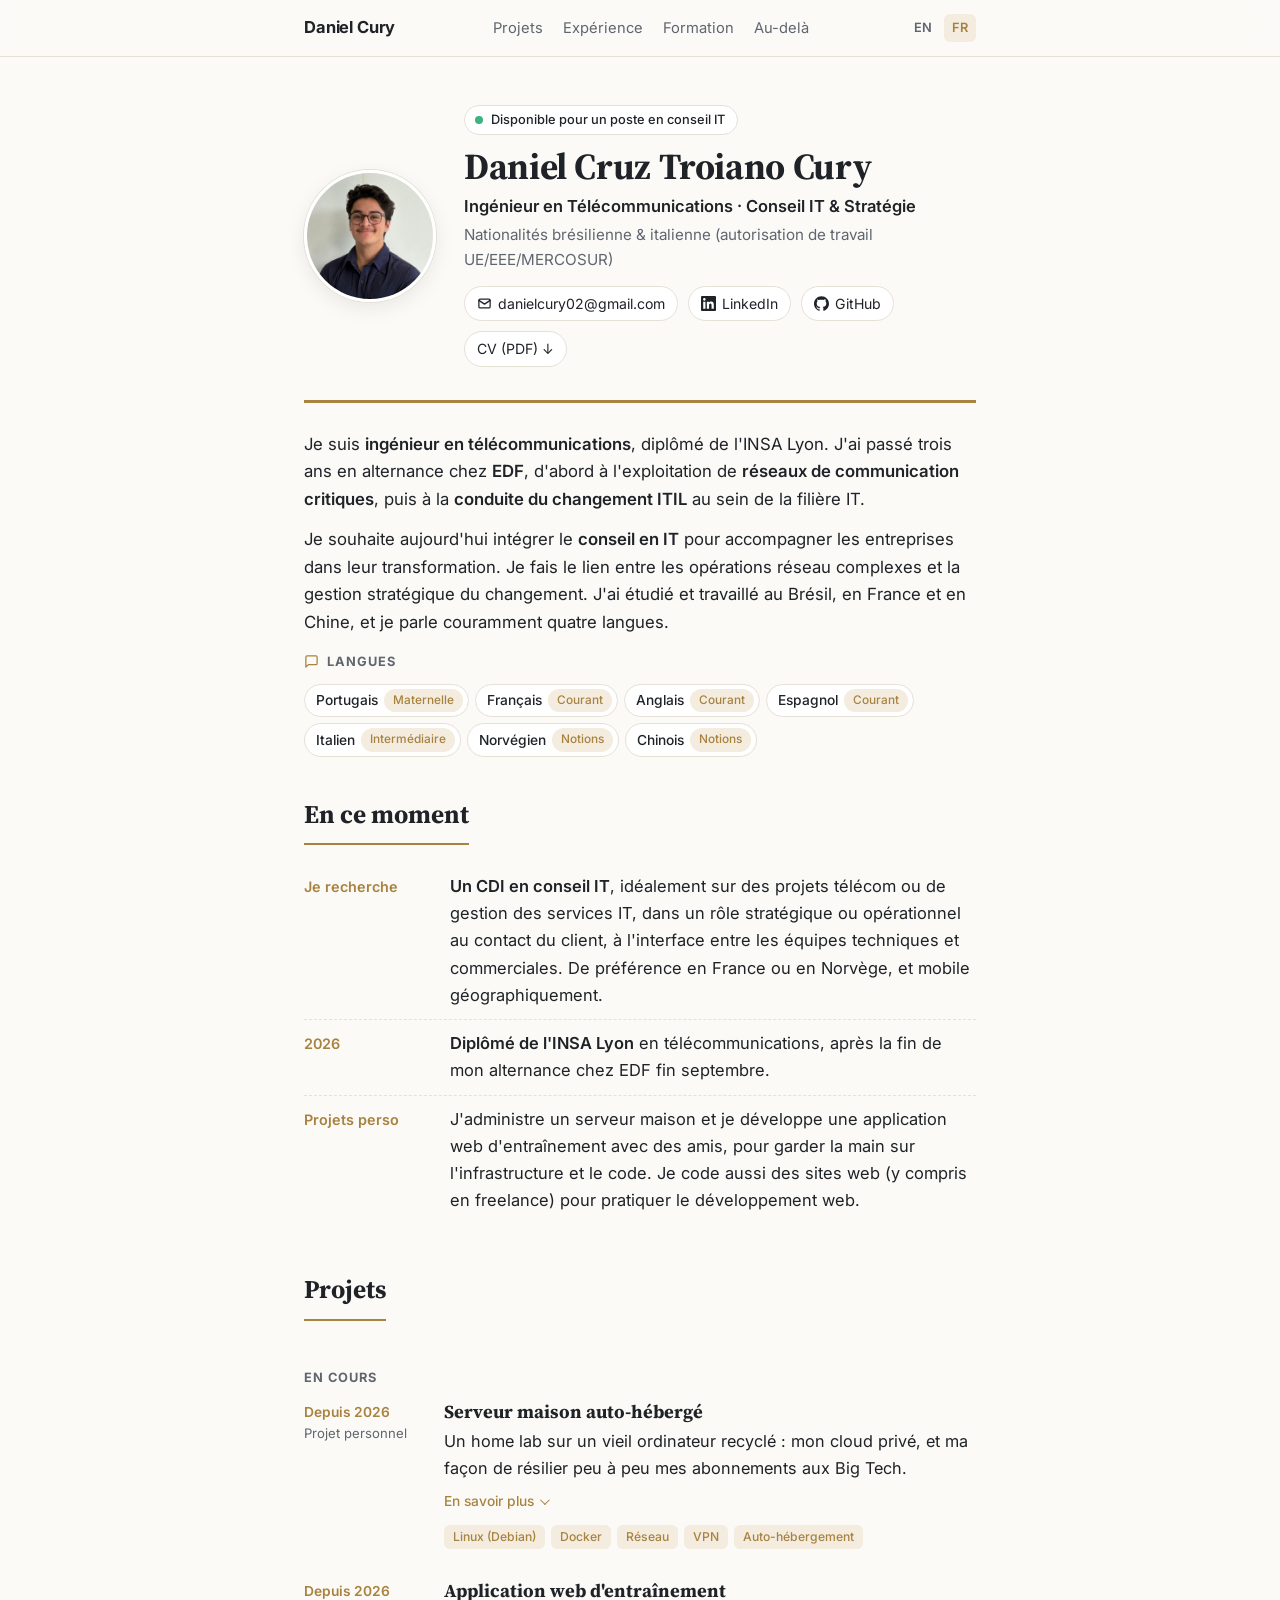
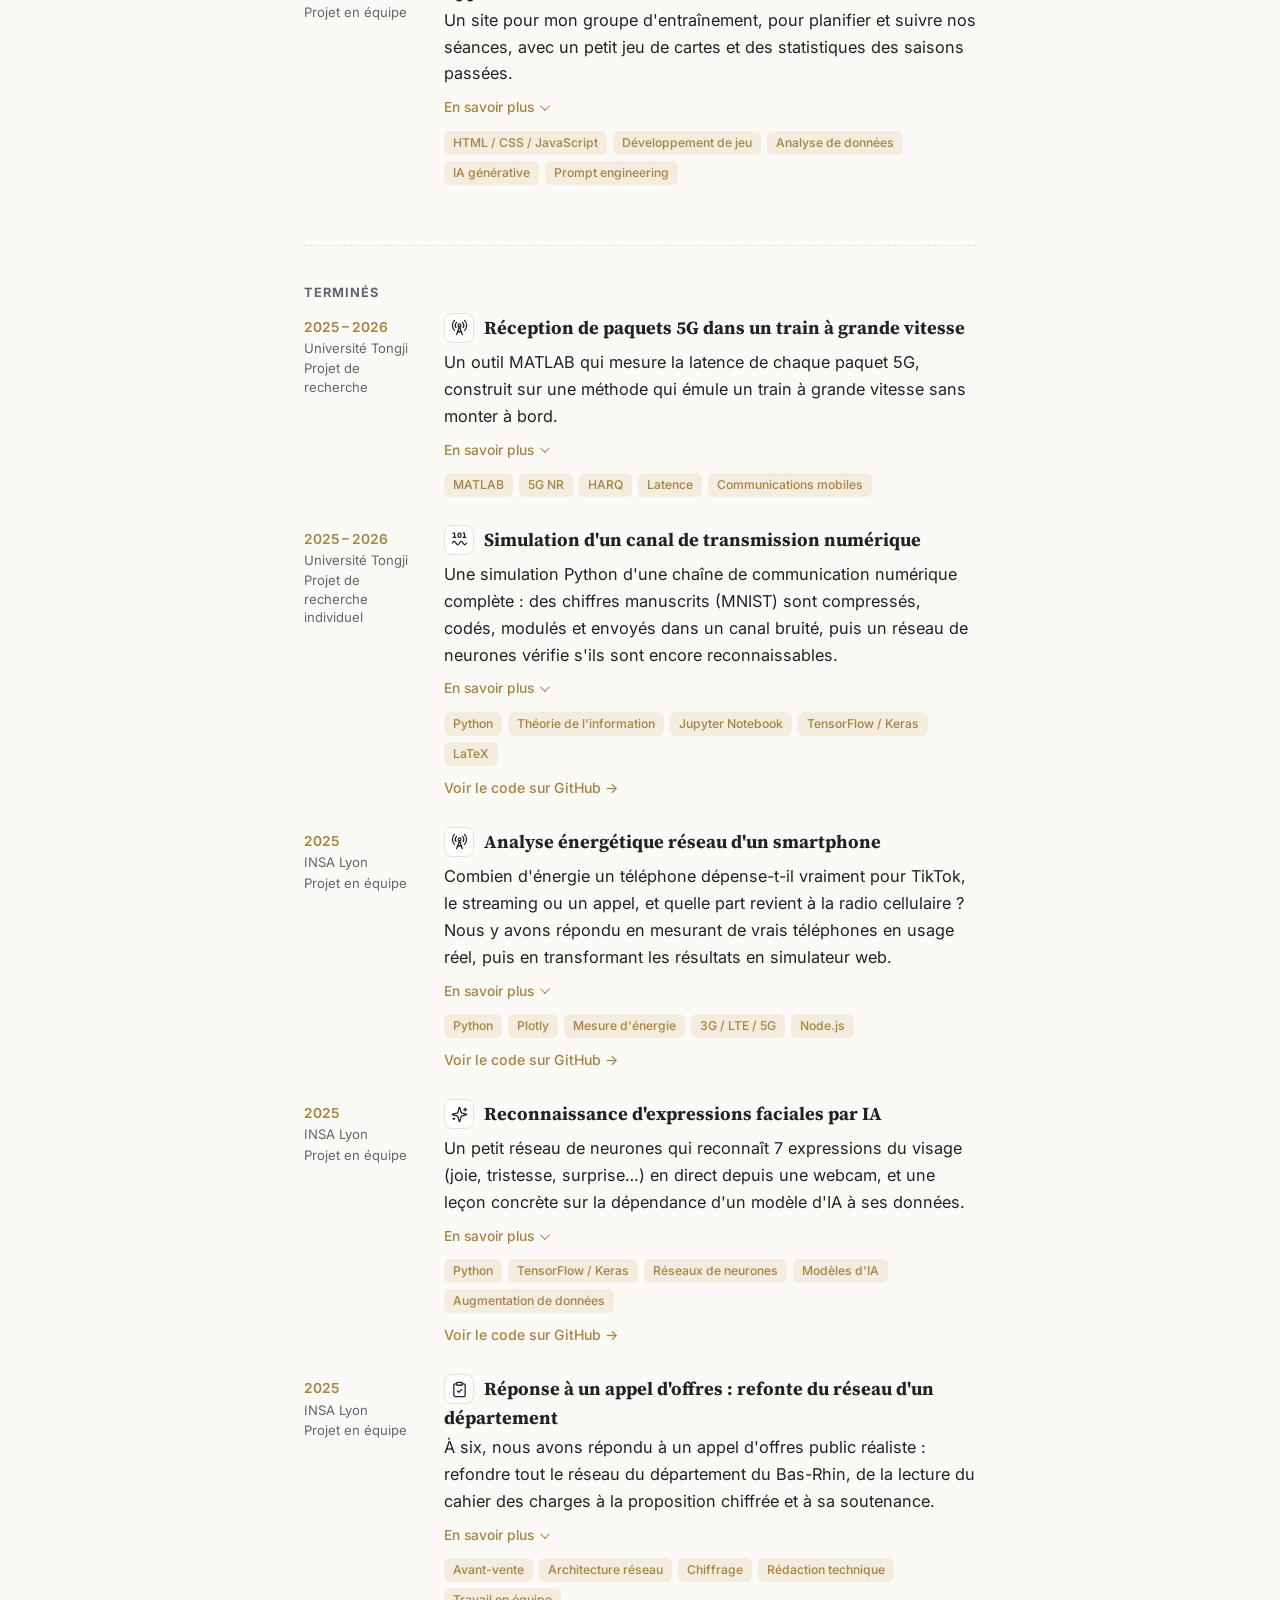
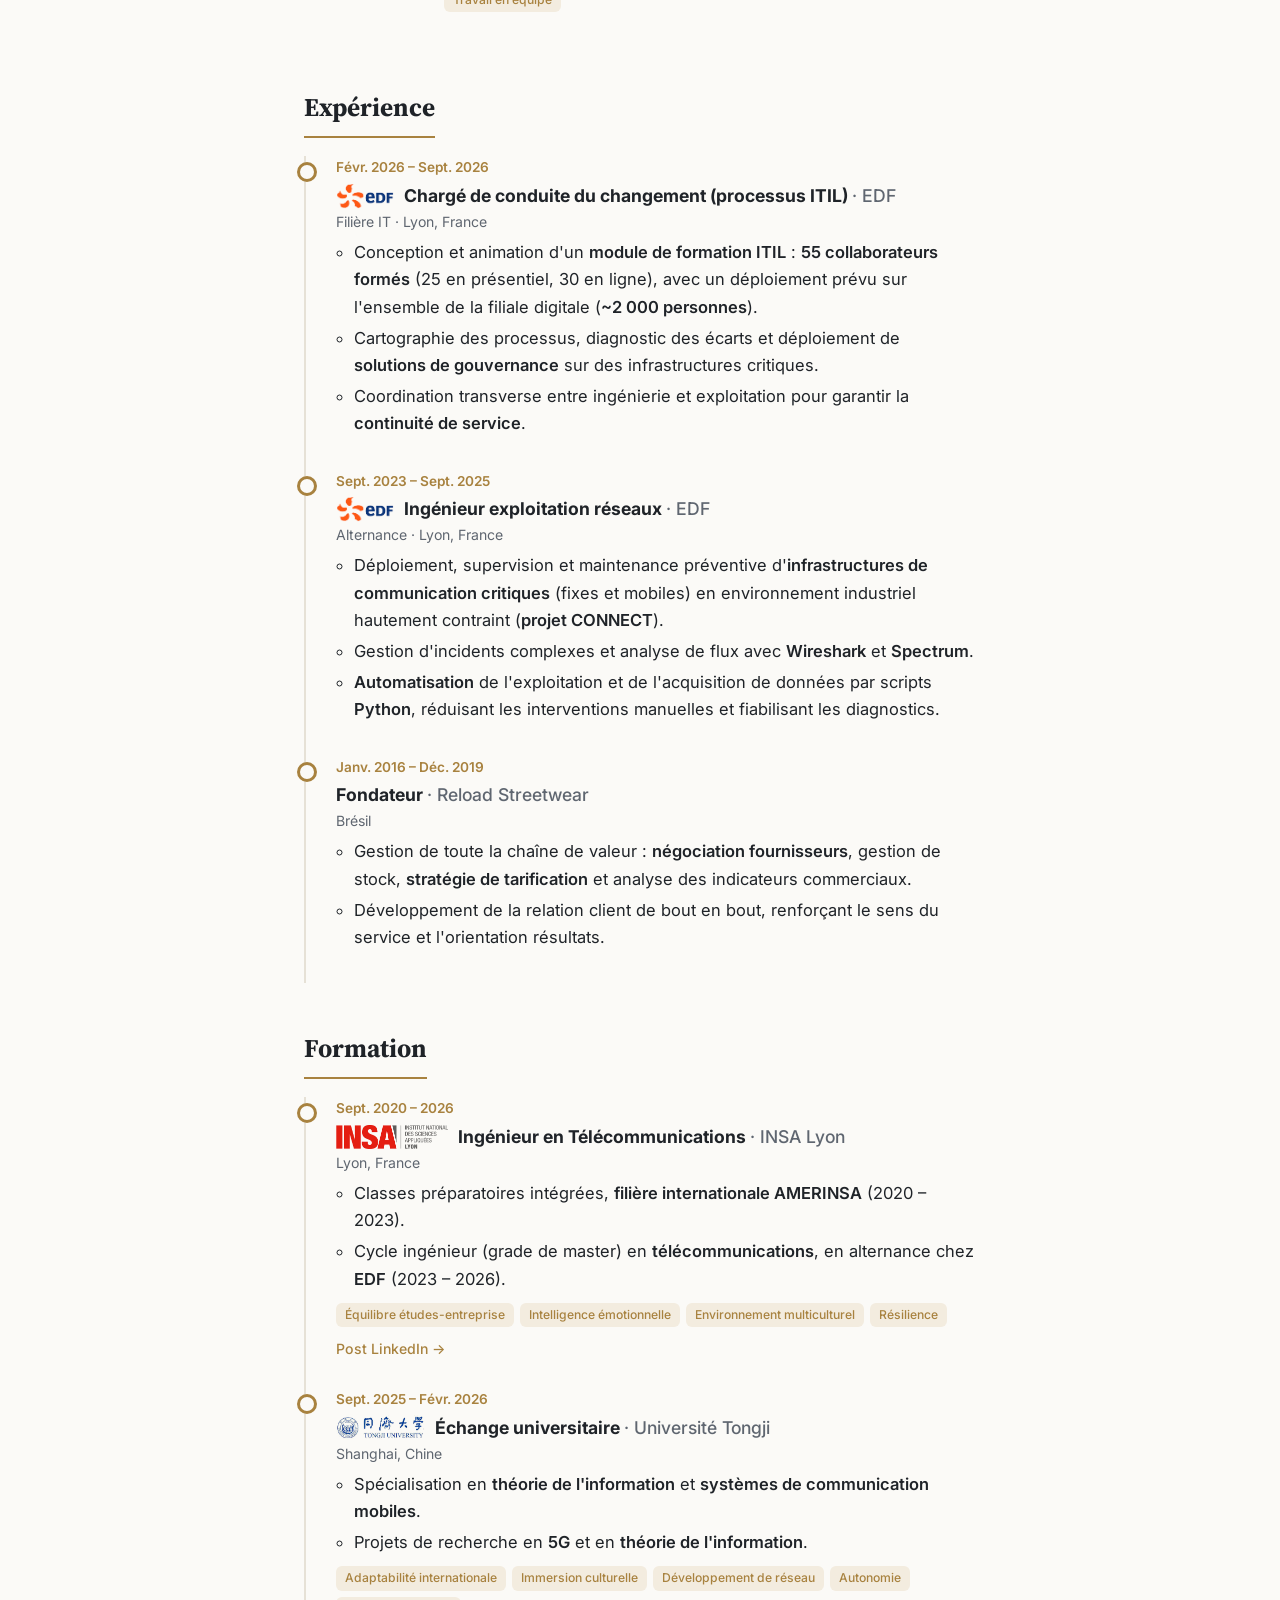
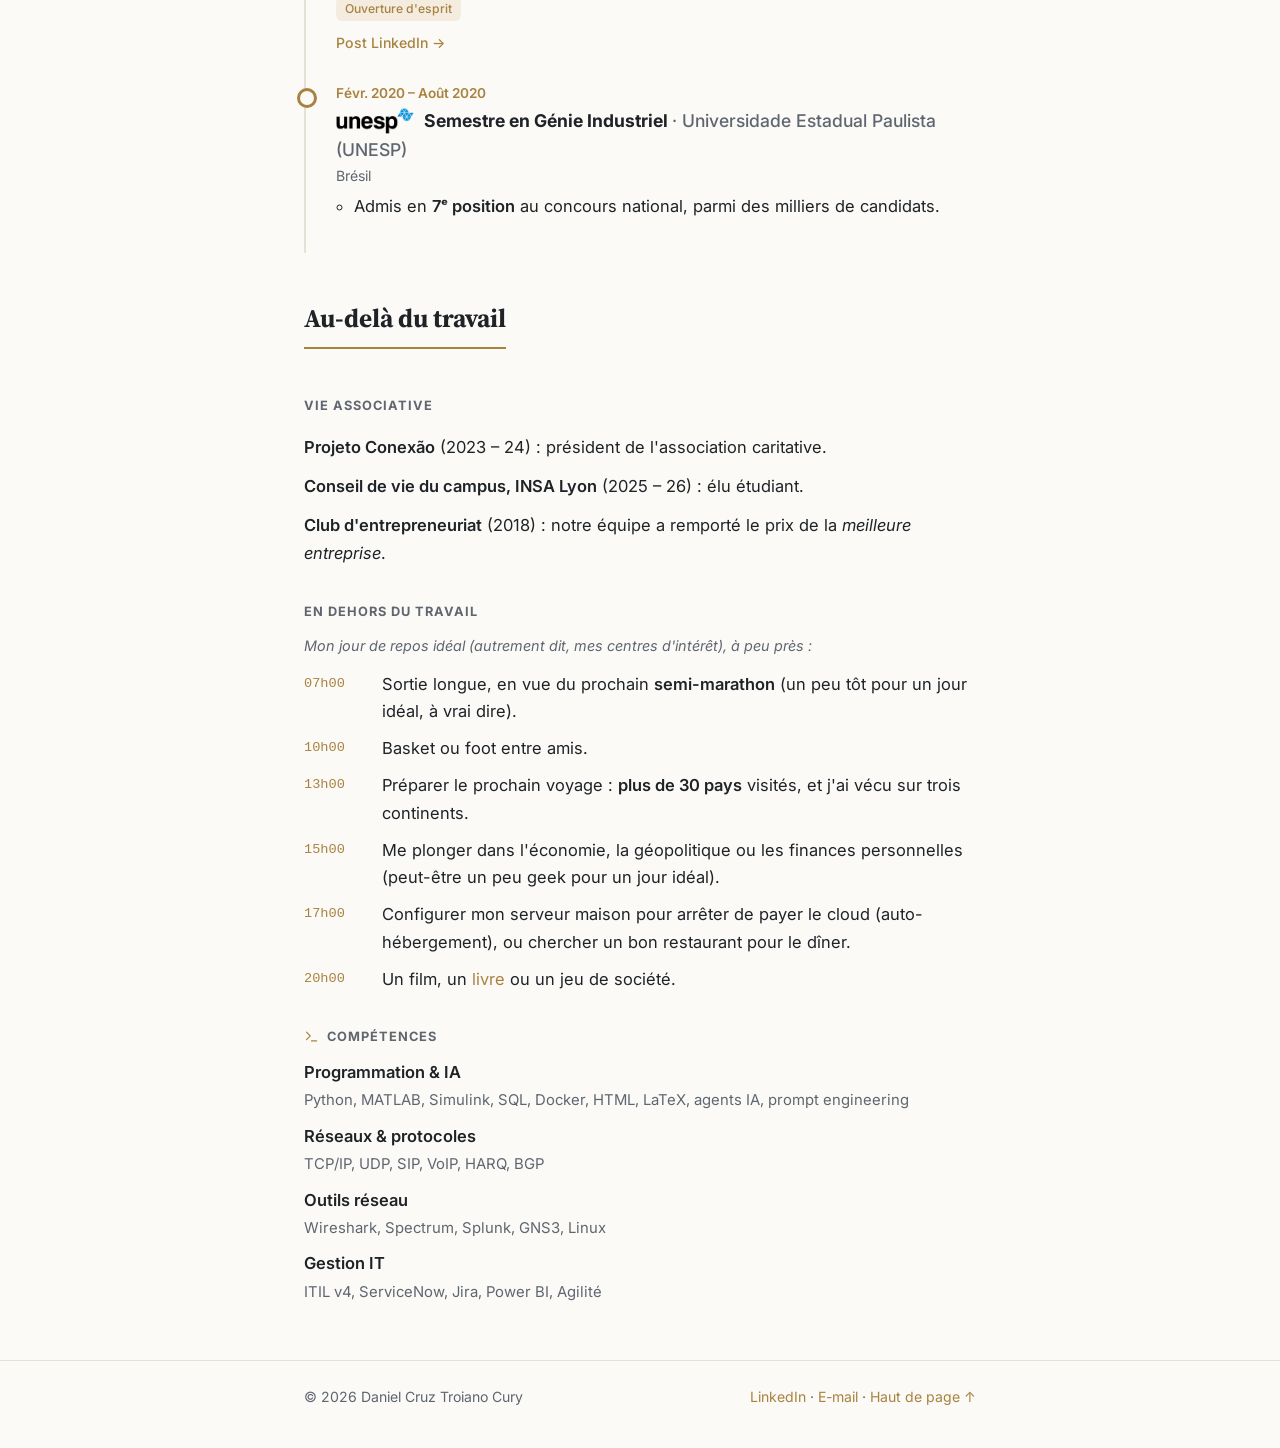
==== commit 04353abc: "erros gramaticais" ====
--- a/fr/index.html
+++ b/fr/index.html
@@ -79,7 +79,7 @@
     <ul class="now">
       <li><span class="when">Je recherche</span><span><strong>Un CDI en conseil IT</strong>, idéalement sur des projets télécom ou de gestion des services IT, dans un rôle stratégique ou opérationnel au contact du client, à l'interface entre les équipes techniques et commerciales. De préférence en France ou en Norvège, et mobile géographiquement.</span></li>
       <li><span class="when">2026</span><span><strong>Diplômé de l'INSA Lyon</strong> en télécommunications, après la fin de mon alternance chez EDF fin septembre.</span></li>
-      <li><span class="when">Projets perso</span><span>J'administre un serveur maison et je développe une application web d'entraînement avec des amis, pour garder la main sur l'infrastructure et le code. Je code aussi différents sites web (y compris en freelance) pour pratiquer le développement web.</span></li>
+      <li><span class="when">Projets perso</span><span>J'administre un serveur maison et je développe une application web d'entraînement avec des amis, pour garder la main sur l'infrastructure et le code. Je code aussi des sites web (y compris en freelance) pour pratiquer le développement web.</span></li>
     </ul>
   </section>
 
@@ -137,7 +137,7 @@
       <details>
         <summary>En savoir plus</summary>
         <p>Réalisé dans le cadre du cours de <strong>Théorie de l'information et applications</strong>. Chaque image devient un flux de bits, compressé par <strong>codage de Huffman</strong> (codage de source), protégé par un <strong>code à répétition</strong> (codage de canal), modulé en <strong>4-QAM</strong> et envoyé dans un canal bruité (<strong>AWGN</strong> ou binaire symétrique) avant d'être décodé et reconstruit.</p>
-        <p>Huffman rapproche le débit de l'entropie de la source, mais un seul bit inversé peut détruire toute une image (propagation catastrophique des erreurs). Un <strong>CNN</strong> (99,2 % de précision sur les images intactes) a mesuré l'impact : à <strong>5 dB de SNR</strong>, il reconnaît <strong>92 %</strong> des chiffres envoyés avec 5 répétitions contre <strong>16 %</strong> sans protection. Le codage à longueur fixe s'est révélé plus robuste : un compromis permanent entre compression et fiabilité.</p>
+        <p>Huffman rapproche le débit de l'entropie de la source, mais un seul bit inversé peut détruire toute une image (propagation catastrophique des erreurs). Un <strong>CNN</strong> (99,2 % de précision sur les images intactes) a mesuré l'impact : à <strong>5 dB de SNR</strong>, il reconnaît <strong>92 %</strong> des chiffres envoyés avec 5 répétitions contre <strong>16 %</strong> sans protection. Le codage à longueur fixe s'est révélé plus robuste : il faut toujours arbitrer entre compression et fiabilité.</p>
         <p>J'y ai appris à <strong>manipuler de grandes bases de données</strong> et à mettre en pratique la <strong>théorie de l'information, la compression de données, le codage de source et de canal, la modulation</strong> et l'effet du bruit sur une transmission.</p>
       </details>
       <ul class="tags"><li>Python</li><li>Théorie de l'information</li><li>Jupyter Notebook</li><li>TensorFlow / Keras</li><li>LaTeX</li></ul>
@@ -145,7 +145,7 @@
     </article>
 
     <article class="card">
-      <div class="label"><span class="pill">2025</span><span>INSA Lyon</span><span>Projet d'équipe</span></div>
+      <div class="label"><span class="pill">2025</span><span>INSA Lyon</span><span>Projet en équipe</span></div>
       <h4><span class="emoji" aria-hidden="true"><svg viewBox="0 0 24 24" fill="none" stroke="currentColor" stroke-width="1.8" stroke-linecap="round" stroke-linejoin="round"><path d="M4.9 16.1C1 12.2 1 5.8 4.9 1.9"/><path d="M7.8 4.7a6.14 6.14 0 0 0-.8 7.5"/><circle cx="12" cy="9" r="2"/><path d="M16.2 4.8c2 2 2.26 5.11.8 7.47"/><path d="M19.1 1.9a9.96 9.96 0 0 1 0 14.1"/><path d="M9.5 18h5"/><path d="m8 22 4-11 4 11"/></svg></span>Analyse énergétique réseau d'un smartphone</h4>
       <p class="summary">Combien d'énergie un téléphone dépense-t-il vraiment pour TikTok, le streaming ou un appel, et quelle part revient à la radio cellulaire ? Nous y avons répondu en mesurant de vrais téléphones en usage réel, puis en transformant les résultats en simulateur web.</p>
       <details>
@@ -159,14 +159,14 @@
     </article>
 
     <article class="card">
-      <div class="label"><span class="pill">2025</span><span>INSA Lyon</span><span>Projet d'équipe</span></div>
+      <div class="label"><span class="pill">2025</span><span>INSA Lyon</span><span>Projet en équipe</span></div>
       <h4><span class="emoji" aria-hidden="true"><svg viewBox="0 0 24 24" fill="none" stroke="currentColor" stroke-width="1.8" stroke-linecap="round" stroke-linejoin="round"><path d="M9.94 15.5A2 2 0 0 0 8.5 14.06l-6.14-1.58a.5.5 0 0 1 0-.96L8.5 9.94A2 2 0 0 0 9.94 8.5l1.58-6.14a.5.5 0 0 1 .96 0l1.58 6.14a2 2 0 0 0 1.44 1.44l6.14 1.58a.5.5 0 0 1 0 .96l-6.14 1.58a2 2 0 0 0-1.44 1.44l-1.58 6.14a.5.5 0 0 1-.96 0z"/><path d="M20 3v4"/><path d="M22 5h-4"/><path d="M4 17v2"/><path d="M5 18H3"/></svg></span>Reconnaissance d'expressions faciales par IA</h4>
       <p class="summary">Un petit réseau de neurones qui reconnaît 7 expressions du visage (joie, tristesse, surprise…) en direct depuis une webcam, et une leçon concrète sur la dépendance d'un modèle d'IA à ses données.</p>
       <details>
         <summary>En savoir plus</summary>
         <p>OpenCV détecte le visage, le recadre en 48×48 en niveaux de gris, puis un <strong>réseau de neurones convolutif construit avec TensorFlow / Keras</strong> donne une probabilité pour chaque expression. Il atteint <strong>56,8 % de précision</strong> (accuracy) sur le jeu de test FER2013 (les humains font environ 65 %) : très bon sur la <em>joie</em>, le <em>neutre</em> et la <em>surprise</em>, bien plus faible sur le <em>dégoût</em> et la <em>peur</em>.</p>
         <p>Une grande partie du travail a porté sur les <strong>données</strong> : la classe <em>dégoût</em> comptait ~400 images d'entraînement contre ~7 000 pour la <em>joie</em>, nous l'avons donc enrichie par augmentation (variations de contraste et de luminosité). Nous nous sommes aussi photographiés en train de faire chaque expression pour tester et enrichir le modèle.</p>
-        <p>Au final, j'ai appris à <strong>créer, entraîner et évaluer des modèles avec TensorFlow</strong>, à les évaluer avec des notions clés de l'IA comme l'<strong>accuracy</strong> et la <strong>matrice de confusion</strong>, et surtout qu'<strong>un modèle ne vaut que par ses données</strong> : des visages différents de ceux de l'entraînement, ou des classes rares, restent mal reconnus quels que soient les réglages du modèle.</p>
+        <p>Au final, j'ai appris à <strong>créer et entraîner des modèles avec TensorFlow</strong>, à les évaluer avec des notions clés de l'IA comme l'<strong>accuracy</strong> et la <strong>matrice de confusion</strong>, et surtout qu'<strong>un modèle ne vaut que par ses données</strong> : des visages différents de ceux de l'entraînement, ou des classes rares, restent mal reconnus quels que soient les réglages du modèle.</p>
       </details>
       <ul class="tags"><li>Python</li><li>TensorFlow / Keras</li><li>Réseaux de neurones</li><li>Modèles d'IA</li><li>Augmentation de données</li></ul>
       <div class="links"><a href="https://github.com/daniel-cury/facial-expression-recognition" target="_blank" rel="noopener">Voir le code sur GitHub →</a></div>
@@ -179,7 +179,7 @@
       <details>
         <summary>En savoir plus</summary>
         <p>Inspiré d'un vrai marché public, le département du Bas-Rhin souhaitait moderniser le réseau qui relie tous ses sites : remplacer l'ancienne <strong>boucle ATM</strong> de son réseau métropolitain, refaire les <strong>LAN</strong> de sa DSIT et de ses sites principaux et annexes, raccorder ses <strong>117 Maisons du Rhin</strong>, et ajouter du <strong>Wi-Fi</strong> et de la <strong>ToIP</strong> sécurisés. Dans le rôle d'un opérateur, avec HPE Aruba comme équipementier, nous avons proposé une <strong>architecture SD-WAN à triple redondance</strong> (lien dédié, tunnel MPLS sur 4G, boucle ERPS en secours), déployée en quatre sous-phases sur environ 15 mois.</p>
-        <p>En tant qu'<strong>ingénieur d'affaires</strong>, j'étais chargé du <strong>chiffrage</strong> : choix des références techniques (commutateurs, routeurs, pare-feux, bornes Wi-Fi, IPBX), dénombrement des équipements par site, coordination avec le fournisseur et construction de la <strong>décomposition des coûts</strong>, pour un total d'environ <strong>1 M€ HT</strong> (équipements, main-d'œuvre, spare, transfert de compétences et maintenance).</p>
+        <p>En tant qu'<strong>ingénieur d'affaires</strong>, j'étais chargé du <strong>chiffrage</strong> : choix des références techniques (commutateurs, routeurs, pare-feux, bornes Wi-Fi, IPBX), dénombrement des équipements par site, coordination avec le fournisseur et construction de la <strong>décomposition des coûts</strong>, pour un total d'environ <strong>1 M€ HT</strong> (équipements, main-d'œuvre, pièces de rechange, transfert de compétences et maintenance).</p>
         <p>J'y ai appris à <strong>lire un cahier des charges technique et en dégager les besoins du client</strong>, à <strong>rédiger des documents techniques</strong> (mémoire technique, dossiers d'architecture et livrables projet), à <strong>travailler en équipe avec des rôles et des échéances clairs</strong>, et à <strong>présenter et défendre une offre</strong> face aux représentants du client.</p>
       </details>
       <ul class="tags"><li>Avant-vente</li><li>Architecture réseau</li><li>Chiffrage</li><li>Rédaction technique</li><li>Travail en équipe</li></ul>
@@ -191,27 +191,27 @@
     <h2>Expérience</h2>
     <ul class="timeline">
       <li>
-        <div class="date">Fév. 2026 – Sep. 2026</div>
-        <h4><img class="logo" src="../assets/logos/edf.png" alt="EDF logo">Chargé de conduite du changement processus <span class="org">· EDF</span></h4>
+        <div class="date">Févr. 2026 – Sept. 2026</div>
+        <h4><img class="logo" src="../assets/logos/edf.png" alt="EDF logo">Chargé de conduite du changement (processus ITIL) <span class="org">· EDF</span></h4>
         <p class="place">Filière IT · Lyon, France</p>
         <ul class="points">
-          <li>Conception et animation d'un <strong>module de formation ITIL</strong> : <strong>55 collaborateurs formés</strong> (25 en présentiel, 30 en ligne), avec un déploiement prévu à l'ensemble de la filiale digitale (<strong>~2 000 personnes</strong>).</li>
+          <li>Conception et animation d'un <strong>module de formation ITIL</strong> : <strong>55 collaborateurs formés</strong> (25 en présentiel, 30 en ligne), avec un déploiement prévu sur l'ensemble de la filiale digitale (<strong>~2 000 personnes</strong>).</li>
           <li>Cartographie des processus, diagnostic des écarts et déploiement de <strong>solutions de gouvernance</strong> sur des infrastructures critiques.</li>
           <li>Coordination transverse entre ingénierie et exploitation pour garantir la <strong>continuité de service</strong>.</li>
         </ul>
       </li>
       <li>
-        <div class="date">Sep. 2023 – Sep. 2025</div>
+        <div class="date">Sept. 2023 – Sept. 2025</div>
         <h4><img class="logo" src="../assets/logos/edf.png" alt="EDF logo">Ingénieur exploitation réseaux <span class="org">· EDF</span></h4>
         <p class="place">Alternance · Lyon, France</p>
         <ul class="points">
           <li>Déploiement, supervision et maintenance préventive d'<strong>infrastructures de communication critiques</strong> (fixes et mobiles) en environnement industriel hautement contraint (<strong>projet CONNECT</strong>).</li>
           <li>Gestion d'incidents complexes et analyse de flux avec <strong>Wireshark</strong> et <strong>Spectrum</strong>.</li>
-          <li><strong>Automatisation</strong> des scripts d'exploitation et d'acquisition de données en <strong>Python</strong>, réduisant les interventions manuelles et fiabilisant les diagnostics.</li>
-        </ul>
-      </li>
-      <li>
-        <div class="date">Jan. 2016 – Déc. 2019</div>
+          <li><strong>Automatisation</strong> de l'exploitation et de l'acquisition de données par scripts <strong>Python</strong>, réduisant les interventions manuelles et fiabilisant les diagnostics.</li>
+        </ul>
+      </li>
+      <li>
+        <div class="date">Janv. 2016 – Déc. 2019</div>
         <h4>Fondateur <span class="org">· Reload Streetwear</span></h4>
         <p class="place">Brésil</p>
         <ul class="points">
@@ -227,7 +227,7 @@
     <h2>Formation</h2>
     <ul class="timeline">
       <li>
-        <div class="date">Sep. 2020 – 2026</div>
+        <div class="date">Sept. 2020 – 2026</div>
         <h4><img class="logo" src="../assets/logos/insa.png" alt="INSA Lyon logo">Ingénieur en Télécommunications <span class="org">· INSA Lyon</span></h4>
         <p class="place">Lyon, France</p>
         <ul class="points">
@@ -238,7 +238,7 @@
         <div class="links"><a href="https://lnkd.in/p/dhd4Z_J3" target="_blank" rel="noopener">Post LinkedIn →</a></div>
       </li>
       <li>
-        <div class="date">Sep. 2025 – Fév. 2026</div>
+        <div class="date">Sept. 2025 – Févr. 2026</div>
         <h4><img class="logo" src="../assets/logos/tongji.png" alt="Tongji University logo">Échange universitaire <span class="org">· Université Tongji</span></h4>
         <p class="place">Shanghai, Chine</p>
         <ul class="points">
@@ -249,7 +249,7 @@
         <div class="links"><a href="https://lnkd.in/p/dzSNV_Au" target="_blank" rel="noopener">Post LinkedIn →</a></div>
       </li>
       <li>
-        <div class="date">Fév. 2020 – Août 2020</div>
+        <div class="date">Févr. 2020 – Août 2020</div>
         <h4><img class="logo" src="../assets/logos/unesp.png" alt="UNESP logo">Semestre en Génie Industriel <span class="org">· Universidade Estadual Paulista (UNESP)</span></h4>
         <p class="place">Brésil</p>
         <ul class="points">
@@ -275,7 +275,7 @@
     <ol class="day">
       <li><time>07h00</time><span>Sortie longue, en vue du prochain <strong>semi-marathon</strong> (un peu tôt pour un jour idéal, à vrai dire).</span></li>
       <li><time>10h00</time><span>Basket ou foot entre amis.</span></li>
-      <li><time>13h00</time><span>Préparer le prochain voyage : <strong>plus de 30 pays</strong> visités, et trois continents où j'ai vécu.</span></li>
+      <li><time>13h00</time><span>Préparer le prochain voyage : <strong>plus de 30 pays</strong> visités, et j'ai vécu sur trois continents.</span></li>
       <li><time>15h00</time><span>Me plonger dans l'économie, la géopolitique ou les finances personnelles (peut-être un peu geek pour un jour idéal).</span></li>
       <li><time>17h00</time><span>Configurer mon serveur maison pour arrêter de payer le cloud (auto-hébergement), ou chercher un bon restaurant pour le dîner.</span></li>
       <li><time>20h00</time><span>Un film, un <a href="https://daniel-cury.github.io/bibliotecury/" target="_blank" rel="noopener">livre</a> ou un jeu de société.</span></li>
